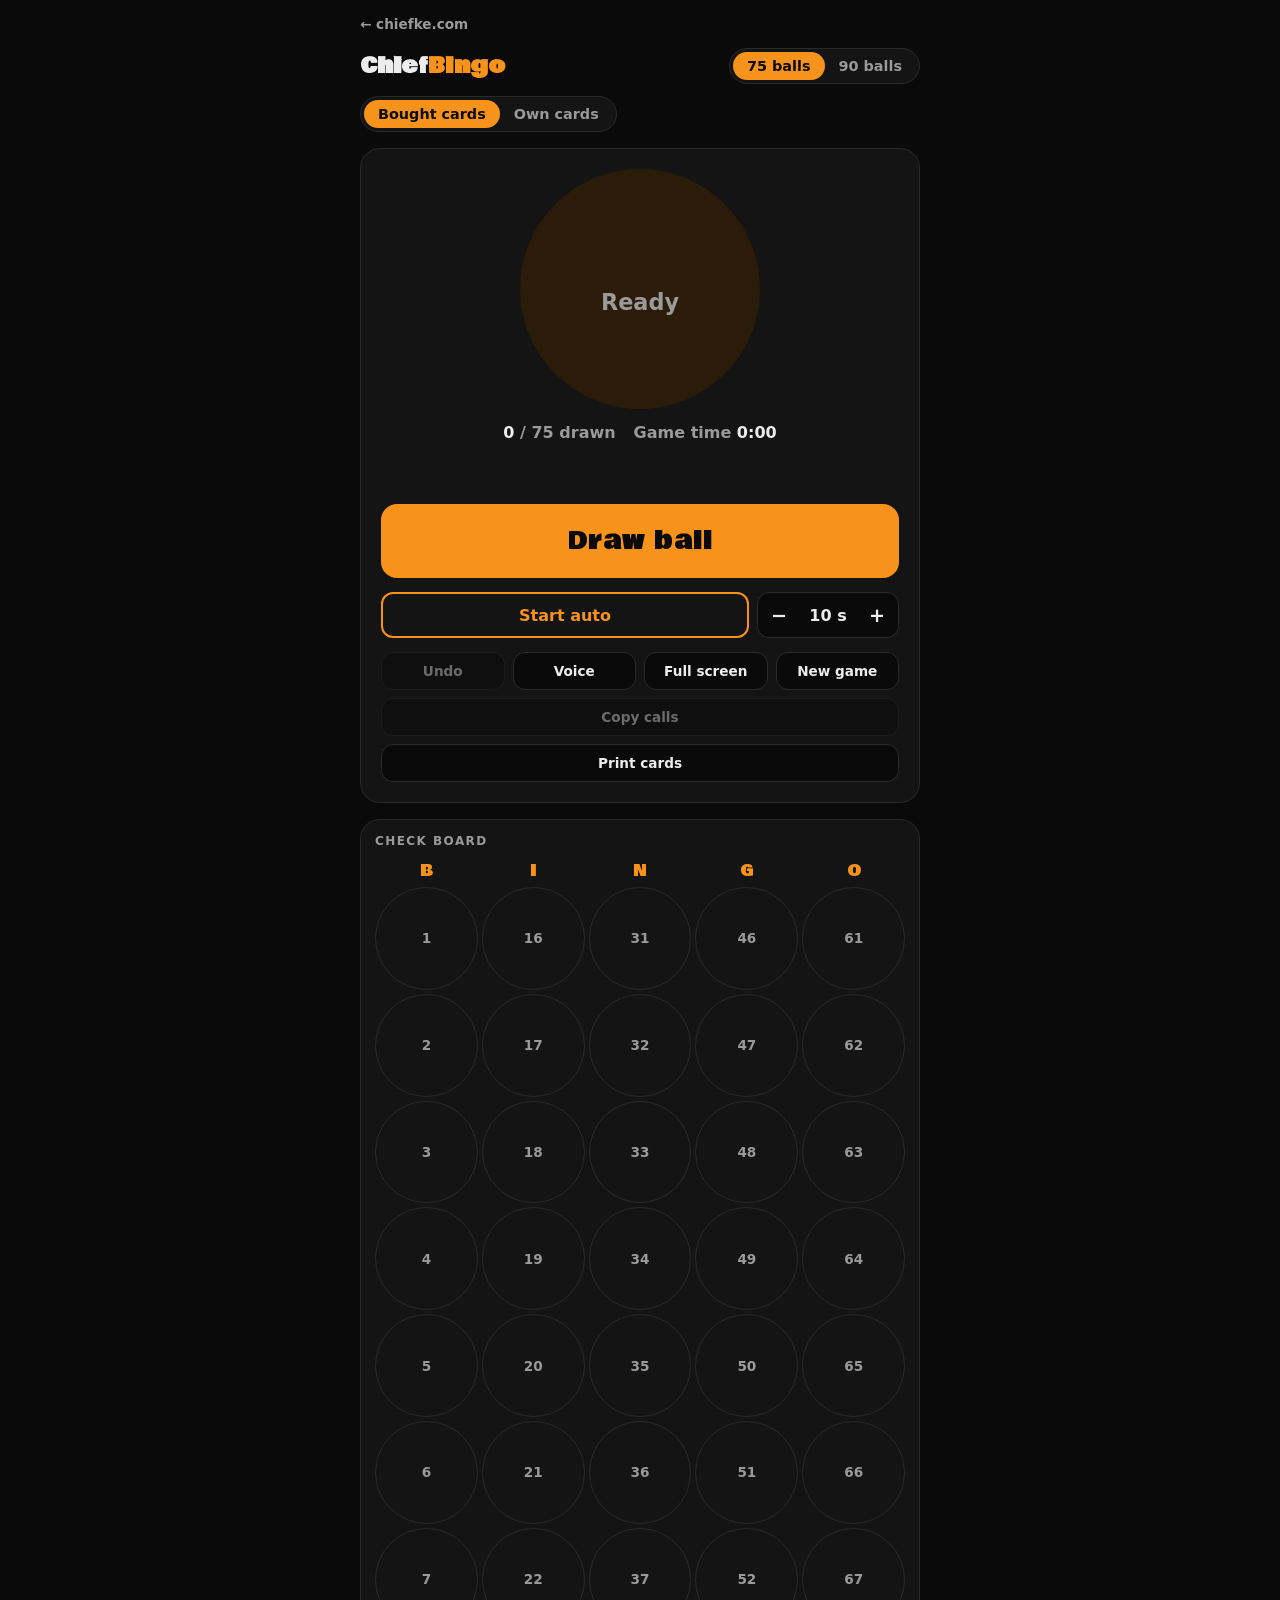
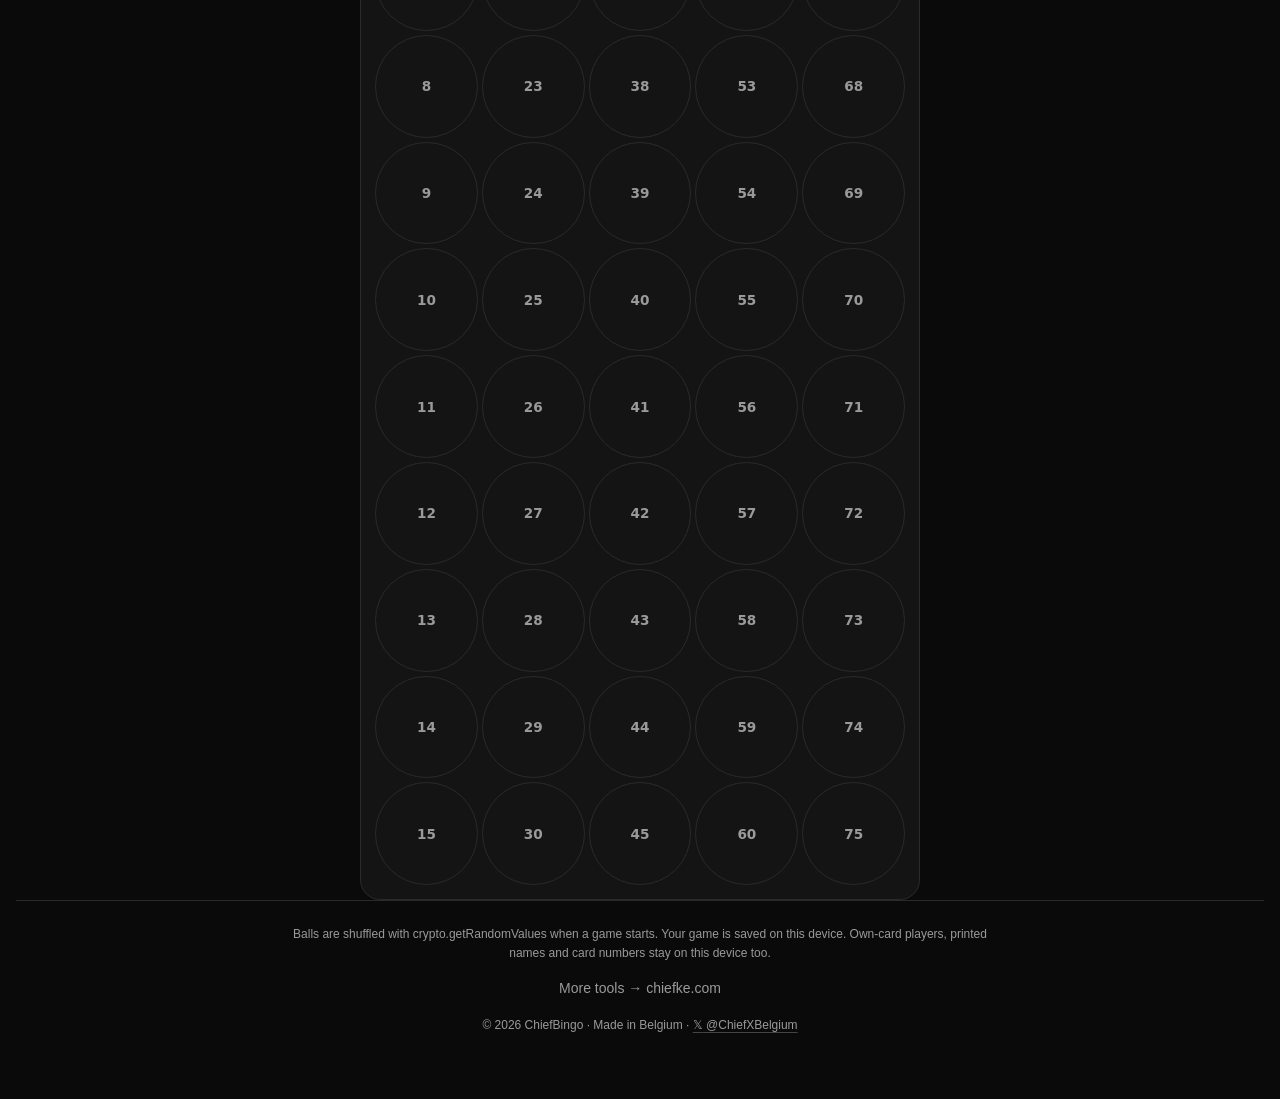
==== bingo/index.html @ a7f24704 "Chief-footer via chief-brand-sync, Ko-fi weg (hub, qotd, bingo, dice)" ====
<!doctype html>
<html lang="en">
<head>
<meta charset="utf-8">
<meta name="viewport" content="width=device-width,initial-scale=1,viewport-fit=cover">
<meta name="theme-color" content="#0a0a0a">
<link rel="icon" href="../assets/icons/bingo/favicon.ico" sizes="16x16 32x32 48x48">
<link rel="icon" type="image/png" sizes="32x32" href="../assets/icons/bingo/favicon-32.png">
<link rel="icon" type="image/png" sizes="192x192" href="../assets/icons/bingo/icon-192.png">
<link rel="apple-touch-icon" href="../assets/icons/bingo/apple-touch-icon.png">
<title>ChiefBingo</title>
<meta name="description" content="ChiefBingo: a bingo ball caller for 75 or 90 balls with auto-draw, game timer, a full-screen caller view, live scoring for Chief Bingo cards, a winner overlay that pauses auto-draw and printable A4 cards.">
<meta property="og:type" content="website">
<meta property="og:url" content="https://chiefke.com/bingo/">
<meta property="og:title" content="ChiefBingo">
<meta property="og:description" content="ChiefBingo: a bingo ball caller for 75 or 90 balls with auto-draw, game timer, a full-screen caller view, live scoring for Chief Bingo cards, a winner overlay that pauses auto-draw and printable A4 cards.">
<meta property="og:site_name" content="chiefke">
<meta property="og:image" content="https://chiefke.com/assets/og/bingo.png">
<meta property="og:image:width" content="1200">
<meta property="og:image:height" content="630">
<meta name="twitter:card" content="summary_large_image">
<meta name="twitter:image" content="https://chiefke.com/assets/og/bingo.png">
<meta name="twitter:site" content="@ChiefXBelgium">
<link rel="stylesheet" href="../assets/brand/chief-tokens.css">
<link rel="stylesheet" href="../assets/brand/chief-footer.css">
<link rel="stylesheet" href="../assets/fonts/fonts.css">
<style>
/* Layout: one column, big ball on top as thumb zone, board below — Chief huisstijl (../assets/brand/chief-tokens.css), dark only.
   Site variables = aliases of --chief-*; --hit-soft has no token (accent tint on black, ≠ --chief-accent-dim). Fonts = site choice. */
:root{
  --bg:var(--chief-bg); --paper:var(--chief-surface); --ink:var(--chief-text); --muted:var(--chief-muted);
  --dauber:var(--chief-accent); --dauber-ink:var(--chief-accent-ink); --line:var(--chief-border); --hit:var(--chief-accent); --hit-soft:#2a1c08;
  --display:"Bowlby One","Arial Black",Impact,sans-serif;
  --body:"Figtree",system-ui,-apple-system,"Segoe UI",sans-serif;
  color-scheme:dark;
}
*{box-sizing:border-box}
html{color-scheme:dark}
body{margin:0}
[hidden]{display:none!important}
body{background:var(--bg);color:var(--ink);font-family:var(--body);font-size:16px;
  padding-left:max(16px,env(safe-area-inset-left,0px));padding-right:max(16px,env(safe-area-inset-right,0px));
  padding-block:calc(16px + env(safe-area-inset-top,0px)) calc(32px + env(safe-area-inset-bottom,0px))}
.wrap{max-width:560px;margin:0 auto;display:flex;flex-direction:column;gap:16px}
.home{align-self:flex-start;color:var(--muted);font-size:.85rem;font-weight:600;text-decoration:none}
.home:hover,.home:focus-visible{color:var(--ink)}
header{display:flex;justify-content:space-between;align-items:center;gap:12px;flex-wrap:wrap}
h1{font-family:var(--display);font-size:1.35rem;margin:0;letter-spacing:.01em}
h1 span{color:var(--hit)}
.seg{display:inline-flex;background:var(--paper);border:1px solid var(--line);border-radius:999px;padding:3px}
.seg button{border:0;background:none;color:var(--muted);font:600 .9rem var(--body);padding:6px 14px;border-radius:999px;cursor:pointer}
.seg button[aria-pressed="true"]{background:var(--hit);color:var(--dauber-ink)}
.stage{background:var(--paper);border:1px solid var(--line);border-radius:20px;padding:20px;display:flex;flex-direction:column;align-items:center;gap:14px}
.ball{width:min(62vw,240px);aspect-ratio:1;max-width:100%;border-radius:50%;background:var(--dauber);color:var(--dauber-ink);
  display:flex;flex-direction:column;align-items:center;justify-content:center;
  box-shadow:inset -14px -18px 0 rgba(0,0,0,.12)}
.ball .letter{font-family:var(--display);font-size:1.6rem;line-height:1;opacity:.85;min-height:1.6rem}
.ball .num{font-family:var(--display);font-size:clamp(4rem,20vw,6.5rem);line-height:1;font-variant-numeric:tabular-nums}
.ball.idle{background:var(--hit-soft);color:var(--muted);box-shadow:none}
.ball.idle .num{font-size:1.4rem;font-family:var(--body);font-weight:800}
.pop{animation:pop .35s ease-out}
@keyframes pop{0%{transform:scale(.7)}70%{transform:scale(1.06)}100%{transform:scale(1)}}
@media (prefers-reduced-motion:reduce){.pop{animation:none}}
.meta{display:flex;gap:18px;color:var(--muted);font-weight:600;font-variant-numeric:tabular-nums;flex-wrap:wrap;justify-content:center}
.meta b{color:var(--ink)}
.bar{width:100%;height:6px;border-radius:999px;background:var(--hit-soft);overflow:hidden}
.bar i{display:block;height:100%;width:0;background:var(--hit);border-radius:inherit}
.barnote{width:100%;text-align:center;font-weight:800;font-size:.8rem;letter-spacing:.08em;color:var(--muted);margin-top:-8px}
.recent{display:flex;gap:6px;min-height:34px;flex-wrap:wrap;justify-content:center}
.recent span{min-width:34px;height:34px;padding:0 6px;border-radius:999px;border:2px solid var(--hit);color:var(--hit);
  display:inline-flex;align-items:center;justify-content:center;font-weight:800;font-variant-numeric:tabular-nums;font-size:.9rem}
.draw{width:100%;border:0;border-radius:16px;background:var(--hit);color:var(--dauber-ink);font:400 1.5rem var(--display);padding:18px;cursor:pointer;letter-spacing:.02em}
.draw:active{transform:translateY(1px)}
.draw:disabled{opacity:.4;cursor:default}
.auto{width:100%;display:flex;gap:8px;align-items:stretch}
.auto .go{flex:1;border:2px solid var(--hit);background:none;color:var(--hit);border-radius:12px;font:800 1rem var(--body);padding:10px;cursor:pointer}
.auto .go[aria-pressed="true"]{background:var(--hit);color:var(--dauber-ink)}
.auto .go:disabled{opacity:.4;cursor:default}
.step{display:flex;align-items:center;border:1px solid var(--line);border-radius:12px;overflow:hidden;background:var(--bg)}
.step button{border:0;background:none;color:var(--ink);font:800 1.2rem var(--body);width:42px;height:100%;min-height:44px;cursor:pointer}
.step output{min-width:56px;text-align:center;font-weight:800;font-variant-numeric:tabular-nums}
.tools{display:grid;grid-template-columns:repeat(4,1fr);gap:8px;width:100%}
.tools button{border:1px solid var(--line);background:var(--bg);color:var(--ink);border-radius:12px;padding:10px 4px;font:600 .85rem var(--body);cursor:pointer}
.tools button[aria-pressed="true"]{border-color:var(--hit);color:var(--hit)}
.tools button:disabled{opacity:.4;cursor:default}
.tools button.copy{grid-column:1/-1}
.tools button.copy.ok{border-color:var(--hit);color:var(--hit)}
button:focus-visible{outline:3px solid var(--hit);outline-offset:2px}
.confirm{width:100%;display:flex;gap:8px;align-items:center;justify-content:space-between;flex-wrap:wrap;background:var(--hit-soft);border-radius:12px;padding:10px 12px}
.confirm p{margin:0;font-weight:600}
.confirm div{display:flex;gap:8px}
.confirm button{border:0;border-radius:10px;padding:8px 14px;font:700 .9rem var(--body);cursor:pointer}
.confirm .yes{background:var(--hit);color:var(--dauber-ink)}
.confirm .no{background:var(--paper);color:var(--ink)}
.board{background:var(--paper);border:1px solid var(--line);border-radius:20px;padding:14px}
.board h2{font-size:.75rem;text-transform:uppercase;letter-spacing:.12em;color:var(--muted);margin:0 0 10px}
.grid{display:grid;gap:4px}
.cell{aspect-ratio:1;border-radius:50%;display:flex;align-items:center;justify-content:center;font-weight:600;
  font-size:clamp(.65rem,2.6vw,.85rem);color:var(--muted);font-variant-numeric:tabular-nums;border:1px solid var(--line)}
.cell.on{background:var(--hit);border-color:var(--hit);color:var(--dauber-ink);font-weight:800}
.cell.last{outline:3px solid var(--ink);outline-offset:1px}
.colhead{font-family:var(--display);text-align:center;color:var(--hit);font-size:1rem}
/* Chief-footer (chief-brand-sync) verborgen zolang de caller-view open is */
body:has(#focus:not([hidden])) .chief-footer{display:none}

/* Caller view: number only */
.focus{position:fixed;inset:0;z-index:50;background:var(--bg);color:var(--hit);
  display:flex;flex-direction:column;align-items:center;justify-content:center;gap:2vh;cursor:pointer;user-select:none;-webkit-user-select:none;
  padding:calc(64px + env(safe-area-inset-top,0px)) max(16px,env(safe-area-inset-right,0px)) calc(48px + env(safe-area-inset-bottom,0px)) max(16px,env(safe-area-inset-left,0px))}
.focus .now{display:flex;flex-direction:column;align-items:center;min-height:0}
.focus .fl{font-family:var(--display);font-size:min(12vmin,8rem);line-height:1;opacity:.75;min-height:1em}
.focus .fn{font-family:var(--display);font-size:min(60vw,46vh);line-height:.9;font-variant-numeric:tabular-nums}
.focus.nohist .fn{font-size:min(66vw,62vh)}
.focus .fn.small{font-family:var(--body);font-weight:800;font-size:min(8vmin,3rem);color:var(--ink)}
.focus .hist{display:grid;grid-template-columns:repeat(5,minmax(0,1fr));gap:min(2vw,12px);width:min(100%,720px)}
.focus .hist span{aspect-ratio:1;border-radius:50%;border:3px solid var(--line);color:var(--ink);background:var(--paper);
  display:flex;align-items:center;justify-content:center;flex-direction:column;line-height:1;
  font:400 min(7vw,5vh,3rem) var(--display);font-variant-numeric:tabular-nums}
.focus .hist span small{font-size:.45em;color:var(--hit);margin-bottom:.15em}
.focus .hist span:first-child{border-color:var(--hit)}
.focus .hlabel{color:var(--muted);font:800 .8rem var(--body);letter-spacing:.14em;text-transform:uppercase}
.focus .hside{display:flex;flex-direction:column;align-items:center;gap:8px;width:100%}
@media (orientation:landscape){
  .focus{flex-direction:row;gap:4vw}
  .focus .fn{font-size:min(40vw,62vh)}
  .focus .hside{width:min(42vw,560px)}
  .focus .hist span{font-size:min(4vw,9vh,3rem)}
}
.focus .fx,.focus .fh{position:absolute;top:calc(12px + env(safe-area-inset-top,0px));height:44px;border-radius:999px;border:1px solid var(--line);
  background:var(--paper);color:var(--ink);font:800 .95rem var(--body);cursor:pointer}
.focus .fx{right:calc(12px + env(safe-area-inset-right,0px));width:44px;font-size:1.2rem}
.focus .fh{left:calc(12px + env(safe-area-inset-left,0px));padding:0 16px}
.focus .fs{position:absolute;bottom:calc(18px + env(safe-area-inset-bottom,0px));left:0;right:0;text-align:center;font-weight:800;letter-spacing:.14em;text-transform:uppercase;font-size:.85rem;color:var(--muted)}
.focus .fb{position:absolute;left:0;right:0;bottom:0;height:5px;background:var(--line)}
.focus .fb i{display:block;height:100%;width:0;background:var(--hit)}
/* Own cards: players panel, live scoring, toasts */
.players{background:var(--paper);border:1px solid var(--line);border-radius:20px;padding:14px;display:flex;flex-direction:column;gap:12px}
.players h2,.players h3{font-size:.75rem;text-transform:uppercase;letter-spacing:.12em;color:var(--muted);margin:0}
.players h3{margin-top:4px}
.pnote{margin:0;color:var(--muted);font-size:.9rem}
.pnote:empty,.perr:empty{display:none}
.pform{display:grid;grid-template-columns:minmax(0,1fr) 8.5em;gap:8px}
.pform label{display:flex;flex-direction:column;gap:4px;font:600 .72rem var(--body);color:var(--muted);text-transform:uppercase;letter-spacing:.08em}
.pform .wide{grid-column:1/-1}
.pform input{background:var(--bg);color:var(--ink);border:1px solid var(--line);border-radius:10px;padding:10px;font:600 1rem var(--body);min-width:0;width:100%;text-transform:none;letter-spacing:0}
.pform input:focus-visible{outline:3px solid var(--hit);outline-offset:1px}
.pform button{grid-column:1/-1;border:0;border-radius:12px;background:var(--hit);color:var(--dauber-ink);font:800 1rem var(--body);padding:12px;cursor:pointer}
.perr{margin:0;color:#ff8a65;font-weight:600;font-size:.9rem}
.tw{overflow-x:auto}
table.t{width:100%;border-collapse:collapse;font-variant-numeric:tabular-nums;font-size:.88rem}
table.t th{text-align:left;color:var(--muted);font-weight:600;font-size:.7rem;text-transform:uppercase;letter-spacing:.06em;padding:6px 4px;border-bottom:1px solid var(--line)}
table.t td{padding:7px 4px;border-bottom:1px solid var(--line);vertical-align:top}
table.t .n{text-align:right;white-space:nowrap}
table.t tr.lead td{color:var(--hit);font-weight:800}
table.t .dim{color:var(--muted)}
table.t small{color:var(--muted);font-weight:600}
.bonus{color:var(--hit);font-weight:800}
details.pl{border:1px solid var(--line);border-radius:14px;background:var(--bg)}
details.pl+details.pl{margin-top:8px}
details.pl summary{list-style:none;display:flex;align-items:center;gap:10px;padding:10px 12px;cursor:pointer}
details.pl summary::-webkit-details-marker{display:none}
details.pl summary::before{content:"▸";color:var(--muted)}
details.pl[open] summary::before{content:"▾"}
details.pl summary .nm{font-weight:800;flex:1;min-width:0;overflow:hidden;text-overflow:ellipsis;white-space:nowrap}
details.pl summary .pts{color:var(--hit);font-weight:800;font-variant-numeric:tabular-nums;white-space:nowrap}
details.pl summary .rm{border:1px solid var(--line);background:none;color:var(--muted);border-radius:999px;padding:4px 10px;font:600 .8rem var(--body);cursor:pointer;white-space:nowrap}
details.pl summary .rm.armed{border-color:#ff8a65;color:#ff8a65}
.minis{display:grid;grid-template-columns:repeat(auto-fill,minmax(128px,1fr));gap:10px;padding:0 12px 12px}
.mini{display:flex;flex-direction:column;gap:4px}
.mini .mg{display:grid;grid-template-columns:repeat(5,1fr);gap:2px}
.mini .mg span{aspect-ratio:1;display:flex;align-items:center;justify-content:center;border-radius:4px;font:700 .72rem var(--body);background:var(--paper);color:var(--muted);font-variant-numeric:tabular-nums}
.mini .mg .h{aspect-ratio:auto;background:none;color:var(--hit);font:400 .8rem var(--display)}
.mini .mg .on{background:var(--hit);color:var(--dauber-ink)}
/* Bonus marker (CB.bonus): small "×N" top-right (≈22 % of the cell) + double inner border, no fill.
   Same design on print sheets, mini cards and the winner overlay; the drawn/winning styles stay visible underneath. */
.bx{position:relative}
.bx::before{content:"";position:absolute;inset:var(--bxi,3px);border:var(--bxw,4px) double var(--bxc,var(--chief-accent));border-radius:inherit;pointer-events:none}
.bx::after{content:"×" attr(data-x);position:absolute;top:var(--bxt,4px);right:var(--bxr,5px);font:400 var(--bxf,.6rem)/1 var(--display);
  color:var(--bxc,var(--chief-accent));letter-spacing:0;pointer-events:none}
.mini .mg .bx{--bxi:1px;--bxw:3px;--bxt:4px;--bxr:4px;--bxf:6px;padding-top:7px;font-size:.62rem}
.mini .mg .bx.on{--bxc:var(--chief-accent-ink)}
.wg .bx{--bxi:calc(var(--gw) * .008);--bxw:max(3px,calc(var(--gw) * .011));--bxt:calc(var(--gw) * .026);--bxr:calc(var(--gw) * .03);
  --bxf:calc(var(--gw) * .04);padding-top:calc(var(--gw) * .05)}
.wg .bx.wc{--bxc:var(--chief-accent-ink)}
.pc .pg span.bx{--bxi:.8mm;--bxw:.95mm;--bxt:2.3mm;--bxr:2.4mm;--bxf:3.8mm;--bxc:var(--bxk);padding-top:3mm}
.th-ink{--bxk:#1a1a1a}
.th-chief{--bxk:var(--chief-accent)}
.mini .cap{display:flex;justify-content:space-between;gap:6px;font-size:.75rem;color:var(--muted);font-variant-numeric:tabular-nums}
.mini .cap b{color:var(--hit)}
.pw{width:100%;display:flex;align-items:center;justify-content:space-between;gap:12px;border:1px solid var(--line);background:var(--bg);color:var(--ink);
  border-radius:12px;padding:10px 14px;font:600 .9rem var(--body);cursor:pointer;text-align:left}
.pw b{border-radius:999px;padding:3px 12px;font-weight:800;background:var(--line);color:var(--muted)}
.pw[aria-pressed="true"] b{background:var(--hit);color:var(--dauber-ink)}
/* Winner overlay: above the caller view (iPad full screen is the main target), one panel per (player, card, pattern) */
html.wopen,html.wopen body{overflow:hidden}
.win{position:fixed;inset:0;z-index:70;background:var(--chief-bg);color:var(--ink);overflow-x:hidden;overflow-y:auto;overscroll-behavior:contain;-webkit-overflow-scrolling:touch;
  cursor:pointer;user-select:none;-webkit-user-select:none;display:flex;flex-direction:column;align-items:center;gap:2.2vh;
  padding:calc(18px + env(safe-area-inset-top,0px)) max(16px,env(safe-area-inset-right,0px)) calc(20px + env(safe-area-inset-bottom,0px)) max(16px,env(safe-area-inset-left,0px));
  --gw:min(86vw,44vh)}
.win .wt{font-family:var(--display);color:var(--hit);font-size:min(9vmin,4.5rem);line-height:1;letter-spacing:.04em}
.win .wps{display:flex;flex-direction:column;align-items:center;gap:4vh;width:100%;margin:auto 0}
.win .wcnt{margin-top:-1vh;color:var(--ink);font:800 min(3.4vmin,1.4rem) var(--body);letter-spacing:.06em}
.win .wcnt:empty{display:none}
.win .whint{margin:0;color:var(--muted);font:800 .85rem var(--body);letter-spacing:.14em;text-transform:uppercase}
.wp{width:var(--gw);max-width:100%;display:flex;flex-direction:column;align-items:center;gap:1.1vh;text-align:center;min-width:0}
.wp .wn{font-family:var(--display);line-height:1.02;color:var(--ink);overflow-wrap:anywhere;max-width:100%;
  font-size:clamp(calc(var(--gw) * .14),calc(var(--gw) * 1.1 / var(--nc,6)),11vmin)}
.wp .wpat{font:800 calc(var(--gw) * .095) var(--body);color:var(--hit);line-height:1.1}
.wp .wmeta{display:flex;flex-wrap:wrap;justify-content:center;align-items:center;gap:.35em .7em;font:800 calc(var(--gw) * .066) var(--body);font-variant-numeric:tabular-nums}
.wp .wbon{background:var(--hit);color:var(--dauber-ink);border-radius:999px;padding:.12em .6em}
.wp .wball{color:var(--muted)}
.wg{display:grid;grid-template-columns:repeat(5,minmax(0,1fr));gap:calc(var(--gw) * .014);width:100%}
.wg span{aspect-ratio:1;border-radius:calc(var(--gw) * .02);display:flex;align-items:center;justify-content:center;border:2px solid var(--line);
  background:var(--paper);color:var(--muted);font:400 calc(var(--gw) * .085) var(--display);font-variant-numeric:tabular-nums}
.wg .h{aspect-ratio:auto;border:0;background:none;color:var(--hit);padding-bottom:.1em}
.wg .on{background:var(--hit-soft);border-color:var(--hit);color:var(--hit)}
.wg .wc{background:var(--chief-accent);border-color:var(--chief-accent);color:var(--chief-accent-ink)}
.wg .free{font:800 calc(var(--gw) * .045) var(--body);letter-spacing:.04em}
.wp .wid{font:700 calc(var(--gw) * .05) var(--body);color:var(--muted);font-variant-numeric:tabular-nums;letter-spacing:.04em}
@media (orientation:landscape){
  .win{--gw:min(86vw,44vh)}
  .win .wps{flex-direction:row;flex-wrap:wrap;justify-content:center;align-items:flex-start;gap:3vh 4vw}
  .win.multi{--gw:min(42vw,40vh)}
}
.toasts{position:fixed;left:0;right:0;bottom:calc(16px + env(safe-area-inset-bottom,0px));z-index:60;display:flex;flex-direction:column;align-items:center;gap:8px;pointer-events:none;padding:0 16px}
.toast{background:var(--hit);color:var(--dauber-ink);font-weight:800;border-radius:999px;padding:10px 18px;box-shadow:0 6px 24px rgba(0,0,0,.5);max-width:100%;text-align:center;animation:pop .35s ease-out}
@media (prefers-reduced-motion:reduce){.toast{animation:none}}
/* Print cards: setup + A4 print view — 2×2 cards + points legend per sheet, sizes in mm, mirrors the toolbox PDF (chief-bingo generate) */
.tools button.wide{grid-column:1/-1}
html.prv,html.prv body{overflow:hidden}
.prset{position:fixed;inset:0;z-index:80;background:rgba(0,0,0,.75);overflow-y:auto;overflow-x:hidden;overscroll-behavior:contain;-webkit-overflow-scrolling:touch;
  padding:calc(16px + env(safe-area-inset-top,0px)) max(16px,env(safe-area-inset-right,0px)) calc(16px + env(safe-area-inset-bottom,0px)) max(16px,env(safe-area-inset-left,0px))}
.prbox{max-width:480px;margin:0 auto;background:var(--paper);border:1px solid var(--line);border-radius:20px;padding:16px;display:flex;flex-direction:column;gap:12px}
.prbox h2{margin:0;font:400 1.25rem var(--display)}
.prbox label{display:flex;flex-direction:column;gap:4px;font:600 .72rem var(--body);color:var(--muted);text-transform:uppercase;letter-spacing:.08em}
.prbox label small{text-transform:none;letter-spacing:0;font-weight:400;font-size:.8rem}
.prbox input,.prbox textarea{background:var(--bg);color:var(--ink);border:1px solid var(--line);border-radius:10px;padding:10px;font:600 1rem var(--body);width:100%;min-width:0;resize:vertical}
.prbox input:focus-visible,.prbox textarea:focus-visible{outline:3px solid var(--hit);outline-offset:1px}
.prrow{display:grid;grid-template-columns:9em minmax(0,1fr);gap:8px}
.prbox .seg{align-self:flex-start}
.prbtn{display:flex;gap:8px;justify-content:flex-end;flex-wrap:wrap}
.prbtn button,.prbar button{border:1px solid var(--line);border-radius:12px;padding:11px 16px;font:800 .95rem var(--body);cursor:pointer;background:var(--bg);color:var(--ink)}
.prbtn .yes,.prbar .yes{background:var(--hit);color:var(--dauber-ink);border-color:var(--hit)}
.prbtn button:disabled{opacity:.5;cursor:default}
.prview{position:fixed;inset:0;z-index:80;background:#262626;overflow-y:auto;overflow-x:hidden;overscroll-behavior:contain;-webkit-overflow-scrolling:touch}
.prbar{position:sticky;top:0;z-index:1;background:var(--bg);border-bottom:1px solid var(--line);display:flex;flex-wrap:wrap;gap:8px;align-items:center;
  padding:calc(10px + env(safe-area-inset-top,0px)) max(16px,env(safe-area-inset-right,0px)) 10px max(16px,env(safe-area-inset-left,0px))}
.prbar .prinfo{flex:1 1 100%;margin:0;color:var(--muted);font-weight:600;font-size:.9rem}
.prbar .prinfo b{color:var(--ink)}
.prbar .confirm,.prbar .pnote{flex:1 1 100%}
.sheets{display:flex;flex-direction:column;align-items:center;gap:16px;padding:16px 16px calc(28px + env(safe-area-inset-bottom,0px))}
.sheet{zoom:var(--z,1);flex:none;width:210mm;height:293mm;padding:8mm;box-sizing:border-box;background:#fff;color:var(--text);
  display:grid;grid-template-columns:minmax(0,1fr) minmax(0,1fr);grid-template-rows:115.5mm 115.5mm 38mm;gap:4mm;overflow:hidden;
  font-family:"Archivo Black","Arial Black",Impact,sans-serif;font-weight:400;box-shadow:0 2px 14px rgba(0,0,0,.55);
  -webkit-print-color-adjust:exact;print-color-adjust:exact}
.th-ink{--tbg:#fff;--tfg:#1a1a1a;--hbg:#fff;--hfg:#1a1a1a;--cell:#fff;--cfg:#1a1a1a;--grid:#8c8c8c;--b:#1a1a1a;--fbg:#fff;--ffg:var(--chief-accent);
  --acc:var(--chief-accent);--mut:#d9d9d9;--text:#1a1a1a;--sub:#6b6b6b;--hl:.35mm solid #1a1a1a}
.th-chief{--tbg:#1a1a1a;--tfg:var(--chief-accent);--hbg:#1a1a1a;--hfg:#fff;--cell:#fff;--cfg:#1a1a1a;--grid:#a6a6a6;--b:#1a1a1a;--fbg:var(--chief-accent);--ffg:#1a1a1a;
  --acc:var(--chief-accent);--mut:#d9d9d9;--text:#1a1a1a;--sub:#6b6b6b;--hl:0 solid transparent}
.th-chief .ph span:nth-child(2),.th-chief .ph span:nth-child(4){background:#4d4d4d}
.th-chief .ph span:nth-child(3){background:var(--chief-accent);color:#1a1a1a}
.pc{border:.6mm solid var(--b);border-radius:2.5mm;overflow:hidden;display:flex;flex-direction:column;background:var(--cell);min-width:0;min-height:0}
.pc .pt{flex:none;height:9mm;background:var(--tbg);color:var(--tfg);border-bottom:var(--hl);display:flex;align-items:center;justify-content:center;
  font-size:5mm;line-height:1;white-space:nowrap;overflow:hidden;padding:0 2.5mm;letter-spacing:.02em}
.pc .ph{flex:none;height:10mm;display:grid;grid-template-columns:repeat(5,minmax(0,1fr));border-bottom:var(--hl)}
.pc .ph span{display:flex;align-items:center;justify-content:center;font-size:6.7mm;line-height:1;background:var(--hbg);color:var(--hfg)}
.pc .pg{flex:1;min-height:0;display:grid;grid-template-columns:repeat(5,minmax(0,1fr));grid-template-rows:repeat(5,minmax(0,1fr))}
.pc .pg span{display:flex;align-items:center;justify-content:center;font-size:8.5mm;line-height:1;color:var(--cfg);font-variant-numeric:tabular-nums;
  border-bottom:.3mm solid var(--grid);border-left:.3mm solid var(--grid)}
.pc .pg span:nth-child(5n+1){border-left:0}
.pc .pg span.fr{background:var(--fbg);color:var(--ffg)}
.pc .pg span.fr svg{width:10mm;height:10mm;fill:currentColor}
.pc .pf{flex:none;height:6.5mm;display:flex;align-items:center;justify-content:space-between;gap:2mm;padding:0 2.5mm;min-width:0}
.pc .pid{font:500 2.3mm "JetBrains Mono",ui-monospace,Menlo,monospace;color:var(--sub);white-space:nowrap;flex:none}
.pc .pnm{font-size:3.5mm;line-height:1.1;color:var(--text);white-space:nowrap;overflow:hidden;min-width:0}
.pc .pnl{display:flex;align-items:flex-end;gap:1.5mm;font:700 2.6mm var(--body);color:var(--text)}
.pc .pnl i{display:block;width:24mm;height:2.4mm;border-bottom:.25mm solid var(--grid)}
.leg{grid-column:1/-1;border-top:.4mm solid var(--b);display:flex;flex-direction:column;padding-top:2mm;min-height:0;overflow:hidden}
.leg h4{margin:0;font-size:3.5mm;line-height:1;font-weight:400;color:var(--text);letter-spacing:.06em}
.lg{display:grid;grid-template-columns:repeat(var(--np,8),minmax(0,1fr));gap:1mm;margin-top:1.6mm}
.lg>div{display:flex;flex-direction:column;align-items:center;gap:1mm;min-width:0}
.lg .ic{display:grid;grid-template-columns:repeat(5,2.1mm);grid-auto-rows:2.1mm;gap:.4mm}
.lg .ic i{background:var(--mut)}
.lg .ic i.a{background:var(--acc)}
.lg .ll{font:700 2.8mm/1.15 var(--body);text-align:center;color:var(--text)}
.lg .lp{font-size:4.6mm;line-height:1;color:var(--acc)}
.lb{margin-top:auto;display:flex;flex-direction:column;align-items:stretch;gap:.8mm}
.lb b{font-weight:400;font-size:3.6mm;line-height:1;color:var(--text);text-align:center;white-space:nowrap;overflow:hidden}
.lb small{align-self:flex-end;font:500 2.1mm "JetBrains Mono",ui-monospace,Menlo,monospace;color:var(--sub);white-space:nowrap}
@page{size:A4 portrait;margin:8mm}
@media print{
  html.prv,html.prv body{overflow:visible!important;height:auto!important;background:#fff!important;color:#000!important;color-scheme:light}
  html.prv body{padding:0!important;margin:0!important}
  html.prv body>*:not(#prView){display:none!important}
  html.prv #prView{position:static!important;inset:auto;overflow:visible!important;background:#fff!important}
  html.prv .prbar{display:none!important}
  html.prv .sheets{display:block!important;padding:0!important}
  html.prv .sheet{zoom:1!important;width:194mm;height:277mm;padding:0;box-shadow:none!important;margin:0!important;break-after:page;page-break-after:always;break-inside:avoid}
  html.prv .sheet:last-child{break-after:auto;page-break-after:auto}
}
</style>
</head>
<body>
<div class="wrap">
  <a class="home" href="/">← chiefke.com</a>
  <header>
    <h1>Chief<span>Bingo</span></h1>
    <div class="seg" role="group" aria-label="Game type">
      <button id="m75" type="button">75 balls</button>
      <button id="m90" type="button">90 balls</button>
    </div>
    <div class="seg" role="group" aria-label="Cards">
      <button id="cBought" type="button">Bought cards</button>
      <button id="cOwn" type="button">Own cards</button>
    </div>
  </header>

  <section class="stage">
    <div id="ball" class="ball idle" aria-live="assertive"><span class="letter" id="letter"></span><span class="num" id="num">Ready</span></div>
    <div class="meta"><span id="count"><b>0</b> / 75 drawn</span><span>Game time <b id="clock">0:00</b></span></div>
    <div class="bar" id="bar" hidden><i id="barFill"></i></div>
    <div class="barnote" id="barNote" hidden>waiting for announcement</div>
    <div class="recent" id="recent" aria-label="Previous balls"></div>
    <button class="draw" id="draw" type="button">Draw ball</button>
    <div class="auto">
      <button class="go" id="auto" type="button" aria-pressed="false">Start auto</button>
      <div class="step" role="group" aria-label="Seconds between balls">
        <button id="iMinus" type="button" aria-label="Shorter">−</button>
        <output id="iVal">10 s</output>
        <button id="iPlus" type="button" aria-label="Longer">+</button>
      </div>
    </div>
    <button class="pw" id="pauseWin" type="button" aria-pressed="true" hidden><span>Pause on win</span><b id="pwState">On</b></button>
    <div class="tools">
      <button id="undo" type="button">Undo</button>
      <button id="voice" type="button" aria-pressed="false">Voice</button>
      <button id="full" type="button">Full screen</button>
      <button id="reset" type="button">New game</button>
      <button class="copy" id="copy" type="button" title="Copy drawn balls in draw order">Copy calls</button>
      <button class="wide" id="print" type="button" title="Make new Chief Bingo cards: A4, 4 per page">Print cards</button>
    </div>
    <div class="confirm" id="confirm" hidden>
      <p id="confirmText">Start a new game?</p>
      <div><button class="no" id="cNo" type="button">Cancel</button><button class="yes" id="cYes" type="button">Yes, restart</button></div>
    </div>
  </section>

  <section class="board">
    <h2>Check board</h2>
    <div class="grid" id="grid"></div>
  </section>

  <section class="players" id="players" hidden>
    <h2>Players</h2>
    <p class="pnote" id="pNote"></p>
    <form class="pform" id="pForm" autocomplete="off" novalidate>
      <label>Name<input id="pName" maxlength="30" autocomplete="off"></label>
      <label>Set<input id="pSet" maxlength="8" autocapitalize="characters" spellcheck="false" placeholder="YYYYMMDD / W…"></label>
      <label class="wide">Cards<input id="pCards" autocapitalize="characters" placeholder="9-12 · 9,10,11,12 · CB-20261107-0009..0012"></label>
      <button type="submit" id="pAdd">Add player</button>
    </form>
    <p class="pnote" id="pSetNote"></p>
    <p class="perr" id="pErr" role="alert"></p>
    <div id="pBody" hidden>
      <h3>Scoreboard</h3>
      <div class="tw" id="pScore"></div>
      <h3>Patterns</h3>
      <div class="tw" id="pPat"></div>
      <h3>Cards</h3>
      <div id="pList"></div>
    </div>
  </section>
</div>
<!-- CHIEF-FOOTER:START -->
<!-- GENERATED by chief_brand_sync_engine.py — bron chief-assets brand/footer/chief-footer.html sha256:43a71205cc93 cfg:3298cecd — NIET MET DE HAND BEWERKEN -->
<footer class="chief-footer">
  <div class="cf-inner">
    <p class="cf-line">Balls are shuffled with crypto.getRandomValues when a game starts. Your game is saved on this device. Own-card players, printed names and card numbers stay on this device too.</p>
    <nav class="cf-links" aria-label="Footer"><a href="https://chiefke.com" rel="noopener">More tools → chiefke.com</a></nav>
    <p class="cf-meta"><span class="cf-grp">© 2026 ChiefBingo</span><span class="cf-sep" aria-hidden="true"> · </span><span class="cf-grp">Made in Belgium · <a href="https://x.com/ChiefXBelgium" target="_blank" rel="noopener" aria-label="@ChiefXBelgium on X"><span aria-hidden="true">𝕏</span> @ChiefXBelgium</a></span></p>
  </div>
</footer>
<!-- CHIEF-FOOTER:END -->
<div class="toasts" id="toasts" aria-live="polite"></div>
<div class="win" id="win" hidden role="dialog" aria-modal="true" aria-label="Winner">
  <span class="wt">BINGO!</span>
  <span class="wcnt" id="wCount"></span>
  <div class="wps" id="wPanels"></div>
  <p class="whint">Tap anywhere to close</p>
</div>

<div class="focus" id="focus" hidden role="dialog" aria-label="Caller view">
  <button class="fx" id="fClose" type="button" aria-label="Close full screen">✕</button>
  <button class="fh" id="fHist" type="button">Last 10</button>
  <div class="now"><span class="fl" id="fLetter"></span><span class="fn" id="fNum"></span></div>
  <div class="hside" id="fSide"><span class="hlabel" id="fLabel">Previous</span><div class="hist" id="fList"></div></div>
  <span class="fs" id="fStatus"></span>
  <div class="fb" id="fBar" hidden><i id="fBarFill"></i></div>
</div>

<div class="prset" id="prSetup" hidden role="dialog" aria-modal="true" aria-labelledby="prH">
  <form class="prbox" id="prForm" autocomplete="off" novalidate>
    <h2 id="prH">Print cards</h2>
    <p class="pnote">A4, 4 cards per page. Every print makes a new card set, so the cards can be scored in Own cards.</p>
    <label>Names <small>one page per name · optional · one per line</small><textarea id="prNames" rows="4" maxlength="2000" spellcheck="false"></textarea></label>
    <div class="prrow">
      <label>Unnamed pages<input id="prAnon" type="number" inputmode="numeric" min="0" max="30" step="1" value="1"></label>
      <label>Title<input id="prTitle" maxlength="40" value="CHIEF'S BINGO"></label>
    </div>
    <div class="seg" role="group" aria-label="Theme">
      <button id="prInk" type="button" aria-pressed="true">Ink saver</button>
      <button id="prChief" type="button" aria-pressed="false">Chief</button>
    </div>
    <p class="perr" id="prErr" role="alert"></p>
    <div class="prbtn"><button type="button" id="prCancel">Cancel</button><button type="submit" class="yes" id="prMake">Create cards</button></div>
  </form>
</div>
<div class="prview" id="prView" hidden role="dialog" aria-modal="true" aria-label="Print view">
  <div class="prbar">
    <p class="prinfo" id="prInfo"></p>
    <button class="yes" id="prPrint" type="button">Print / Save PDF</button>
    <button id="prAdd" type="button">Add to Own cards</button>
    <button id="prClose" type="button">Close</button>
    <div class="confirm" id="prAsk" hidden>
      <p id="prAskText"></p>
      <div><button class="no" id="prAskNo" type="button">Cancel</button><button class="yes" id="prAskYes" type="button">Skip them, add the rest</button></div>
    </div>
    <p class="pnote" id="prMsg" role="status"></p>
  </div>
  <div class="sheets" id="prSheets"></div>
</div>

<script>
(()=>{
const KEY="chief-bingo-v1";
const STEPS=[3,5,8,10,15,20,30,45,60];
let S={mode:75,order:[],idx:0,voice:false,interval:10,startedAt:null,endedAt:null,hist:10,pauseWin:true,winOpen:null};
const HIST=[10,5,0];
let pendingMode=null, auto=false, wasAuto=false, due=0, timer=null, raf=0, annWait=false, annT=null, winPause=false;

function rnd(n){const a=new Uint32Array(1);const lim=Math.floor(0x100000000/n)*n;let x;do{crypto.getRandomValues(a);x=a[0]}while(x>=lim);return x%n}
function shuffle(n){const arr=Array.from({length:n},(_,i)=>i+1);for(let i=n-1;i>0;i--){const j=rnd(i+1);[arr[i],arr[j]]=[arr[j],arr[i]]}return arr}
function letter(n){return S.mode===75?"BINGO"[Math.floor((n-1)/15)]:""}
function save(){try{localStorage.setItem(KEY,JSON.stringify(S))}catch(e){}}
function load(){try{const s=JSON.parse(localStorage.getItem(KEY));if(s&&Array.isArray(s.order)&&s.order.length===s.mode)S=Object.assign(S,s)}catch(e){}
  if(!STEPS.includes(S.interval))S.interval=10;if(!HIST.includes(S.hist))S.hist=10;
  if(typeof S.pauseWin!=="boolean")S.pauseWin=true;if(!Number.isInteger(S.winOpen)||S.winOpen<1||S.winOpen>S.idx)S.winOpen=null}
const $=id=>document.getElementById(id);
const drawn=()=>S.order.slice(0,S.idx);
const done=()=>S.idx>=S.mode;

function newGame(mode){stopAuto();sqClear();S.mode=mode;S.order=shuffle(mode);S.idx=0;S.winOpen=null;S.startedAt=null;S.endedAt=null;save();buildGrid();render(false)}

function buildGrid(){
  const g=$("grid");g.innerHTML="";
  const add=n=>{const d=document.createElement("div");d.className="cell";d.id="c"+n;d.textContent=n;g.appendChild(d)};
  if(S.mode===75){
    g.style.gridTemplateColumns="repeat(5,1fr)";
    for(const L of "BINGO"){const h=document.createElement("div");h.className="colhead";h.textContent=L;g.appendChild(h)}
    for(let r=0;r<15;r++)for(let c=0;c<5;c++)add(c*15+r+1);
  }else{g.style.gridTemplateColumns="repeat(10,1fr)";for(let n=1;n<=90;n++)add(n)}
}

function fmt(ms){const t=Math.max(0,Math.floor(ms/1000)),h=Math.floor(t/3600),m=Math.floor(t%3600/60),s=t%60;
  return h?`${h}:${String(m).padStart(2,"0")}:${String(s).padStart(2,"0")}`:`${m}:${String(s).padStart(2,"0")}`}
function tickClock(){$("clock").textContent=S.startedAt?fmt((S.endedAt||Date.now())-S.startedAt):"0:00"}

function bump(el){el.classList.remove("pop");void el.offsetWidth;el.classList.add("pop")}

function render(anim){
  $("m75").setAttribute("aria-pressed",S.mode===75);$("m90").setAttribute("aria-pressed",S.mode===90);
  $("voice").setAttribute("aria-pressed",!!S.voice);
  $("iVal").textContent=S.interval+" s";
  $("iMinus").disabled=S.interval===STEPS[0];$("iPlus").disabled=S.interval===STEPS[STEPS.length-1];
  const d=drawn(),set=new Set(d);
  document.querySelectorAll(".cell").forEach(c=>{const n=+c.textContent;c.classList.toggle("on",set.has(n));c.classList.remove("last")});
  const last=d[d.length-1],b=$("ball");
  if(last){b.classList.remove("idle");$("num").textContent=last;$("letter").textContent=letter(last);$("c"+last).classList.add("last")}
  else{b.classList.add("idle");$("num").textContent="Ready";$("letter").textContent=""}
  $("fNum").textContent=last||"Tap to draw";$("fNum").classList.toggle("small",!last);$("fLetter").textContent=last?letter(last):"";
  if(anim){bump(b);if(!$("focus").hidden)bump($("fNum"))}
  $("count").innerHTML=`<b>${d.length}</b> / ${S.mode} drawn`;
  const prev=d.slice(0,-1).reverse().slice(0,S.hist);
  $("fList").innerHTML=prev.map(n=>`<span>${letter(n)?`<small>${letter(n)}</small>`:""}${n}</span>`).join("");
  $("fSide").hidden=!S.hist||!prev.length;
  $("focus").classList.toggle("nohist",$("fSide").hidden);
  $("fHist").textContent=S.hist?`Last ${S.hist}`:"History off";
  $("recent").innerHTML=d.slice(0,-1).slice(-5).reverse().map(n=>`<span>${letter(n)}${n}</span>`).join("");
  $("draw").disabled=done();$("draw").textContent=done()?"All balls drawn":"Draw ball";
  $("undo").disabled=S.idx===0;
  $("copy").disabled=S.idx===0;if(S.idx===0)copyDone();
  $("auto").disabled=done();
  $("auto").setAttribute("aria-pressed",auto);
  $("auto").textContent=auto?"Pause auto":(S.idx&&!done()?"Resume auto":"Start auto");
  $("bar").hidden=!auto;$("fBar").hidden=!auto;
  $("fStatus").textContent=done()?"All balls drawn":(!auto&&wasAuto&&S.idx?"Paused · tap to resume":"");
  showWait();
  renderPlayers();
  tickClock();
}

/* Speech queue: one utterance at a time, strictly in order (ball call, then that ball's win announcements).
   speechSynthesis.cancel() only via sqClear(): New game, Undo, voice off, pagehide — never between draws.
   Every utterance stays referenced in SQ.live until onend/onerror (iOS Safari drops onend of GC'd utterances).
   Watchdog: no onend after max(4 s, 120 ms/char) → next item; paused → resume(). */
const SQ={q:[],cur:null,live:new Set(),wd:0,rs:0};
const hasTTS=()=>"speechSynthesis" in window;
function enqueue(text,win,lang){
  if(!S.voice||!hasTTS())return;
  SQ.q.push({text,win,lang});
  if(!SQ.cur)sqNext();
}
function sqNext(){
  clearTimeout(SQ.wd);clearInterval(SQ.rs);SQ.cur=null;
  const it=SQ.q.shift();
  if(!it){sqIdle();return}
  SQ.cur=it;
  const next=()=>{if(SQ.cur===it)sqNext()};
  SQ.wd=setTimeout(next,Math.max(4000,120*it.text.length));
  try{
    const u=new SpeechSynthesisUtterance(it.text);
    u.lang=it.lang;u.rate=.95;
    const base=it.lang.slice(0,2).toLowerCase(),vs=speechSynthesis.getVoices();
    const v=vs.find(v=>v.lang===it.lang)||vs.find(v=>v.lang.slice(0,2).toLowerCase()===base);
    if(v)u.voice=v;
    const fin=()=>{SQ.live.delete(u);next()};
    u.onend=fin;u.onerror=fin;
    SQ.live.add(u);
    speechSynthesis.speak(u);
    SQ.rs=setInterval(()=>{try{if(speechSynthesis.paused)speechSynthesis.resume()}catch(e){}},500);
  }catch(e){clearTimeout(SQ.wd);setTimeout(next,0)}
}
function sqClear(){
  SQ.q=[];SQ.cur=null;clearTimeout(SQ.wd);clearInterval(SQ.rs);
  if(hasTTS())try{speechSynthesis.cancel()}catch(e){}
  SQ.live.clear();sqIdle();
}
const sqWinPending=()=>!!(SQ.cur&&SQ.cur.win)||SQ.q.some(x=>x.win);
/* queue empty: an auto-draw that waited for a win announcement goes 1 s later */
function sqIdle(){
  if(!annWait||annT)return;
  annT=setTimeout(()=>{annT=null;annWait=false;showWait();if(auto)drawOne()},1000);
}
function speak(n){enqueue((letter(n)?letter(n)+" ":"")+n,false,navigator.language||"en")}

function drawOne(){
  if(done())return;
  if(!S.startedAt)S.startedAt=Date.now();
  S.idx++;
  if(done()){S.endedAt=Date.now();stopAuto()}
  annWait=false;clearTimeout(annT);annT=null;winPause=false;
  save();speak(S.order[S.idx-1]);render(true);keepAwake();
  if(navigator.vibrate)try{navigator.vibrate(30)}catch(e){}
  if(auto){if(winPause)stopAuto();else schedule()}
  winPause=false;
}

function schedule(){clearTimeout(timer);due=Date.now()+S.interval*1000;timer=setTimeout(autoTick,S.interval*1000);loop()}
/* auto-draw never talks over a winner: wait until the speech queue is empty, then +1 s (sqIdle) */
function autoTick(){if(!auto)return;if(sqWinPending()){annWait=true;showWait();return}drawOne()}
function showWait(){const w=auto&&annWait;$("barNote").hidden=!w;
  if(w)$("fStatus").textContent="Waiting for announcement";else if($("fStatus").textContent==="Waiting for announcement")$("fStatus").textContent=""}
function loop(){cancelAnimationFrame(raf);const step=()=>{if(!auto)return;
  const p=Math.min(1,1-(due-Date.now())/(S.interval*1000));const w=(p*100).toFixed(1)+"%";
  $("barFill").style.width=w;$("fBarFill").style.width=w;raf=requestAnimationFrame(step)};step()}
function startAuto(){if(done())return;auto=true;wasAuto=true;render(false);if(!S.idx)drawOne();else schedule();keepAwake()}
function stopAuto(){auto=false;annWait=false;clearTimeout(annT);annT=null;clearTimeout(timer);cancelAnimationFrame(raf);$("barFill").style.width="0";$("fBarFill").style.width="0";render(false)}

let wake=null;
async function keepAwake(){try{if(!wake&&navigator.wakeLock){wake=await navigator.wakeLock.request("screen");wake.addEventListener("release",()=>wake=null)}}catch(e){}}
document.addEventListener("visibilitychange",()=>{if(document.visibilityState==="visible")keepAwake()});

/* Caller view */
function openFocus(){
  $("focus").hidden=false;try{document.activeElement&&document.activeElement.blur()}catch(e){}render(false);keepAwake();
  const el=document.documentElement;
  try{const r=el.requestFullscreen?el.requestFullscreen():el.webkitRequestFullscreen&&el.webkitRequestFullscreen();if(r&&r.catch)r.catch(()=>{})}catch(e){}
}
function closeFocus(){
  $("focus").hidden=true;
  try{if(document.fullscreenElement)document.exitFullscreen().catch(()=>{});else if(document.webkitFullscreenElement)document.webkitExitFullscreen()}catch(e){}
}
document.addEventListener("fullscreenchange",()=>{if(!document.fullscreenElement&&!$("focus").hidden)$("focus").hidden=true});
$("focus").addEventListener("click",e=>{
  if(e.target.closest("#fClose,#fHist"))return;
  if(done())return;
  if(auto)stopAuto();else if(wasAuto&&S.idx)startAuto();else drawOne();
});
$("fClose").onclick=e=>{e.stopPropagation();closeFocus()};
$("fHist").onclick=e=>{e.stopPropagation();S.hist=HIST[(HIST.indexOf(S.hist)+1)%HIST.length];save();render(false)};
document.addEventListener("keydown",e=>{
  if(!$("prSetup").hidden||!$("prView").hidden){if(e.key==="Escape"){e.preventDefault();prCloseAll()}return}
  if(!$("win").hidden){if(e.key==="Escape"||e.key===" "||e.key==="Enter"){e.preventDefault();closeWin()}return}
  if(e.key==="Escape"&&!$("focus").hidden){closeFocus();return}
  if((e.key===" "||e.key==="Enter")&&!$("focus").hidden&&!e.target.closest("#focus button")){e.preventDefault();$("focus").click()}
});

/* Controls */
$("draw").onclick=()=>{if(!auto)wasAuto=false;drawOne()};
$("auto").onclick=()=>auto?stopAuto():startAuto();
$("iMinus").onclick=()=>{const i=STEPS.indexOf(S.interval);if(i>0){S.interval=STEPS[i-1];save();render(false);if(auto)schedule()}};
$("iPlus").onclick=()=>{const i=STEPS.indexOf(S.interval);if(i<STEPS.length-1){S.interval=STEPS[i+1];save();render(false);if(auto)schedule()}};
$("undo").onclick=()=>{if(S.idx>0){stopAuto();sqClear();S.idx--;S.endedAt=null;if(!S.idx)S.startedAt=null;if(S.winOpen&&S.winOpen>S.idx)S.winOpen=null;save();render(false)}};
$("pauseWin").onclick=()=>{S.pauseWin=!S.pauseWin;save();render(false)};
$("voice").onclick=()=>{S.voice=!S.voice;save();if(!S.voice)sqClear();render(false);if(S.voice&&S.idx)speak(S.order[S.idx-1])};
window.addEventListener("pagehide",sqClear);
$("full").onclick=openFocus;
/* Copy calls: draw order, "B-12,I-23" (75) or "12,23" (90) */
let copyT=null;
function copyDone(){clearTimeout(copyT);copyT=null;const b=$("copy");b.textContent="Copy calls";b.classList.remove("ok")}
function callsText(){return drawn().map(n=>S.mode===75?letter(n)+"-"+n:String(n)).join(",")}
function copyFallback(t){
  const ta=document.createElement("textarea");ta.value=t;ta.setAttribute("readonly","");
  ta.style.cssText="position:fixed;top:0;left:0;opacity:0;pointer-events:none";
  document.body.appendChild(ta);ta.focus();ta.select();try{ta.setSelectionRange(0,t.length)}catch(e){}
  let ok=false;try{ok=document.execCommand("copy")}catch(e){}
  document.body.removeChild(ta);return ok;
}
$("copy").onclick=async e=>{
  e.stopPropagation();
  const n=S.idx;if(!n)return;const t=callsText();let ok=false;
  try{if(navigator.clipboard&&window.isSecureContext){await navigator.clipboard.writeText(t);ok=true}}catch(err){}
  if(!ok)ok=copyFallback(t);
  const b=$("copy");clearTimeout(copyT);
  b.textContent=ok?`Copied ✓ (${n})`:"Copy failed";b.classList.toggle("ok",ok);
  copyT=setTimeout(copyDone,2000);
};
function ask(mode,text){
  if(S.idx===0){newGame(mode);return}
  pendingMode=mode;$("confirmText").textContent=text;$("confirm").hidden=false;
}
$("reset").onclick=()=>ask(S.mode,"Start a new game? The current draw will be lost.");
$("m75").onclick=()=>{if(S.mode!==75)ask(75,"Switch to 75 balls? The current game ends.")};
$("m90").onclick=()=>{if(S.mode!==90)ask(90,"Switch to 90 balls? The current game ends.")};
$("cNo").onclick=()=>{$("confirm").hidden=true;pendingMode=null};
$("cYes").onclick=()=>{$("confirm").hidden=true;wasAuto=false;newGame(pendingMode);pendingMode=null};

/* Own cards: Chief Bingo cards (CB-YYYYMMDD-NNNN) rebuilt in the browser + live scoring.
   Card algorithm + salt + scoring = chief-bingo (toolbox engine); cross-language contract = the VECTORS below.
   Scoring is always recomputed from S.order/S.idx, so undo, reload and new game stay correct. */
const PKEY="chief-bingo-players-v1";
/* Rules (salt, points, pattern order, labels, bonus balls): generated from the toolbox 15_BINGO/config.json by
   `chief-bingo.command sync-web` — never edit the block below by hand. Every consumer reads CB. */
/* BINGO_CONFIG_BEGIN */
/* generated by chief-bingo.command sync-web from 15_BINGO/config.json — never edit by hand */
const CB=Object.freeze({salt:"chiefbingo-7f94793c3690cd51",mult:2,tie:"both",bonus:Object.freeze([7, 28, 31, 58, 67]),patterns:Object.freeze([
  Object.freeze({key:"row",label:"Horizontal line",points:25}),
  Object.freeze({key:"col",label:"Vertical line",points:25}),
  Object.freeze({key:"outer",label:"Outer lines B+O",points:50}),
  Object.freeze({key:"topbottom",label:"Top & Bottom",points:50}),
  Object.freeze({key:"corners",label:"4 corners",points:50}),
  Object.freeze({key:"cross",label:"Cross (X)",points:75}),
  Object.freeze({key:"plus",label:"Plus (+)",points:75}),
  Object.freeze({key:"full",label:"Full card",points:125})
])});
/* BINGO_CONFIG_END */
const isBonus=b=>CB.bonus.includes(b);
/* bonus rule for the print legend, built from CB.bonus + CB.mult (= toolbox bonus_line) */
function bonusLine(){return `×${fmtPts(CB.mult)} marked numbers: pattern scores double if one of them is the winning ball (${CB.bonus.map(ballLabel).join(", ")})`}
/* class + data for the ×N marker on a card cell holding a bonus number */
const bxProps=v=>v&&isBonus(v)?{"data-x":fmtPts(CB.mult),"data-bonus":"1"}:{};
const VECTORS=[
["CB-20261107-0001", "8,23,39,48,75,15,30,33,60,64,4,25,0,56,71,3,28,42,50,70,10,22,31,53,65"],
["CB-20261107-0002", "9,22,38,53,74,1,20,34,51,68,10,19,0,60,71,3,24,43,48,72,14,18,31,58,63"],
["CB-20261107-0003", "13,27,39,47,72,14,24,42,54,66,15,29,0,53,70,12,20,35,49,74,6,16,41,48,62"],
["CB-20261107-0004", "6,23,41,57,62,10,16,31,54,74,14,30,0,46,68,2,22,39,52,70,3,25,35,60,67"],
["CB-20261107-0005", "12,22,34,48,64,5,21,37,60,75,10,18,0,59,73,4,20,32,49,65,8,23,33,50,74"],
["CB-20261107-0006", "11,17,41,52,68,7,28,35,60,70,10,26,0,46,65,12,24,37,55,71,3,19,31,59,64"],
["CB-20261107-0007", "9,21,35,59,65,13,30,31,57,75,3,17,0,54,61,12,23,36,60,73,10,26,44,51,71"],
["CB-20261107-0008", "15,29,33,55,73,10,20,41,59,74,6,16,0,47,67,1,17,43,48,72,3,28,42,60,66"],
["CB-20261107-0009", "15,21,43,50,71,7,20,41,47,72,13,16,0,56,65,14,28,45,52,70,8,22,38,48,69"],
["CB-20261107-0010", "8,23,38,57,74,15,27,42,56,63,10,28,0,48,68,7,19,44,55,65,2,30,34,52,71"],
["CB-20261107-0011", "2,21,42,50,67,8,29,40,49,73,12,25,0,54,66,15,26,39,55,62,10,23,31,57,75"],
["CB-20261107-0012", "11,16,38,53,67,15,17,31,49,68,12,20,0,47,66,1,24,35,48,65,2,19,44,58,72"],
["CB-20261107-0099", "14,28,43,56,64,2,29,40,53,61,5,23,0,48,67,11,17,31,59,71,3,20,37,52,70"],
["CB-20261107-9999", "7,30,34,60,66,2,28,43,51,75,9,16,0,47,63,3,25,41,59,62,1,29,32,49,68"],
["CB-20261101-0001", "6,22,32,49,74,12,28,35,59,62,10,26,0,46,63,14,20,45,53,61,3,29,31,56,65"],
["CB-20261224-0001", "14,23,40,47,71,3,20,38,49,75,13,29,0,60,68,2,16,43,53,64,9,26,44,50,63"],
["CB-20261224-0002", "10,25,41,52,69,13,17,36,58,65,14,30,0,55,61,11,27,32,48,68,2,23,44,60,75"],
["CB-20261224-0003", "15,29,34,51,64,3,24,45,58,62,13,30,0,52,72,1,20,35,47,71,4,22,43,50,73"],
["CB-20261224-0004", "10,17,37,57,64,7,20,43,58,71,1,18,0,59,63,12,30,35,54,66,3,23,45,55,61"],
["CB-20270101-0042", "13,16,31,52,75,8,24,39,47,73,5,22,0,54,67,10,25,42,59,69,2,27,37,51,61"],
["CB-W7K2Q9-0001", "14,16,37,55,69,7,18,41,56,66,5,23,0,50,63,8,21,38,57,65,15,22,32,49,72"],
["CB-W7K2Q9-0004", "8,27,45,54,61,2,18,35,46,70,10,22,0,56,63,15,28,44,58,64,5,16,34,50,66"],
["CB-WZ0X9M-0100", "2,16,41,57,65,6,23,40,55,72,5,22,0,58,73,11,24,36,59,68,15,18,33,46,75"]];
let P={own:false,set:"",players:[]};
/* Set codes: YYYYMMDD = toolbox (chief-bingo generate), W + 5 Crockford base32 chars (no I/L/O/U) = printed on this page.
   Same portable card algorithm for both, so the toolbox check/show rebuilds W cards too. */
const WSET=/^W[0-9A-HJKMNP-TV-Z]{5}$/,CARD_RE=/^CB-(\d{8}|W[0-9A-HJKMNP-TV-Z]{5})-(\d{4})$/;
const isWSet=s=>WSET.test(s||"");
const grids=new Map();
let selftest=null,building=false,scoredIdx=-1;

function today(){const d=new Date();return d.getFullYear()+String(d.getMonth()+1).padStart(2,"0")+String(d.getDate()).padStart(2,"0")}
function uid(){const b=new Uint8Array(4);crypto.getRandomValues(b);return Date.now().toString(36)+Array.from(b,x=>x.toString(36).padStart(2,"0")).join("")}
function psave(){try{localStorage.setItem(PKEY,JSON.stringify(P))}catch(e){}}
/* Printed with the card algorithm from before 2026-11-07: their grids differ from what this page builds,
   so they are never scored here. Mirror of the toolbox legacy list (15_BINGO/output/*_LEGACY_ALGO_ids.txt) — keep in sync. */
const LEGACY=[{set:"20261107",from:1,to:16}];
function isLegacy(id){const m=/^CB-(\d{8})-(\d{4})$/.exec(id);return !!m&&LEGACY.some(r=>r.set===m[1]&&+m[2]>=r.from&&+m[2]<=r.to)}
function legacyMsg(ids){
  return ids.length===1?`${ids[0]} is a printed legacy card — play it in Bought cards mode`
    :`${ids.slice(0,3).join(", ")}${ids.length>3?` (+${ids.length-3} more)`:""} are printed legacy cards — play them in Bought cards mode`;
}
let loadMsg="";
function pload(){
  try{const p=JSON.parse(localStorage.getItem(PKEY));
    if(p&&Array.isArray(p.players)){P.own=!!p.own;P.set=validSet(p.set)?p.set:"";
      P.players=p.players.filter(x=>x&&typeof x.name==="string"&&Array.isArray(x.cards))
        .map(x=>({id:String(x.id||uid()),name:x.name.slice(0,30),cards:x.cards.filter(c=>CARD_RE.test(c)),open:x.open!==false}));
      /* drop legacy cards from older saves; a player left without cards is removed (message once, then saved clean) */
      const dropped=[],gone=[];
      P.players=P.players.filter(x=>{
        const keep=x.cards.filter(c=>!isLegacy(c));
        if(keep.length===x.cards.length)return true;
        dropped.push(...x.cards.filter(isLegacy));x.cards=keep;
        if(!keep.length){gone.push(x.name);return false}
        return true;
      });
      if(dropped.length){loadMsg=legacyMsg(dropped)+(gone.length?` · removed: ${gone.join(", ")}`:"");psave()}
    }
  }catch(e){}
  if(!P.set)P.set=PR.lastW||today();
}
function validSet(s){
  if(isWSet(s))return true;
  if(!/^\d{8}$/.test(s||""))return false;
  const y=+s.slice(0,4),m=+s.slice(4,6),d=+s.slice(6),t=new Date(Date.UTC(y,m-1,d));
  return t.getUTCFullYear()===y&&t.getUTCMonth()===m-1&&t.getUTCDate()===d;
}
/* "9-12" · "9,10,11,12" · "CB-20261107-0009" · "CB-20261107-0009..0012" · "CB-W7K2Q9-0001..0004" (short forms use the Set field) */
function parseCards(text,set){
  const out=[];
  for(const tok of String(text).toUpperCase().split(/[\s,;]+/).filter(Boolean)){
    let s,a,b,m=tok.match(/^CB-(\d{8}|W[0-9A-HJKMNP-TV-Z]{5})-(\d{4})(?:(?:\.\.|-)(?:CB-(\d{8}|W[0-9A-HJKMNP-TV-Z]{5})-)?(\d{4}))?$/);
    if(m){s=m[1];a=+m[2];b=m[4]?+m[4]:a;if(m[3]&&m[3]!==s)throw`${tok}: start and end are in different sets`}
    else{
      m=tok.match(/^(\d{1,4})(?:(?:\.\.|-)(\d{1,4}))?$/);
      if(!m)throw`Not a card number: ${tok}`;
      if(!validSet(set))throw"Set must be a date YYYYMMDD or a printed W set";
      s=set;a=+m[1];b=m[2]?+m[2]:a;
    }
    if(!validSet(s))throw`Invalid set in ${tok}`;
    if(a<1||b<a)throw`Invalid range: ${tok}`;
    if(out.length+b-a+1>100)throw"Max 100 cards per player";
    for(let k=a;k<=b;k++)out.push(`CB-${s}-${String(k).padStart(4,"0")}`);
  }
  if(!out.length)throw"Enter at least one card";
  const dup=out.find((c,i)=>out.indexOf(c)!==i);if(dup)throw`${dup} is listed twice`;
  return out;
}
const te=new TextEncoder();
async function hidx(id,c,i){
  const h=new Uint8Array(await crypto.subtle.digest("SHA-256",te.encode(`${CB.salt}|${id}|${c}|${i}`)));
  return (h[0]*16777216+h[1]*65536+h[2]*256+h[3])%(i+1);
}
async function buildCard(id){
  const g=[0,1,2,3,4].map(()=>[0,0,0,0,0]);
  for(let c=0;c<5;c++){
    const nums=Array.from({length:15},(_,k)=>15*c+k+1),is=[];
    for(let i=14;i>0;i--)is.push(i);
    const js=await Promise.all(is.map(i=>hidx(id,c,i)));
    is.forEach((i,k)=>{const j=js[k];[nums[i],nums[j]]=[nums[j],nums[i]]});
    (c===2?[0,1,3,4]:[0,1,2,3,4]).forEach((r,k)=>{g[r][c]=nums[k]});
  }
  return g;
}
async function runSelftest(){
  if(selftest!==null)return selftest;
  try{selftest=!!(window.crypto&&crypto.subtle)&&(await Promise.all(VECTORS.map(async([id,flat])=>(await buildCard(id)).flat().join(",")===flat))).every(Boolean)}
  catch(e){selftest=false}
  return selftest;
}
async function ensureGrids(){
  if(building)return;building=true;
  try{
    await runSelftest();
    if(selftest){
      const need=[...new Set(P.players.flatMap(p=>p.cards))].filter(id=>!grids.has(id));
      const built=await Promise.all(need.map(buildCard));
      need.forEach((id,k)=>grids.set(id,built[k]));
    }
  }catch(e){selftest=false}
  building=false;renderPlayers();
}
const PAT={
  row:m=>m.some(r=>r.every(Boolean)),
  col:m=>[0,1,2,3,4].some(c=>m.every(r=>r[c])),
  outer:m=>m.every(r=>r[0]&&r[4]),
  topbottom:m=>m[0].every(Boolean)&&m[4].every(Boolean),
  corners:m=>m[0][0]&&m[0][4]&&m[4][0]&&m[4][4],
  cross:m=>[0,1,2,3,4].every(i=>m[i][i]&&m[i][4-i]),
  plus:m=>m[2].every(Boolean)&&m.every(r=>r[2]),
  full:m=>m.every(r=>r.every(Boolean))
};
const marksOf=(g,set)=>g.map(r=>r.map(v=>v===0||set.has(v)));
/* Each pattern once per game, to the first card(s) completing it; ties = everyone full points (CB.tie);
   completing ball in CB.bonus = ×CB.mult (one completing ball, no stacking) */
function score(calls){
  const cards=[];P.players.forEach(p=>p.cards.forEach(id=>cards.push({id,pid:p.id,g:grids.get(id)})));
  const awards={},set=new Set();let open=CB.patterns.slice();
  calls.forEach((ball,ix)=>{
    set.add(ball);if(!open.length)return;
    const mk=cards.map(c=>marksOf(c.g,set));
    open=open.filter(p=>{
      const w=cards.filter((c,k)=>PAT[p.key](mk[k]));if(!w.length)return true;
      const bonus=isBonus(ball),pts=p.points*(bonus?CB.mult:1);
      awards[p.key]={winners:w.map(c=>({id:c.id,pid:c.pid})),call:ix+1,ball,bonus,points:pts,each:CB.tie==="split"?pts/w.length:pts};
      return false;
    });
  });
  const perCard={},perPlayer={};
  cards.forEach(c=>{perCard[c.id]=0});P.players.forEach(p=>{perPlayer[p.id]=0});
  Object.values(awards).forEach(a=>a.winners.forEach(w=>{perCard[w.id]+=a.each;perPlayer[w.pid]+=a.each}));
  return{awards,perCard,perPlayer};
}
const fmtPts=v=>Number.isInteger(v)?String(v):v.toFixed(2).replace(/\.?0+$/,"");
const ballLabel=n=>`${"BINGO"[Math.floor((n-1)/15)]}-${n}`;
function el(tag,props,kids){
  const e=document.createElement(tag);
  if(props)for(const k in props){if(k==="text")e.textContent=props[k];else if(k==="cls")e.className=props[k];else if(k.startsWith("data-"))e.setAttribute(k,props[k]);else e[k]=props[k]}
  (kids||[]).forEach(c=>c!=null&&e.appendChild(typeof c==="string"?document.createTextNode(c):c));
  return e;
}
function toast(text){
  const box=$("toasts"),t=el("div",{cls:"toast",text});
  box.appendChild(t);while(box.children.length>4)box.removeChild(box.firstChild);
  setTimeout(()=>{if(t.parentNode)t.parentNode.removeChild(t)},4500);
}
function say(text){enqueue(text,true,"en")}
function announce(p,a){
  const byPid=new Map();a.winners.forEach(w=>byPid.set(w.pid,(byPid.get(w.pid)||0)+1));
  byPid.forEach((n,pid)=>{
    const pl=P.players.find(x=>x.id===pid);if(!pl)return;
    toast(`${pl.name} — ${p.label} +${fmtPts(a.each*n)}`+(a.bonus?` · ×${fmtPts(CB.mult)} BONUS ${ballLabel(a.ball)}`:""));
    say(`${pl.name}, ${p.label}`+(a.bonus?", double points":""));
  });
}
/* Winner overlay: one panel per (player, card, pattern) completed by ball #S.winOpen.
   Open until dismissed (survives reload); undo of that ball, New game or Bought cards close it.
   A tap on it only closes it — it never draws or resumes (it sits above the caller view, so #focus never sees the click). */
const PATCELLS={
  row:m=>m.map(r=>{const f=r.every(Boolean);return r.map(()=>f)}),
  col:m=>{const cs=[0,1,2,3,4].map(c=>m.every(r=>r[c]));return m.map(r=>r.map((_,c)=>cs[c]))},
  outer:m=>m.map(r=>r.map((_,c)=>c===0||c===4)),
  topbottom:m=>m.map((r,i)=>r.map(()=>i===0||i===4)),
  corners:m=>m.map((r,i)=>r.map((_,c)=>(i===0||i===4)&&(c===0||c===4))),
  cross:m=>m.map((r,i)=>r.map((_,c)=>c===i||c===4-i)),
  plus:m=>m.map((r,i)=>r.map((_,c)=>i===2||c===2)),
  full:m=>m.map(r=>r.map(()=>true))
};
function hideWin(){const o=$("win");o.hidden=true;o.dataset.key="";document.documentElement.classList.remove("wopen")}
function closeWin(){S.winOpen=null;save();hideWin()}
function renderWin(sc){
  const at=S.winOpen,o=$("win");
  const pats=at?CB.patterns.filter(p=>{const a=sc.awards[p.key];return a&&a.call===at}):[];
  if(!pats.length){if(at){S.winOpen=null;save()}hideWin();return}
  const key=at+"|"+pats.map(p=>p.key+":"+sc.awards[p.key].winners.map(w=>w.id).join(",")).join(";");
  if(!o.hidden&&o.dataset.key===key)return;
  const set=new Set(S.order.slice(0,at)),panels=[];
  pats.forEach(p=>{const a=sc.awards[p.key];a.winners.forEach(w=>{
    const pl=P.players.find(x=>x.id===w.pid),g=grids.get(w.id);if(!pl||!g)return;
    const mk=marksOf(g,set),hl=PATCELLS[p.key](mk),cells=[..."BINGO"].map(L=>el("span",{cls:"h",text:L}));
    g.forEach((r,i)=>r.forEach((v,c)=>cells.push(el("span",{...bxProps(v),cls:(v===0?"free ":"")+(hl[i][c]?"wc":mk[i][c]?"on":"")+(v&&isBonus(v)?" bx":""),
      text:v===0?"FREE":String(v),"data-r":String(i),"data-c":String(c)}))));
    const meta=[el("span",{cls:"wpts",text:`+${fmtPts(a.each)} pt`}),a.bonus?el("span",{cls:"wbon",text:`×${fmtPts(CB.mult)} BONUS ${ballLabel(a.ball)}`}):null,
      el("span",{cls:"wball",text:`Ball ${ballLabel(a.ball)} · #${a.call}`})];
    const d=el("div",{cls:"wp","data-player":pl.name,"data-card":w.id,"data-pattern":p.key,"data-points":fmtPts(a.each),
      "data-bonus":a.bonus?"1":"0","data-ball":String(a.ball)},[
      el("div",{cls:"wn",text:pl.name}),el("div",{cls:"wpat",text:p.label}),el("div",{cls:"wmeta"},meta),
      el("div",{cls:"wg"},cells),el("div",{cls:"wid",text:w.id})]);
    panels.push(d);
  })});
  if(!panels.length){hideWin();return}
  $("wPanels").replaceChildren(...panels);
  o.classList.toggle("multi",panels.length>1);
  /* one name size for all panels (longest name), so the grids line up side by side */
  o.style.setProperty("--nc",String(Math.max(4,...panels.map(d=>d.dataset.player.length))));
  o.dataset.key=key;o.hidden=false;o.scrollTop=0;document.documentElement.classList.add("wopen");
  $("wCount").textContent=panels.length>1?`${panels.length} wins`+(o.scrollHeight>o.clientHeight+4?" · scroll for more":""):"";
}
/* scrolling inside the overlay is not a tap: ignore a click when the pointer or the scroll position moved */
let wDown=null;
$("win").addEventListener("pointerdown",e=>{wDown={x:e.clientX,y:e.clientY,s:$("win").scrollTop}});
$("win").addEventListener("click",e=>{
  e.preventDefault();e.stopPropagation();
  const d=wDown;wDown=null;
  if(d&&(Math.abs(e.clientX-d.x)>10||Math.abs(e.clientY-d.y)>10||Math.abs($("win").scrollTop-d.s)>10))return;
  closeWin();
});
function renderPlayers(){
  const can=S.mode===75,show=P.own&&can,panel=$("players");
  $("cOwn").disabled=!can;$("cOwn").textContent=can?"Own cards":"Own cards (75 only)";
  $("cOwn").setAttribute("aria-pressed",show);$("cBought").setAttribute("aria-pressed",!show);
  panel.hidden=!show;
  $("pauseWin").hidden=!show;$("pauseWin").setAttribute("aria-pressed",S.pauseWin);$("pwState").textContent=S.pauseWin?"On":"Off";
  if(!show){scoredIdx=S.idx;hideWin();return}
  if(selftest===false){hideWin();
    panel.dataset.selftest="fail";$("pForm").hidden=true;$("pBody").hidden=true;
    $("pNote").textContent="This browser could not rebuild Chief Bingo cards (self-test failed). Use Bought cards.";return;
  }
  const missing=P.players.some(p=>p.cards.some(id=>!grids.has(id)));
  if(selftest===null||missing){panel.dataset.ready="0";$("pNote").textContent="Preparing cards…";ensureGrids();return}
  panel.dataset.selftest="ok";panel.dataset.ready="1";
  $("pNote").textContent=P.players.length?"":"Add each player with the card numbers printed at the bottom of their Chief Bingo cards.";
  $("pBody").hidden=!P.players.length;
  const calls=drawn(),called=new Set(calls),sc=score(calls);
  if(scoredIdx>=0&&S.idx===scoredIdx+1){
    const won=CB.patterns.filter(p=>{const a=sc.awards[p.key];return a&&a.call===S.idx});
    won.forEach(p=>announce(p,sc.awards[p.key]));
    if(won.length){S.winOpen=S.idx;save();winPause=S.pauseWin}
  }
  scoredIdx=S.idx;
  renderWin(sc);
  const nameOf=pid=>(P.players.find(x=>x.id===pid)||{}).name||"?";
  /* scoreboard */
  const ranked=P.players.map((p,i)=>({p,i,pts:sc.perPlayer[p.id]})).sort((x,y)=>y.pts-x.pts||x.i-y.i);
  const top=ranked.length?ranked[0].pts:0;
  $("pScore").replaceChildren(el("table",{cls:"t"},[
    el("thead",null,[el("tr",null,[el("th",{text:"#"}),el("th",{text:"Player"}),el("th",{cls:"n",text:"Cards"}),el("th",{cls:"n",text:"Points"})])]),
    el("tbody",null,ranked.map((r,k)=>el("tr",{cls:top>0&&r.pts===top?"lead":"","data-player":r.p.name,"data-points":fmtPts(r.pts)},[
      el("td",{text:String(k+1)}),el("td",{text:r.p.name}),el("td",{cls:"n",text:String(r.p.cards.length)}),el("td",{cls:"n",text:fmtPts(r.pts)})])))
  ]));
  /* pattern table */
  $("pPat").replaceChildren(el("table",{cls:"t"},[
    el("thead",null,[el("tr",null,[el("th",{text:"Pattern"}),el("th",{text:"Winner(s)"}),el("th",{cls:"n",text:"Ball #"}),el("th",{text:"Ball"}),el("th",{cls:"n",text:"Points"})])]),
    el("tbody",null,CB.patterns.map(p=>{
      const a=sc.awards[p.key];
      if(!a)return el("tr",{"data-key":p.key,"data-points":"0"},[el("td",{text:p.label}),el("td",{cls:"dim",text:"—"}),el("td",{cls:"n dim",text:"—"}),el("td",{cls:"dim",text:"—"}),el("td",{cls:"n dim",text:String(p.points)})]);
      const who=a.winners.map(w=>el("div",null,[nameOf(w.pid)+" ",el("small",{text:w.id.slice(-4)})]));
      return el("tr",{"data-key":p.key,"data-call":String(a.call),"data-ball":String(a.ball),"data-points":fmtPts(a.each),"data-winners":a.winners.map(w=>w.id).join(",")},[
        el("td",{text:p.label}),el("td",null,who),el("td",{cls:"n",text:String(a.call)}),el("td",{text:ballLabel(a.ball)}),
        el("td",{cls:"n"},[fmtPts(a.points),a.bonus?el("span",{cls:"bonus",text:` ×${fmtPts(CB.mult)}`}):null])]);
    }))
  ]));
  /* players + mini-cards */
  $("pList").replaceChildren(...P.players.map(p=>{
    const rm=el("button",{cls:"rm",type:"button",text:"Remove"});
    rm.onclick=e=>{e.preventDefault();e.stopPropagation();
      if(rm.classList.contains("armed")){P.players=P.players.filter(x=>x.id!==p.id);psave();renderPlayers();return}
      rm.classList.add("armed");rm.textContent="Tap again";setTimeout(()=>{rm.classList.remove("armed");rm.textContent="Remove"},3000)};
    const d=el("details",{cls:"pl","data-pid":p.id},[
      el("summary",null,[el("span",{cls:"nm",text:p.name}),el("span",{cls:"pts",text:fmtPts(sc.perPlayer[p.id])+" pt"}),rm]),
      el("div",{cls:"minis"},p.cards.map(id=>{
        const g=grids.get(id),cells=[..."BINGO"].map(L=>el("span",{cls:"h",text:L}));
        g.forEach(r=>r.forEach(v=>cells.push(el("span",{...bxProps(v),cls:(v===0||called.has(v)?"on":"")+(v&&isBonus(v)?" bx":""),text:v===0?"★":String(v)}))));
        return el("div",{cls:"mini","data-card":id},[el("div",{cls:"mg"},cells),
          el("div",{cls:"cap"},[el("span",{text:id}),el("b",{text:fmtPts(sc.perCard[id])})])]);
      }))
    ]);
    d.open=p.open;
    d.addEventListener("toggle",()=>{p.open=d.open;psave()});
    return d;
  }));
}
$("pForm").addEventListener("submit",e=>{
  e.preventDefault();e.stopPropagation();
  const name=$("pName").value.trim();
  try{
    if(!name)throw"Enter a name";
    if(P.players.some(p=>p.name.toLowerCase()===name.toLowerCase()))throw`${name} is already a player`;
    if(P.players.length>=30)throw"Max 30 players";
    const parsed=parseCards($("pCards").value,$("pSet").value.trim().toUpperCase());
    const legacy=parsed.filter(isLegacy),cards=parsed.filter(c=>!isLegacy(c));
    if(!cards.length)throw legacyMsg(legacy);
    const owner=new Map();P.players.forEach(p=>p.cards.forEach(c=>owner.set(c,p.name)));
    const clash=cards.find(c=>owner.has(c));if(clash)throw`${clash} already belongs to ${owner.get(clash)}`;
    P.players.push({id:uid(),name,cards,open:true});
    P.set=cards[cards.length-1].split("-")[1];psave();
    $("pName").value="";$("pCards").value="";$("pSet").value=P.set;setNote();$("pErr").textContent=legacy.length?legacyMsg(legacy):"";
    renderPlayers();$("pName").focus();
  }catch(err){$("pErr").textContent=String(err)}
});

/* Print cards: a new W set per print batch (crypto.getRandomValues, never Math.random), cards 0001… of that set,
   grids from the same portable algorithm as the toolbox (buildCard). Layout mirrors the toolbox PDF.
   Names and settings stay in localStorage (PRKEY); the last printed W set resolves short serials in Own cards. */
const PRKEY="chief-bingo-print-v1",CROCK="0123456789ABCDEFGHJKMNPQRSTVWXYZ",PR_MAX=30;
let PR={names:"",title:"CHIEF'S BINGO",theme:"ink",lastW:"",sets:[]},batch=null,anonTouched=false,prDocTitle="";
function prload(){
  try{const p=JSON.parse(localStorage.getItem(PRKEY));if(p&&typeof p==="object"){
    if(typeof p.names==="string")PR.names=p.names.slice(0,2000);
    if(typeof p.title==="string"&&p.title.trim())PR.title=p.title.trim().slice(0,40);
    if(p.theme==="ink"||p.theme==="chief")PR.theme=p.theme;
    if(isWSet(p.lastW))PR.lastW=p.lastW;
    if(Array.isArray(p.sets))PR.sets=p.sets.filter(isWSet).slice(-500);
  }}catch(e){}
}
function prsave(){try{localStorage.setItem(PRKEY,JSON.stringify(PR))}catch(e){}}
/* 32 symbols = 2^5, so (byte & 31) is uniform */
function wCode(){const b=new Uint8Array(5);crypto.getRandomValues(b);return "W"+Array.from(b,x=>CROCK[x&31]).join("")}
/* never reuse a set this device already printed or has players for (cross-device: 32^5 ≈ 33.5 M codes) */
function newWSet(used){for(let k=0;k<64;k++){const c=wCode();if(!used.has(c))return c}throw"Could not make a new card set"}
window.ChiefBingoPrint=Object.freeze({wCode,newWSet});
function setNote(){
  const v=$("pSet").value.trim().toUpperCase(),w=PR.lastW;let t="";
  if(validSet(v))t=`Short numbers (like 1-4) use set ${v}`+(v===w?" — the last set printed on this device":"");
  if(w&&v!==w)t+=(t?" · ":"")+`Last set printed on this device: ${w}`;
  $("pSetNote").textContent=t;
}
$("pSet").addEventListener("input",setNote);
const STAR=Array.from({length:10},(_,i)=>{const r=i%2?.4:1,a=Math.PI/180*(90+36*i);return (r*Math.cos(a)).toFixed(3)+","+(-r*Math.sin(a)).toFixed(3)}).join(" ");
function starEl(){
  const ns="http://www.w3.org/2000/svg",s=document.createElementNS(ns,"svg"),p=document.createElementNS(ns,"polygon");
  s.setAttribute("viewBox","-1.05 -1.05 2.1 2.1");s.setAttribute("aria-label","Free");p.setAttribute("points",STAR);s.appendChild(p);return s;
}
/* legend icons = toolbox pattern_icon() */
const ICON={row:(r,c)=>r===1,col:(r,c)=>c===1,outer:(r,c)=>c===0||c===4,topbottom:r=>r===0||r===4,corners:(r,c)=>(r===0||r===4)&&(c===0||c===4),
  cross:(r,c)=>r===c||r+c===4,plus:(r,c)=>r===2||c===2,full:()=>true};
function sheetEl(b,pg,no){
  const cards=pg.cards.map(c=>{
    const cells=[];c.g.forEach(row=>row.forEach(v=>cells.push(v===0?el("span",{cls:"fr"},[starEl()]):el("span",{...bxProps(v),cls:isBonus(v)?"bx":"",text:String(v)}))));
    return el("div",{cls:"pc","data-card":c.id},[el("div",{cls:"pt",text:b.title}),el("div",{cls:"ph"},[..."BINGO"].map(L=>el("span",{text:L}))),
      el("div",{cls:"pg"},cells),
      el("div",{cls:"pf"},[el("span",{cls:"pid",text:c.id}),pg.name?el("span",{cls:"pnm",text:pg.name}):el("span",{cls:"pnl"},["Name:",el("i")])])]);
  });
  const leg=el("div",{cls:"leg"},[el("h4",{text:"POINTS"}),
    el("div",{cls:"lg",style:`--np:${CB.patterns.length}`},CB.patterns.map(p=>el("div",{"data-key":p.key},[
      el("span",{cls:"ic"},Array.from({length:25},(_,i)=>el("i",{cls:ICON[p.key](Math.floor(i/5),i%5)?"a":""}))),
      el("span",{cls:"ll",text:p.label}),el("span",{cls:"lp",text:fmtPts(p.points)+" pt"})]))),
    el("div",{cls:"lb"},[el("b",{text:bonusLine()}),el("small",{text:`set ${b.set} · page ${no}/${b.pages.length}`})])]);
  return el("section",{cls:"sheet th-"+b.theme,"data-page":String(no),"data-name":pg.name},[...cards,leg]);
}
/* shrink the title / name until it fits its box (same idea as _fit_size in the toolbox) */
function fitText(root){
  root.querySelectorAll(".pt,.pnm,.lb b").forEach(e=>{
    let mm=e.classList.contains("pt")?5:e.tagName==="B"?3.6:3.5,n=0;e.style.fontSize=mm+"mm";
    while(e.scrollWidth>e.clientWidth+.5&&mm>1.8&&n++<60){mm-=.2;e.style.fontSize=mm.toFixed(2)+"mm"}
  });
}
function prZoom(){const w=$("prSheets").clientWidth-32;$("prSheets").style.setProperty("--z",String(Math.min(1,Math.max(.2,w/(210*96/25.4)))))}
window.addEventListener("resize",()=>{if(!$("prView").hidden)prZoom()});
function prNames(){return $("prNames").value.split(/[\n,;]+/).map(x=>x.trim().replace(/\s+/g," ")).filter(Boolean)}
function prAnonAuto(){if(!anonTouched)$("prAnon").value=prNames().length?"0":"1"}
function prTheme(t){PR.theme=t;$("prInk").setAttribute("aria-pressed",t==="ink");$("prChief").setAttribute("aria-pressed",t==="chief")}
function prOpen(){
  stopAuto();
  $("prNames").value=PR.names;$("prTitle").value=PR.title;prTheme(PR.theme);anonTouched=false;prAnonAuto();
  $("prErr").textContent="";$("prMake").disabled=false;$("prSetup").hidden=false;document.documentElement.classList.add("prv");
}
function prCloseAll(){
  $("prSetup").hidden=true;$("prView").hidden=true;$("prAsk").hidden=true;document.documentElement.classList.remove("prv");
  if(prDocTitle){document.title=prDocTitle;prDocTitle=""}
}
async function makeBatch(names,anon,title,theme){
  const used=new Set(PR.sets);P.players.forEach(p=>p.cards.forEach(c=>used.add(c.split("-")[1])));
  const set=newWSet(used),pages=[...names.map(n=>({name:n})),...Array.from({length:anon},()=>({name:""}))],seen=new Set();
  let serial=1;
  for(const pg of pages){
    pg.cards=[];
    while(pg.cards.length<4){
      const id=`CB-${set}-${String(serial++).padStart(4,"0")}`,g=await buildCard(id),k=g.flat().join(",");
      if(seen.has(k))continue;   /* identical grid (as in the toolbox): skip the serial, the ID stays rebuildable */
      seen.add(k);pg.cards.push({id,g});
    }
  }
  return {set,title,theme,pages};
}
$("print").onclick=prOpen;
$("prNames").addEventListener("input",prAnonAuto);
$("prAnon").addEventListener("input",()=>{anonTouched=true});
$("prInk").onclick=()=>prTheme("ink");
$("prChief").onclick=()=>prTheme("chief");
$("prCancel").onclick=prCloseAll;
$("prClose").onclick=prCloseAll;
$("prForm").addEventListener("submit",async e=>{
  e.preventDefault();e.stopPropagation();
  if($("prMake").disabled)return;
  try{
    const names=prNames(),raw=$("prAnon").value.trim(),anon=raw===""?0:Number(raw);
    const title=$("prTitle").value.trim().replace(/\s+/g," ").slice(0,40)||"CHIEF'S BINGO";
    const long=names.find(n=>n.length>30);if(long)throw`Max 30 characters per name: ${long.slice(0,30)}…`;
    const low=names.map(n=>n.toLowerCase()),dup=names.find((n,i)=>low.indexOf(n.toLowerCase())!==i);if(dup)throw`${dup} is listed twice`;
    if(!Number.isInteger(anon)||anon<0)throw"Unnamed pages: a whole number, 0 or more";
    if(names.length+anon<1)throw"Add a name or at least one unnamed page";
    if(names.length+anon>PR_MAX)throw`Max ${PR_MAX} pages per print`;
    $("prMake").disabled=true;$("prErr").textContent="";
    if(!(await runSelftest()))throw"This browser could not build Chief Bingo cards (self-test failed)";
    PR.names=$("prNames").value.slice(0,2000);PR.title=title;
    batch=await makeBatch(names,anon,title,PR.theme);
    PR.lastW=batch.set;PR.sets=[...PR.sets.filter(x=>x!==batch.set),batch.set].slice(-500);prsave();
    P.set=batch.set;psave();$("pSet").value=P.set;setNote();
    const n=batch.pages.length;
    $("prInfo").replaceChildren("Set ",el("b",{text:batch.set})," · ",`${n} page${n>1?"s":""} · ${n*4} cards · A4`);
    $("prMsg").textContent="";$("prAsk").hidden=true;$("prAdd").disabled=false;
    $("prSheets").replaceChildren(...batch.pages.map((pg,i)=>sheetEl(batch,pg,i+1)));
    $("prSetup").hidden=true;$("prView").hidden=false;$("prView").scrollTop=0;$("prView").dataset.ready="0";prZoom();
    if(!prDocTitle)prDocTitle=document.title;document.title=`ChiefBingo cards ${batch.set}`;   /* = PDF file name */
    try{if(document.fonts&&document.fonts.ready)await document.fonts.ready}catch(err){}
    fitText($("prSheets"));$("prView").dataset.ready="1";
  }catch(err){$("prErr").textContent=String(err)}
  finally{$("prMake").disabled=false}
});
$("prPrint").onclick=()=>{fitText($("prSheets"));window.print()};
/* Add to Own cards: one player per page (named pages by name, unnamed pages as "Page N"); names already present are skipped after asking */
function prAddRun(skipOk){
  if(!batch)return;
  const items=batch.pages.map((pg,i)=>({name:pg.name||`Page ${i+1}`,cards:pg.cards.map(c=>c.id)}));
  const have=new Set(P.players.map(p=>p.name.toLowerCase())),owned=new Set(P.players.flatMap(p=>p.cards));
  const skip=items.filter(x=>have.has(x.name.toLowerCase())||x.cards.some(c=>owned.has(c)));
  if(skip.length&&!skipOk){
    const nm=skip.map(x=>x.name);
    $("prAskText").textContent=`${nm.slice(0,4).join(", ")}${nm.length>4?` (+${nm.length-4} more)`:""} ${nm.length>1?"are":"is"} already in Own cards.`;
    $("prAsk").hidden=false;$("prMsg").textContent="";return;
  }
  $("prAsk").hidden=true;
  const add=items.filter(x=>!skip.includes(x));
  if(P.players.length+add.length>30){$("prMsg").textContent=`Max 30 players — ${30-P.players.length} left`;return}
  add.forEach(x=>P.players.push({id:uid(),name:x.name,cards:x.cards,open:true}));
  batch.pages.forEach(pg=>pg.cards.forEach(c=>grids.set(c.id,c.g)));
  if(add.length&&S.mode===75)P.own=true;
  P.set=batch.set;psave();$("pSet").value=P.set;setNote();
  const k=add.reduce((t,x)=>t+x.cards.length,0);
  $("prMsg").textContent=(add.length?`Added ${add.length} player${add.length>1?"s":""} (${k} cards) to Own cards`:"Nothing added")
    +(skip.length?` · skipped: ${skip.map(x=>x.name).join(", ")}`:"")+(add.length&&S.mode!==75?" · switch to 75 balls to score them":"");
  render(false);
}
$("prAdd").onclick=()=>prAddRun(false);
$("prAskYes").onclick=()=>prAddRun(true);
$("prAskNo").onclick=()=>{$("prAsk").hidden=true};
$("cOwn").onclick=()=>{if(S.mode!==75)return;P.own=true;psave();render(false)};
$("cBought").onclick=()=>{P.own=false;psave();if(S.winOpen){S.winOpen=null;save()}render(false)};
prload();pload();$("pSet").value=P.set;setNote();if(loadMsg)$("pErr").textContent=loadMsg;

if("speechSynthesis" in window)try{speechSynthesis.getVoices();speechSynthesis.onvoiceschanged=()=>{}}catch(e){}
load();
if(!S.order.length)S.order=shuffle(S.mode);
buildGrid();render(false);
setInterval(tickClock,500);
})();
</script>
</body>
</html>
---- assets/brand/chief-tokens.css ----
/* GENERATED by chief_brand_sync_engine.py — bron chief-assets brand/chief-tokens.css sha256:130058f34ac1 — NIET MET DE HAND BEWERKEN */
/* chief-tokens.css — Chief huisstijl, bron van waarheid (chief-assets brand/).
   Eén donker thema voor alle sites, geen light-variant. Sites krijgen een kopie via de sync-engine,
   nooit met de hand bewerken in een site-repo. Merk-specifieke tokens (bv. QOTD --q-*) horen hier niet. */
:root {
  /* kern */
  --chief-bg:           #0a0a0a;
  --chief-surface:      #141414;
  --chief-text:         #ededed;
  --chief-muted:        #9a9a9a;
  --chief-accent:       #f7931a;
  --chief-border:       #2a2a2a;
  --chief-ok:           #2ecc71;
  --chief-err:          #e94e4e;
  --chief-radius:       14px;
  --chief-font-body:    -apple-system, BlinkMacSystemFont, "Segoe UI", Roboto, "Helvetica Neue", Arial, sans-serif;
  --chief-font-mono:    "JetBrains Mono", ui-monospace, SFMono-Regular, Menlo, monospace;
  --chief-font-display: "Bowlby One", "Arial Black", Impact, sans-serif;

  /* aanvullend */
  --chief-surface-2:     #1c1c1c;               /* hover/elevated */
  --chief-border-strong: #444444;               /* hover-border */
  --chief-accent-dim:    rgba(247,147,26,.12);  /* tag/badge-achtergrond */
  --chief-accent-ink:    #0a0a0a;               /* tekst óp accent-fill */
  --chief-ok-dim:        rgba(46,204,113,.12);  /* ok-tint: succes-box-achtergrond */
  --chief-err-dim:       rgba(233,78,78,.12);   /* err-tint: fout-box-achtergrond */
  --chief-backdrop:      rgba(0,0,0,.7);        /* modal-/lightbox-backdrop */
  --chief-radius-sm:     8px;                   /* inputs/selects */
  --chief-radius-pill:   999px;                 /* knoppen (standaard), tags */
  --chief-space-1: 4px;  --chief-space-2: 8px;  --chief-space-3: 12px; --chief-space-4: 16px;
  --chief-space-5: 20px; --chief-space-6: 24px; --chief-space-7: 32px; --chief-space-8: 48px;

  /* grafieken: reeks 1 = --chief-accent (vlak: --chief-accent-dim) */
  --chief-chart-2:       #4a90d9;               /* reeks 2: 5.92 op bg, 3.34 op wit; blauw ≠ oranje/rood, ook bij protan/deutan */
  --chief-chart-2-dim:   rgba(74,144,217,.08);  /* vlak onder reeks 2 */

  /* print/PDF-export: wit papier (geen UI-thema; schermen blijven donker) */
  --chief-print-paper:   #ffffff;
  --chief-print-ink:     #0a0a0a;               /* 19.80 op paper */
  --chief-print-muted:   #5c5c5c;               /* 6.69 op paper */
  --chief-print-rule:    #dcdcdc;               /* lijnen, gridlines (decoratief) */
  --chief-print-ok:      #1a7f45;               /* 5.04 op paper */
  --chief-print-err:     #c0392b;               /* 5.44 op paper */
}
---- assets/brand/chief-footer.css ----
/* GENERATED by chief_brand_sync_engine.py — bron chief-assets brand/footer/chief-footer.css sha256:cd4853b00954 — NIET MET DE HAND BEWERKEN */
/* chief-footer.css — gedeelde Chief-footer, bron van waarheid (chief-assets brand/footer/).
   Enkel var(--chief-*) uit chief-tokens.css (vóór dit bestand geladen); geen hex, geen externe requests.
   Sites krijgen een kopie via de sync-engine, nooit met de hand bewerken in een site-repo.
   Contrast: --chief-muted op --chief-bg 7.0 : 1, op --chief-surface 6.5 : 1; hover/focus --chief-text 17 : 1.
   Verborgen in full-screen (:fullscreen) en in print. */
.chief-footer {
  position: relative; z-index: 0;   /* boven fixed decor met z-index 0 (bv. een achtergrondgrid) */
  box-sizing: border-box; width: 100%; flex-shrink: 0;
  margin: 0;
  padding: var(--chief-space-6) var(--chief-space-4) calc(var(--chief-space-7) + env(safe-area-inset-bottom, 0px));
  border-top: 1px solid var(--chief-border);
  background: transparent;
  color: var(--chief-muted);
  font: 400 .8125rem/1.55 var(--chief-font-body);
  letter-spacing: normal; text-transform: none;
  text-align: center;
}
.chief-footer *, .chief-footer *::before, .chief-footer *::after { box-sizing: border-box; }
.chief-footer .cf-inner { max-width: 960px; margin: 0 auto; display: flex; flex-direction: column; align-items: center; gap: var(--chief-space-3); }
.chief-footer p { margin: 0; padding: 0; }
.chief-footer .cf-line { max-width: 44rem; font-size: .75rem; }
.chief-footer .cf-mono { font-family: var(--chief-font-mono); font-size: .95em; }
.chief-footer .cf-links { display: flex; flex-wrap: wrap; justify-content: center; gap: 0 var(--chief-space-4); }
.chief-footer .cf-links a { display: inline-block; padding: var(--chief-space-1); font-size: .875rem; text-decoration: none; }
.chief-footer .cf-meta { font-size: .75rem; }
.chief-footer .cf-grp { white-space: nowrap; }
.chief-footer a { color: var(--chief-muted); border-radius: var(--chief-radius-sm); transition: color .15s ease; }
.chief-footer .cf-line a, .chief-footer .cf-meta a { text-decoration: underline; text-decoration-color: var(--chief-border-strong); text-underline-offset: 3px; }
.chief-footer a:hover { color: var(--chief-text); text-decoration-color: currentColor; }
.chief-footer a:focus-visible { color: var(--chief-text); outline: 2px solid var(--chief-accent); outline-offset: 2px; }
.chief-footer a[aria-current="page"] { color: var(--chief-text); }
@media (max-width: 520px) {
  .chief-footer .cf-grp { display: block; }
  .chief-footer .cf-sep { display: none; }
}
:fullscreen .chief-footer { display: none; }
:-webkit-full-screen .chief-footer { display: none; }
@media print { .chief-footer { display: none; } }
@media (prefers-reduced-motion: reduce) { .chief-footer a { transition: none; } }
---- assets/fonts/fonts.css ----
/* GENERATED by chief_brand_sync_engine.py — bron chief-assets brand/fonts/fonts.css sha256:861d57d68494 — NIET MET DE HAND BEWERKEN */
/* Fonts: SIL Open Font License 1.1 (OFL-*.txt in deze map). Latin subset, woff2. Browsers laden een face enkel als de pagina hem gebruikt. */

@font-face {
  font-family: "Archivo Black";
  font-style: normal;
  font-weight: 400;
  font-display: swap;
  src: url("archivo-black-latin-400.woff2") format("woff2");
}
@font-face {
  font-family: "Bowlby One";
  font-style: normal;
  font-weight: 400;
  font-display: swap;
  src: url("bowlby-one-latin-400.woff2") format("woff2");
}
/* Figtree: one variable file (Google serves the same file for 400/600/700/800) */
@font-face {
  font-family: "Figtree";
  font-style: normal;
  font-weight: 400 800;
  font-display: swap;
  src: url("figtree-latin-var.woff2") format("woff2");
}
@font-face {
  font-family: "JetBrains Mono";
  font-style: normal;
  font-weight: 500;
  font-display: swap;
  src: url("jetbrains-mono-latin-500.woff2") format("woff2");
}
/* qotd/: open-licensed stand-in for Didot (Apple system font, may not be embedded on the web) */
@font-face {
  font-family: "QOTD Bodoni";
  font-style: normal;
  font-weight: 400;
  font-display: swap;
  src: url("bodoni-moda-latin-400-normal.woff2") format("woff2");
}
@font-face {
  font-family: "QOTD Bodoni";
  font-style: normal;
  font-weight: 700;
  font-display: swap;
  src: url("bodoni-moda-latin-700-normal.woff2") format("woff2");
}
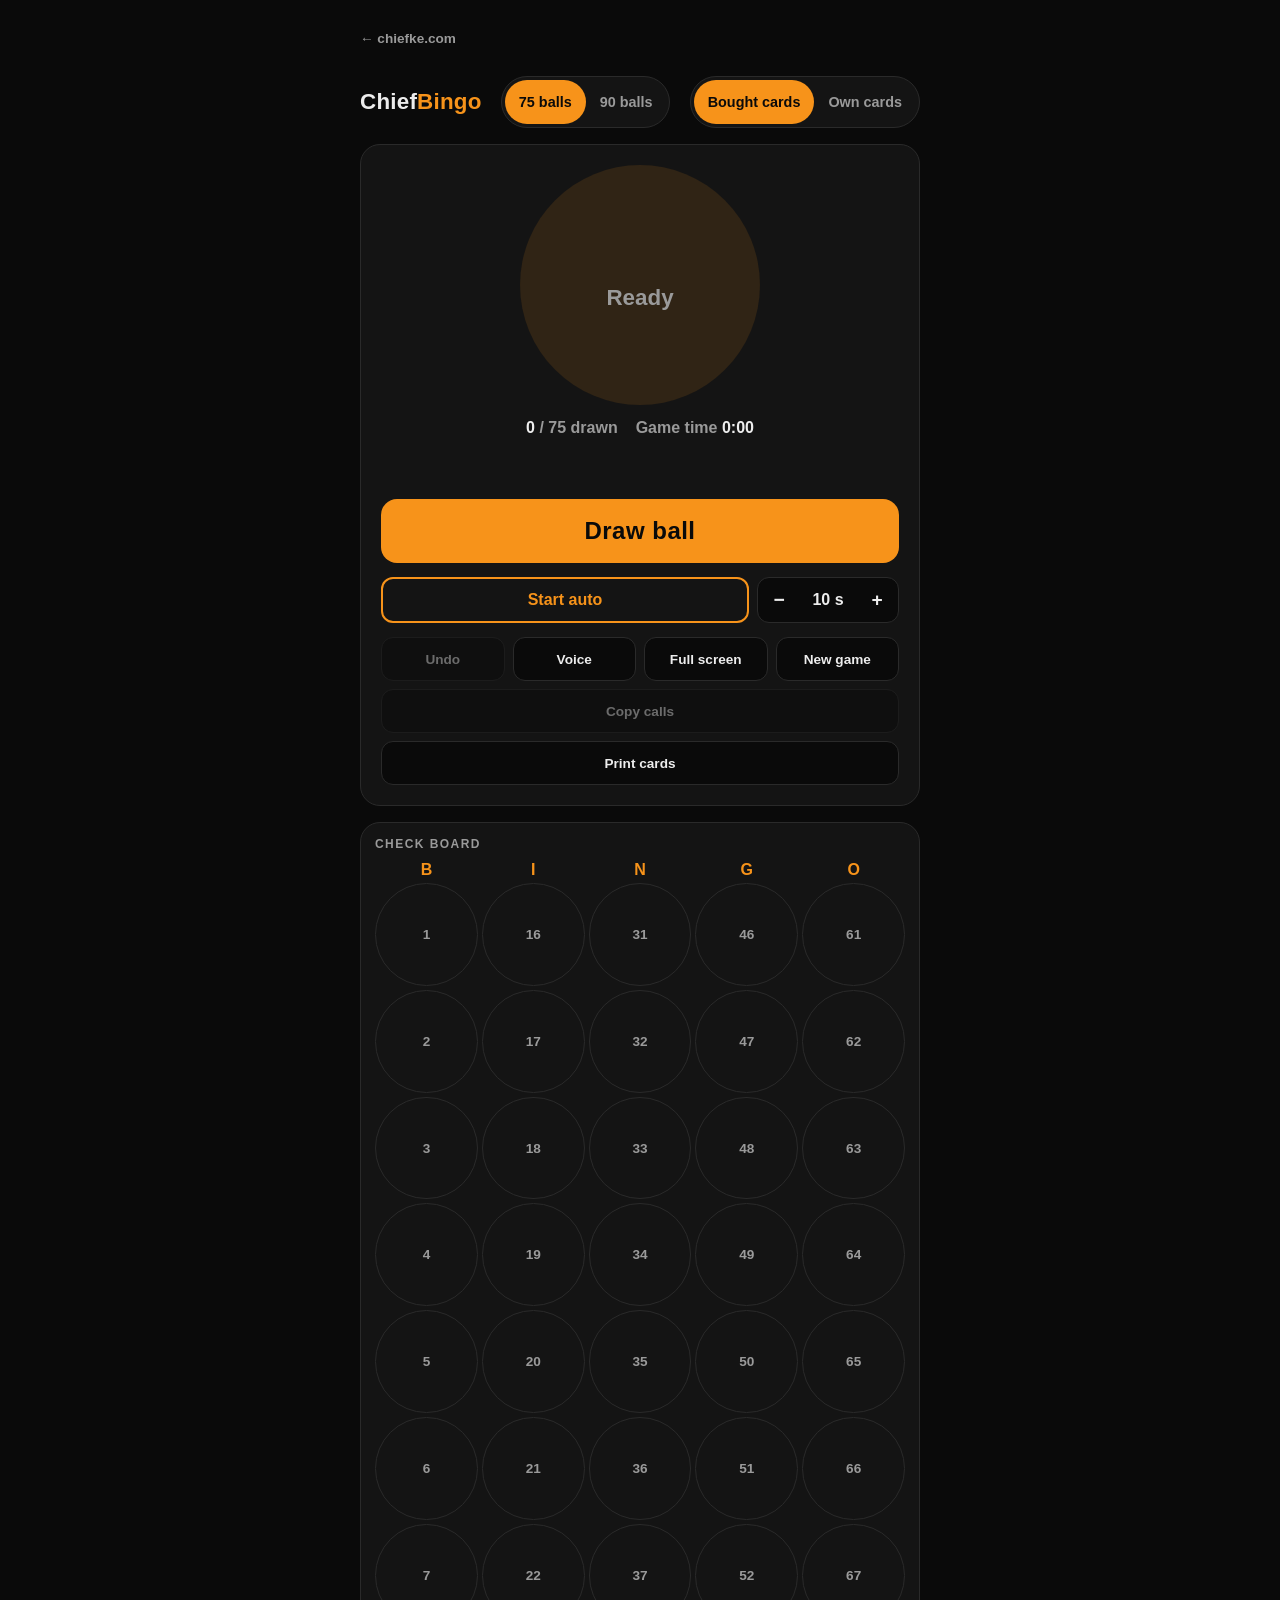
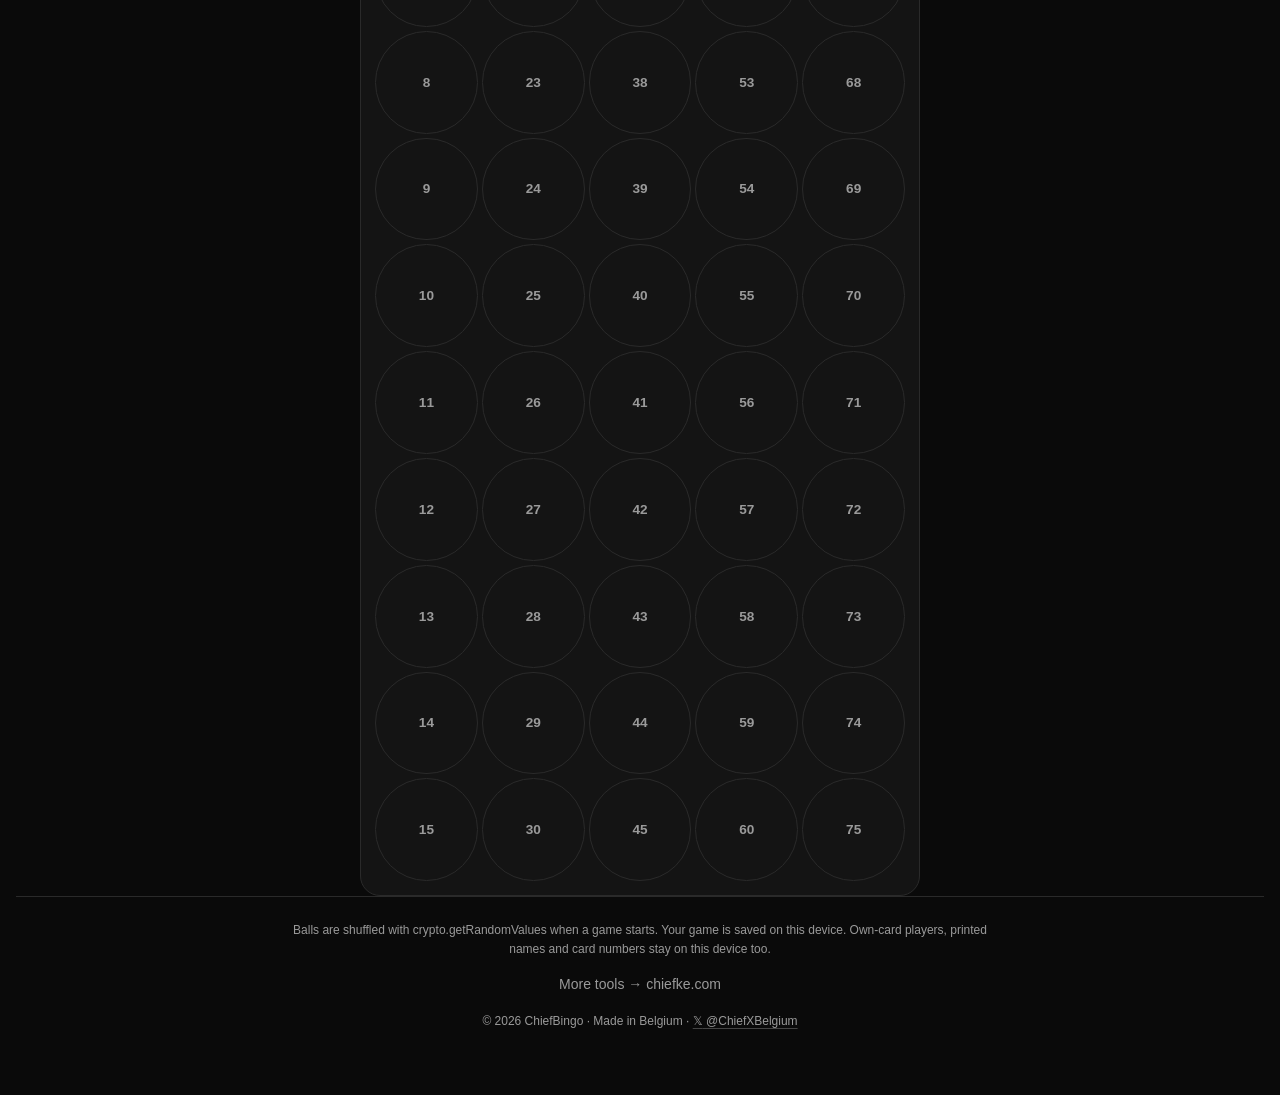
==== commit 44938835: "UI ronde 2: typo- en tap-tokens, chief-gamebar.css via brand-sync, systeemfont overal (Bowlby One/Fi" ====
--- a/bingo/index.html
+++ b/bingo/index.html
@@ -10,6 +10,7 @@
 <link rel="apple-touch-icon" href="../assets/icons/bingo/apple-touch-icon.png">
 <title>ChiefBingo</title>
 <meta name="description" content="ChiefBingo: a bingo ball caller for 75 or 90 balls with auto-draw, game timer, a full-screen caller view, live scoring for Chief Bingo cards, a winner overlay that pauses auto-draw and printable A4 cards.">
+<link rel="canonical" href="https://chiefke.com/bingo/">
 <meta property="og:type" content="website">
 <meta property="og:url" content="https://chiefke.com/bingo/">
 <meta property="og:title" content="ChiefBingo">
@@ -26,12 +27,15 @@
 <link rel="stylesheet" href="../assets/fonts/fonts.css">
 <style>
 /* Layout: one column, big ball on top as thumb zone, board below — Chief huisstijl (../assets/brand/chief-tokens.css), dark only.
-   Site variables = aliases of --chief-*; --hit-soft has no token (accent tint on black, ≠ --chief-accent-dim). Fonts = site choice. */
+   Site variables = aliases of --chief-*; --hit-soft = --chief-accent-dim (2026-11-24). Screen colours only via --chief-* (shadows via
+   color-mix with --chief-bg); the A4 print sheets (.sheet, .th-*, @media print) keep their literal print colours (print exception, CLAUDE.md).
+   Fonts = system font via the tokens, former display text heavy via --chief-fw-heavy; Archivo Black + JetBrains Mono only on the print sheets.
+   Controls tap ≥ --chief-tap (44 px); balls and board cells are game pieces (exempt). */
 :root{
   --bg:var(--chief-bg); --paper:var(--chief-surface); --ink:var(--chief-text); --muted:var(--chief-muted);
-  --dauber:var(--chief-accent); --dauber-ink:var(--chief-accent-ink); --line:var(--chief-border); --hit:var(--chief-accent); --hit-soft:#2a1c08;
-  --display:"Bowlby One","Arial Black",Impact,sans-serif;
-  --body:"Figtree",system-ui,-apple-system,"Segoe UI",sans-serif;
+  --dauber:var(--chief-accent); --dauber-ink:var(--chief-accent-ink); --line:var(--chief-border); --hit:var(--chief-accent); --hit-soft:var(--chief-accent-dim);
+  --display:var(--chief-font-display);
+  --body:var(--chief-font-body);
   color-scheme:dark;
 }
 *{box-sizing:border-box}
@@ -42,20 +46,20 @@
   padding-left:max(16px,env(safe-area-inset-left,0px));padding-right:max(16px,env(safe-area-inset-right,0px));
   padding-block:calc(16px + env(safe-area-inset-top,0px)) calc(32px + env(safe-area-inset-bottom,0px))}
 .wrap{max-width:560px;margin:0 auto;display:flex;flex-direction:column;gap:16px}
-.home{align-self:flex-start;color:var(--muted);font-size:.85rem;font-weight:600;text-decoration:none}
+.home{align-self:flex-start;display:inline-flex;align-items:center;min-height:var(--chief-tap);color:var(--muted);font-size:.85rem;font-weight:600;text-decoration:none}
 .home:hover,.home:focus-visible{color:var(--ink)}
 header{display:flex;justify-content:space-between;align-items:center;gap:12px;flex-wrap:wrap}
-h1{font-family:var(--display);font-size:1.35rem;margin:0;letter-spacing:.01em}
+h1{font-family:var(--display);font-weight:var(--chief-fw-heavy);font-size:var(--chief-fs-wordmark);margin:0;letter-spacing:.01em}
 h1 span{color:var(--hit)}
 .seg{display:inline-flex;background:var(--paper);border:1px solid var(--line);border-radius:999px;padding:3px}
-.seg button{border:0;background:none;color:var(--muted);font:600 .9rem var(--body);padding:6px 14px;border-radius:999px;cursor:pointer}
+.seg button{min-height:var(--chief-tap);border:0;background:none;color:var(--muted);font:600 .9rem var(--body);padding:6px 14px;border-radius:999px;cursor:pointer}
 .seg button[aria-pressed="true"]{background:var(--hit);color:var(--dauber-ink)}
 .stage{background:var(--paper);border:1px solid var(--line);border-radius:20px;padding:20px;display:flex;flex-direction:column;align-items:center;gap:14px}
 .ball{width:min(62vw,240px);aspect-ratio:1;max-width:100%;border-radius:50%;background:var(--dauber);color:var(--dauber-ink);
   display:flex;flex-direction:column;align-items:center;justify-content:center;
-  box-shadow:inset -14px -18px 0 rgba(0,0,0,.12)}
-.ball .letter{font-family:var(--display);font-size:1.6rem;line-height:1;opacity:.85;min-height:1.6rem}
-.ball .num{font-family:var(--display);font-size:clamp(4rem,20vw,6.5rem);line-height:1;font-variant-numeric:tabular-nums}
+  box-shadow:inset -14px -18px 0 color-mix(in srgb,var(--chief-bg) 12%,transparent)}
+.ball .letter{font-family:var(--display);font-weight:var(--chief-fw-heavy);font-size:1.6rem;line-height:1;opacity:.85;min-height:1.6rem}
+.ball .num{font-family:var(--display);font-weight:var(--chief-fw-heavy);font-size:clamp(4rem,20vw,6.5rem);line-height:1;font-variant-numeric:tabular-nums}
 .ball.idle{background:var(--hit-soft);color:var(--muted);box-shadow:none}
 .ball.idle .num{font-size:1.4rem;font-family:var(--body);font-weight:800}
 .pop{animation:pop .35s ease-out}
@@ -69,18 +73,18 @@
 .recent{display:flex;gap:6px;min-height:34px;flex-wrap:wrap;justify-content:center}
 .recent span{min-width:34px;height:34px;padding:0 6px;border-radius:999px;border:2px solid var(--hit);color:var(--hit);
   display:inline-flex;align-items:center;justify-content:center;font-weight:800;font-variant-numeric:tabular-nums;font-size:.9rem}
-.draw{width:100%;border:0;border-radius:16px;background:var(--hit);color:var(--dauber-ink);font:400 1.5rem var(--display);padding:18px;cursor:pointer;letter-spacing:.02em}
+.draw{width:100%;border:0;border-radius:16px;background:var(--hit);color:var(--dauber-ink);font:var(--chief-fw-heavy) 1.5rem var(--display);padding:18px;cursor:pointer;letter-spacing:.02em}
 .draw:active{transform:translateY(1px)}
 .draw:disabled{opacity:.4;cursor:default}
 .auto{width:100%;display:flex;gap:8px;align-items:stretch}
-.auto .go{flex:1;border:2px solid var(--hit);background:none;color:var(--hit);border-radius:12px;font:800 1rem var(--body);padding:10px;cursor:pointer}
+.auto .go{flex:1;min-height:var(--chief-tap);border:2px solid var(--hit);background:none;color:var(--hit);border-radius:12px;font:800 1rem var(--body);padding:10px;cursor:pointer}
 .auto .go[aria-pressed="true"]{background:var(--hit);color:var(--dauber-ink)}
 .auto .go:disabled{opacity:.4;cursor:default}
 .step{display:flex;align-items:center;border:1px solid var(--line);border-radius:12px;overflow:hidden;background:var(--bg)}
 .step button{border:0;background:none;color:var(--ink);font:800 1.2rem var(--body);width:42px;height:100%;min-height:44px;cursor:pointer}
 .step output{min-width:56px;text-align:center;font-weight:800;font-variant-numeric:tabular-nums}
 .tools{display:grid;grid-template-columns:repeat(4,1fr);gap:8px;width:100%}
-.tools button{border:1px solid var(--line);background:var(--bg);color:var(--ink);border-radius:12px;padding:10px 4px;font:600 .85rem var(--body);cursor:pointer}
+.tools button{min-height:var(--chief-tap);border:1px solid var(--line);background:var(--bg);color:var(--ink);border-radius:12px;padding:10px 4px;font:600 .85rem var(--body);cursor:pointer}
 .tools button[aria-pressed="true"]{border-color:var(--hit);color:var(--hit)}
 .tools button:disabled{opacity:.4;cursor:default}
 .tools button.copy{grid-column:1/-1}
@@ -89,7 +93,7 @@
 .confirm{width:100%;display:flex;gap:8px;align-items:center;justify-content:space-between;flex-wrap:wrap;background:var(--hit-soft);border-radius:12px;padding:10px 12px}
 .confirm p{margin:0;font-weight:600}
 .confirm div{display:flex;gap:8px}
-.confirm button{border:0;border-radius:10px;padding:8px 14px;font:700 .9rem var(--body);cursor:pointer}
+.confirm button{min-height:var(--chief-tap);border:0;border-radius:10px;padding:8px 14px;font:700 .9rem var(--body);cursor:pointer}
 .confirm .yes{background:var(--hit);color:var(--dauber-ink)}
 .confirm .no{background:var(--paper);color:var(--ink)}
 .board{background:var(--paper);border:1px solid var(--line);border-radius:20px;padding:14px}
@@ -99,7 +103,7 @@
   font-size:clamp(.65rem,2.6vw,.85rem);color:var(--muted);font-variant-numeric:tabular-nums;border:1px solid var(--line)}
 .cell.on{background:var(--hit);border-color:var(--hit);color:var(--dauber-ink);font-weight:800}
 .cell.last{outline:3px solid var(--ink);outline-offset:1px}
-.colhead{font-family:var(--display);text-align:center;color:var(--hit);font-size:1rem}
+.colhead{font-family:var(--display);font-weight:var(--chief-fw-heavy);text-align:center;color:var(--hit);font-size:1rem}
 /* Chief-footer (chief-brand-sync) verborgen zolang de caller-view open is */
 body:has(#focus:not([hidden])) .chief-footer{display:none}
 
@@ -108,14 +112,14 @@
   display:flex;flex-direction:column;align-items:center;justify-content:center;gap:2vh;cursor:pointer;user-select:none;-webkit-user-select:none;
   padding:calc(64px + env(safe-area-inset-top,0px)) max(16px,env(safe-area-inset-right,0px)) calc(48px + env(safe-area-inset-bottom,0px)) max(16px,env(safe-area-inset-left,0px))}
 .focus .now{display:flex;flex-direction:column;align-items:center;min-height:0}
-.focus .fl{font-family:var(--display);font-size:min(12vmin,8rem);line-height:1;opacity:.75;min-height:1em}
-.focus .fn{font-family:var(--display);font-size:min(60vw,46vh);line-height:.9;font-variant-numeric:tabular-nums}
+.focus .fl{font-family:var(--display);font-weight:var(--chief-fw-heavy);font-size:min(12vmin,8rem);line-height:1;opacity:.75;min-height:1em}
+.focus .fn{font-family:var(--display);font-weight:var(--chief-fw-heavy);font-size:min(60vw,46vh);line-height:.9;font-variant-numeric:tabular-nums}
 .focus.nohist .fn{font-size:min(66vw,62vh)}
 .focus .fn.small{font-family:var(--body);font-weight:800;font-size:min(8vmin,3rem);color:var(--ink)}
 .focus .hist{display:grid;grid-template-columns:repeat(5,minmax(0,1fr));gap:min(2vw,12px);width:min(100%,720px)}
 .focus .hist span{aspect-ratio:1;border-radius:50%;border:3px solid var(--line);color:var(--ink);background:var(--paper);
   display:flex;align-items:center;justify-content:center;flex-direction:column;line-height:1;
-  font:400 min(7vw,5vh,3rem) var(--display);font-variant-numeric:tabular-nums}
+  font:var(--chief-fw-heavy) min(7vw,5vh,3rem) var(--display);font-variant-numeric:tabular-nums}
 .focus .hist span small{font-size:.45em;color:var(--hit);margin-bottom:.15em}
 .focus .hist span:first-child{border-color:var(--hit)}
 .focus .hlabel{color:var(--muted);font:800 .8rem var(--body);letter-spacing:.14em;text-transform:uppercase}
@@ -144,8 +148,8 @@
 .pform .wide{grid-column:1/-1}
 .pform input{background:var(--bg);color:var(--ink);border:1px solid var(--line);border-radius:10px;padding:10px;font:600 1rem var(--body);min-width:0;width:100%;text-transform:none;letter-spacing:0}
 .pform input:focus-visible{outline:3px solid var(--hit);outline-offset:1px}
-.pform button{grid-column:1/-1;border:0;border-radius:12px;background:var(--hit);color:var(--dauber-ink);font:800 1rem var(--body);padding:12px;cursor:pointer}
-.perr{margin:0;color:#ff8a65;font-weight:600;font-size:.9rem}
+.pform button{grid-column:1/-1;min-height:var(--chief-tap);border:0;border-radius:12px;background:var(--hit);color:var(--dauber-ink);font:800 1rem var(--body);padding:12px;cursor:pointer}
+.perr{margin:0;color:var(--chief-err);font-weight:600;font-size:.9rem}
 .tw{overflow-x:auto}
 table.t{width:100%;border-collapse:collapse;font-variant-numeric:tabular-nums;font-size:.88rem}
 table.t th{text-align:left;color:var(--muted);font-weight:600;font-size:.7rem;text-transform:uppercase;letter-spacing:.06em;padding:6px 4px;border-bottom:1px solid var(--line)}
@@ -163,19 +167,22 @@
 details.pl[open] summary::before{content:"▾"}
 details.pl summary .nm{font-weight:800;flex:1;min-width:0;overflow:hidden;text-overflow:ellipsis;white-space:nowrap}
 details.pl summary .pts{color:var(--hit);font-weight:800;font-variant-numeric:tabular-nums;white-space:nowrap}
-details.pl summary .rm{border:1px solid var(--line);background:none;color:var(--muted);border-radius:999px;padding:4px 10px;font:600 .8rem var(--body);cursor:pointer;white-space:nowrap}
-details.pl summary .rm.armed{border-color:#ff8a65;color:#ff8a65}
+/* Remove: small destructive button — looks 24 px (pill on ::before), taps ≥ --chief-tap; the negative margin keeps the row height */
+details.pl summary .rm{position:relative;min-height:var(--chief-tap);margin:-10px 0;border:0;background:none;color:var(--muted);border-radius:999px;padding:0 10px;font:600 .8rem var(--body);cursor:pointer;white-space:nowrap}
+details.pl summary .rm::before{content:"";position:absolute;left:0;right:0;top:50%;height:24px;transform:translateY(-50%);border:1px solid var(--line);border-radius:999px;pointer-events:none;box-sizing:border-box}
+details.pl summary .rm.armed{color:var(--chief-err)}
+details.pl summary .rm.armed::before{border-color:var(--chief-err)}
 .minis{display:grid;grid-template-columns:repeat(auto-fill,minmax(128px,1fr));gap:10px;padding:0 12px 12px}
 .mini{display:flex;flex-direction:column;gap:4px}
 .mini .mg{display:grid;grid-template-columns:repeat(5,1fr);gap:2px}
 .mini .mg span{aspect-ratio:1;display:flex;align-items:center;justify-content:center;border-radius:4px;font:700 .72rem var(--body);background:var(--paper);color:var(--muted);font-variant-numeric:tabular-nums}
-.mini .mg .h{aspect-ratio:auto;background:none;color:var(--hit);font:400 .8rem var(--display)}
+.mini .mg .h{aspect-ratio:auto;background:none;color:var(--hit);font:var(--chief-fw-heavy) .8rem var(--display)}
 .mini .mg .on{background:var(--hit);color:var(--dauber-ink)}
 /* Bonus marker (CB.bonus): small "×N" top-right (≈22 % of the cell) + double inner border, no fill.
    Same design on print sheets, mini cards and the winner overlay; the drawn/winning styles stay visible underneath. */
 .bx{position:relative}
 .bx::before{content:"";position:absolute;inset:var(--bxi,3px);border:var(--bxw,4px) double var(--bxc,var(--chief-accent));border-radius:inherit;pointer-events:none}
-.bx::after{content:"×" attr(data-x);position:absolute;top:var(--bxt,4px);right:var(--bxr,5px);font:400 var(--bxf,.6rem)/1 var(--display);
+.bx::after{content:"×" attr(data-x);position:absolute;top:var(--bxt,4px);right:var(--bxr,5px);font:var(--chief-fw-heavy) var(--bxf,.6rem)/1 var(--display);
   color:var(--bxc,var(--chief-accent));letter-spacing:0;pointer-events:none}
 .mini .mg .bx{--bxi:1px;--bxw:3px;--bxt:4px;--bxr:4px;--bxf:6px;padding-top:7px;font-size:.62rem}
 .mini .mg .bx.on{--bxc:var(--chief-accent-ink)}
@@ -187,7 +194,7 @@
 .th-chief{--bxk:var(--chief-accent)}
 .mini .cap{display:flex;justify-content:space-between;gap:6px;font-size:.75rem;color:var(--muted);font-variant-numeric:tabular-nums}
 .mini .cap b{color:var(--hit)}
-.pw{width:100%;display:flex;align-items:center;justify-content:space-between;gap:12px;border:1px solid var(--line);background:var(--bg);color:var(--ink);
+.pw{width:100%;min-height:var(--chief-tap);display:flex;align-items:center;justify-content:space-between;gap:12px;border:1px solid var(--line);background:var(--bg);color:var(--ink);
   border-radius:12px;padding:10px 14px;font:600 .9rem var(--body);cursor:pointer;text-align:left}
 .pw b{border-radius:999px;padding:3px 12px;font-weight:800;background:var(--line);color:var(--muted)}
 .pw[aria-pressed="true"] b{background:var(--hit);color:var(--dauber-ink)}
@@ -197,13 +204,13 @@
   cursor:pointer;user-select:none;-webkit-user-select:none;display:flex;flex-direction:column;align-items:center;gap:2.2vh;
   padding:calc(18px + env(safe-area-inset-top,0px)) max(16px,env(safe-area-inset-right,0px)) calc(20px + env(safe-area-inset-bottom,0px)) max(16px,env(safe-area-inset-left,0px));
   --gw:min(86vw,44vh)}
-.win .wt{font-family:var(--display);color:var(--hit);font-size:min(9vmin,4.5rem);line-height:1;letter-spacing:.04em}
+.win .wt{font-family:var(--display);font-weight:var(--chief-fw-heavy);color:var(--hit);font-size:min(9vmin,4.5rem);line-height:1;letter-spacing:.04em}
 .win .wps{display:flex;flex-direction:column;align-items:center;gap:4vh;width:100%;margin:auto 0}
 .win .wcnt{margin-top:-1vh;color:var(--ink);font:800 min(3.4vmin,1.4rem) var(--body);letter-spacing:.06em}
 .win .wcnt:empty{display:none}
 .win .whint{margin:0;color:var(--muted);font:800 .85rem var(--body);letter-spacing:.14em;text-transform:uppercase}
 .wp{width:var(--gw);max-width:100%;display:flex;flex-direction:column;align-items:center;gap:1.1vh;text-align:center;min-width:0}
-.wp .wn{font-family:var(--display);line-height:1.02;color:var(--ink);overflow-wrap:anywhere;max-width:100%;
+.wp .wn{font-family:var(--display);font-weight:var(--chief-fw-heavy);line-height:1.02;color:var(--ink);overflow-wrap:anywhere;max-width:100%;
   font-size:clamp(calc(var(--gw) * .14),calc(var(--gw) * 1.1 / var(--nc,6)),11vmin)}
 .wp .wpat{font:800 calc(var(--gw) * .095) var(--body);color:var(--hit);line-height:1.1}
 .wp .wmeta{display:flex;flex-wrap:wrap;justify-content:center;align-items:center;gap:.35em .7em;font:800 calc(var(--gw) * .066) var(--body);font-variant-numeric:tabular-nums}
@@ -211,7 +218,7 @@
 .wp .wball{color:var(--muted)}
 .wg{display:grid;grid-template-columns:repeat(5,minmax(0,1fr));gap:calc(var(--gw) * .014);width:100%}
 .wg span{aspect-ratio:1;border-radius:calc(var(--gw) * .02);display:flex;align-items:center;justify-content:center;border:2px solid var(--line);
-  background:var(--paper);color:var(--muted);font:400 calc(var(--gw) * .085) var(--display);font-variant-numeric:tabular-nums}
+  background:var(--paper);color:var(--muted);font:var(--chief-fw-heavy) calc(var(--gw) * .085) var(--display);font-variant-numeric:tabular-nums}
 .wg .h{aspect-ratio:auto;border:0;background:none;color:var(--hit);padding-bottom:.1em}
 .wg .on{background:var(--hit-soft);border-color:var(--hit);color:var(--hit)}
 .wg .wc{background:var(--chief-accent);border-color:var(--chief-accent);color:var(--chief-accent-ink)}
@@ -223,15 +230,15 @@
   .win.multi{--gw:min(42vw,40vh)}
 }
 .toasts{position:fixed;left:0;right:0;bottom:calc(16px + env(safe-area-inset-bottom,0px));z-index:60;display:flex;flex-direction:column;align-items:center;gap:8px;pointer-events:none;padding:0 16px}
-.toast{background:var(--hit);color:var(--dauber-ink);font-weight:800;border-radius:999px;padding:10px 18px;box-shadow:0 6px 24px rgba(0,0,0,.5);max-width:100%;text-align:center;animation:pop .35s ease-out}
+.toast{background:var(--hit);color:var(--dauber-ink);font-weight:800;border-radius:999px;padding:10px 18px;box-shadow:0 6px 24px color-mix(in srgb,var(--chief-bg) 50%,transparent);max-width:100%;text-align:center;animation:pop .35s ease-out}
 @media (prefers-reduced-motion:reduce){.toast{animation:none}}
 /* Print cards: setup + A4 print view — 2×2 cards + points legend per sheet, sizes in mm, mirrors the toolbox PDF (chief-bingo generate) */
 .tools button.wide{grid-column:1/-1}
 html.prv,html.prv body{overflow:hidden}
-.prset{position:fixed;inset:0;z-index:80;background:rgba(0,0,0,.75);overflow-y:auto;overflow-x:hidden;overscroll-behavior:contain;-webkit-overflow-scrolling:touch;
+.prset{position:fixed;inset:0;z-index:80;background:var(--chief-backdrop);overflow-y:auto;overflow-x:hidden;overscroll-behavior:contain;-webkit-overflow-scrolling:touch;
   padding:calc(16px + env(safe-area-inset-top,0px)) max(16px,env(safe-area-inset-right,0px)) calc(16px + env(safe-area-inset-bottom,0px)) max(16px,env(safe-area-inset-left,0px))}
 .prbox{max-width:480px;margin:0 auto;background:var(--paper);border:1px solid var(--line);border-radius:20px;padding:16px;display:flex;flex-direction:column;gap:12px}
-.prbox h2{margin:0;font:400 1.25rem var(--display)}
+.prbox h2{margin:0;font:var(--chief-fw-heavy) 1.25rem var(--display)}
 .prbox label{display:flex;flex-direction:column;gap:4px;font:600 .72rem var(--body);color:var(--muted);text-transform:uppercase;letter-spacing:.08em}
 .prbox label small{text-transform:none;letter-spacing:0;font-weight:400;font-size:.8rem}
 .prbox input,.prbox textarea{background:var(--bg);color:var(--ink);border:1px solid var(--line);border-radius:10px;padding:10px;font:600 1rem var(--body);width:100%;min-width:0;resize:vertical}
@@ -239,10 +246,10 @@
 .prrow{display:grid;grid-template-columns:9em minmax(0,1fr);gap:8px}
 .prbox .seg{align-self:flex-start}
 .prbtn{display:flex;gap:8px;justify-content:flex-end;flex-wrap:wrap}
-.prbtn button,.prbar button{border:1px solid var(--line);border-radius:12px;padding:11px 16px;font:800 .95rem var(--body);cursor:pointer;background:var(--bg);color:var(--ink)}
+.prbtn button,.prbar button{min-height:var(--chief-tap);border:1px solid var(--line);border-radius:12px;padding:11px 16px;font:800 .95rem var(--body);cursor:pointer;background:var(--bg);color:var(--ink)}
 .prbtn .yes,.prbar .yes{background:var(--hit);color:var(--dauber-ink);border-color:var(--hit)}
 .prbtn button:disabled{opacity:.5;cursor:default}
-.prview{position:fixed;inset:0;z-index:80;background:#262626;overflow-y:auto;overflow-x:hidden;overscroll-behavior:contain;-webkit-overflow-scrolling:touch}
+.prview{position:fixed;inset:0;z-index:80;background:var(--chief-border);overflow-y:auto;overflow-x:hidden;overscroll-behavior:contain;-webkit-overflow-scrolling:touch}
 .prbar{position:sticky;top:0;z-index:1;background:var(--bg);border-bottom:1px solid var(--line);display:flex;flex-wrap:wrap;gap:8px;align-items:center;
   padding:calc(10px + env(safe-area-inset-top,0px)) max(16px,env(safe-area-inset-right,0px)) 10px max(16px,env(safe-area-inset-left,0px))}
 .prbar .prinfo{flex:1 1 100%;margin:0;color:var(--muted);font-weight:600;font-size:.9rem}
@@ -251,7 +258,7 @@
 .sheets{display:flex;flex-direction:column;align-items:center;gap:16px;padding:16px 16px calc(28px + env(safe-area-inset-bottom,0px))}
 .sheet{zoom:var(--z,1);flex:none;width:210mm;height:293mm;padding:8mm;box-sizing:border-box;background:#fff;color:var(--text);
   display:grid;grid-template-columns:minmax(0,1fr) minmax(0,1fr);grid-template-rows:115.5mm 115.5mm 38mm;gap:4mm;overflow:hidden;
-  font-family:"Archivo Black","Arial Black",Impact,sans-serif;font-weight:400;box-shadow:0 2px 14px rgba(0,0,0,.55);
+  font-family:"Archivo Black","Arial Black",Impact,sans-serif;font-weight:400;box-shadow:0 2px 14px color-mix(in srgb,var(--chief-bg) 55%,transparent);
   -webkit-print-color-adjust:exact;print-color-adjust:exact}
 .th-ink{--tbg:#fff;--tfg:#1a1a1a;--hbg:#fff;--hfg:#1a1a1a;--cell:#fff;--cfg:#1a1a1a;--grid:#8c8c8c;--b:#1a1a1a;--fbg:#fff;--ffg:var(--chief-accent);
   --acc:var(--chief-accent);--mut:#d9d9d9;--text:#1a1a1a;--sub:#6b6b6b;--hl:.35mm solid #1a1a1a}
--- a/assets/brand/chief-tokens.css
+++ b/assets/brand/chief-tokens.css
@@ -1,4 +1,4 @@
-/* GENERATED by chief_brand_sync_engine.py — bron chief-assets brand/chief-tokens.css sha256:130058f34ac1 — NIET MET DE HAND BEWERKEN */
+/* GENERATED by chief_brand_sync_engine.py — bron chief-assets brand/chief-tokens.css sha256:4f9b4c3d5825 — NIET MET DE HAND BEWERKEN */
 /* chief-tokens.css — Chief huisstijl, bron van waarheid (chief-assets brand/).
    Eén donker thema voor alle sites, geen light-variant. Sites krijgen een kopie via de sync-engine,
    nooit met de hand bewerken in een site-repo. Merk-specifieke tokens (bv. QOTD --q-*) horen hier niet. */
@@ -15,7 +15,7 @@
   --chief-radius:       14px;
   --chief-font-body:    -apple-system, BlinkMacSystemFont, "Segoe UI", Roboto, "Helvetica Neue", Arial, sans-serif;
   --chief-font-mono:    "JetBrains Mono", ui-monospace, SFMono-Regular, Menlo, monospace;
-  --chief-font-display: "Bowlby One", "Arial Black", Impact, sans-serif;
+  --chief-font-display: var(--chief-font-body);   /* systeemfont sinds 2026-11-24 (geen webfonts); zwaar via --chief-fw-heavy */
 
   /* aanvullend */
   --chief-surface-2:     #1c1c1c;               /* hover/elevated */
@@ -25,10 +25,38 @@
   --chief-ok-dim:        rgba(46,204,113,.12);  /* ok-tint: succes-box-achtergrond */
   --chief-err-dim:       rgba(233,78,78,.12);   /* err-tint: fout-box-achtergrond */
   --chief-backdrop:      rgba(0,0,0,.7);        /* modal-/lightbox-backdrop */
+  --chief-die:           #f4f1ea;               /* crème dobbelsteenvlak; ogen --chief-bg (17.55 op die), 1-oog --chief-accent */
+  --chief-card-face:     #f4f1ea;               /* cards PoC: crème kaartvlak (= --chief-die); zwarte kleuren ♠♣ = --chief-bg (17.55) */
+  --chief-card-red:      #c8102e;               /* cards PoC: rode kleuren ♥♦, 5.22 op card-face */
+  --chief-card-green:    #3fb86b;               /* ChiefMahjong-stenen: groen, 6.72 op --chief-surface-2 (steenvlak) */
+  --chief-card-blue:     #5a9cf0;               /* ChiefMahjong-stenen: blauw, 6.04 op --chief-surface-2 (steenvlak) */
   --chief-radius-sm:     8px;                   /* inputs/selects */
   --chief-radius-pill:   999px;                 /* knoppen (standaard), tags */
   --chief-space-1: 4px;  --chief-space-2: 8px;  --chief-space-3: 12px; --chief-space-4: 16px;
   --chief-space-5: 20px; --chief-space-6: 24px; --chief-space-7: 32px; --chief-space-8: 48px;
+
+  /* typografie (games UI ronde 2, 2026-11-24): schaal xs…title, rollen verwijzen naar een stap. Geen vaste px/rem in sites */
+  --chief-fs-xs:       .75rem;                       /* 12 px: badges, kleine meta (ondergrens) */
+  --chief-fs-sm:       .85rem;                       /* 13,6 px: labels, meta, seg, kleine knop */
+  --chief-fs-md:       1rem;                         /* 16 px: body, knoppen */
+  --chief-fs-lg:       1.15rem;                      /* 18,4 px: h2, scores, wordmark op smalle schermen */
+  --chief-fs-xl:       1.4rem;                       /* 22,4 px: wordmark, eindtotalen */
+  --chief-fs-title:    clamp(1.5rem, 5.5vw, 2.2rem); /* schermtitel (h1) */
+  --chief-fs-wordmark: var(--chief-fs-xl);
+  --chief-fs-subtitle: var(--chief-fs-lg);
+  --chief-fs-body:     var(--chief-fs-md);
+  --chief-fs-btn:      var(--chief-fs-md);
+  --chief-fs-meta:     var(--chief-fs-sm);
+  --chief-fs-score:    var(--chief-fs-xl);
+  --chief-fw-bold:     700;                          /* knoppen, labels */
+  --chief-fw-heavy:    800;                          /* wordmark, titels, scores, vroegere display-tekst */
+  --chief-lh-tight:    1.15;
+  --chief-lh-body:     1.45;
+
+  /* tap-targets: bedieningsknoppen ≥ --chief-tap (spelstukken uitgezonderd) */
+  --chief-tap:         44px;                         /* min-height/-width van knop, seg, chip, icoonknop */
+  --chief-tap-big:     52px;                         /* .big-knoppen */
+  --chief-tap-visual-sm: 32px;                       /* zichtbare hoogte van de kleine destructieve knop (tikvlak blijft --chief-tap) */
 
   /* grafieken: reeks 1 = --chief-accent (vlak: --chief-accent-dim) */
   --chief-chart-2:       #4a90d9;               /* reeks 2: 5.92 op bg, 3.34 op wit; blauw ≠ oranje/rood, ook bij protan/deutan */
--- a/assets/fonts/fonts.css
+++ b/assets/fonts/fonts.css
@@ -1,4 +1,4 @@
-/* GENERATED by chief_brand_sync_engine.py — bron chief-assets brand/fonts/fonts.css sha256:861d57d68494 — NIET MET DE HAND BEWERKEN */
+/* GENERATED by chief_brand_sync_engine.py — bron chief-assets brand/fonts/fonts.css sha256:961bae5d41e1 — NIET MET DE HAND BEWERKEN */
 /* Fonts: SIL Open Font License 1.1 (OFL-*.txt in deze map). Latin subset, woff2. Browsers laden een face enkel als de pagina hem gebruikt. */
 
 @font-face {
@@ -7,21 +7,6 @@
   font-weight: 400;
   font-display: swap;
   src: url("archivo-black-latin-400.woff2") format("woff2");
-}
-@font-face {
-  font-family: "Bowlby One";
-  font-style: normal;
-  font-weight: 400;
-  font-display: swap;
-  src: url("bowlby-one-latin-400.woff2") format("woff2");
-}
-/* Figtree: one variable file (Google serves the same file for 400/600/700/800) */
-@font-face {
-  font-family: "Figtree";
-  font-style: normal;
-  font-weight: 400 800;
-  font-display: swap;
-  src: url("figtree-latin-var.woff2") format("woff2");
 }
 @font-face {
   font-family: "JetBrains Mono";
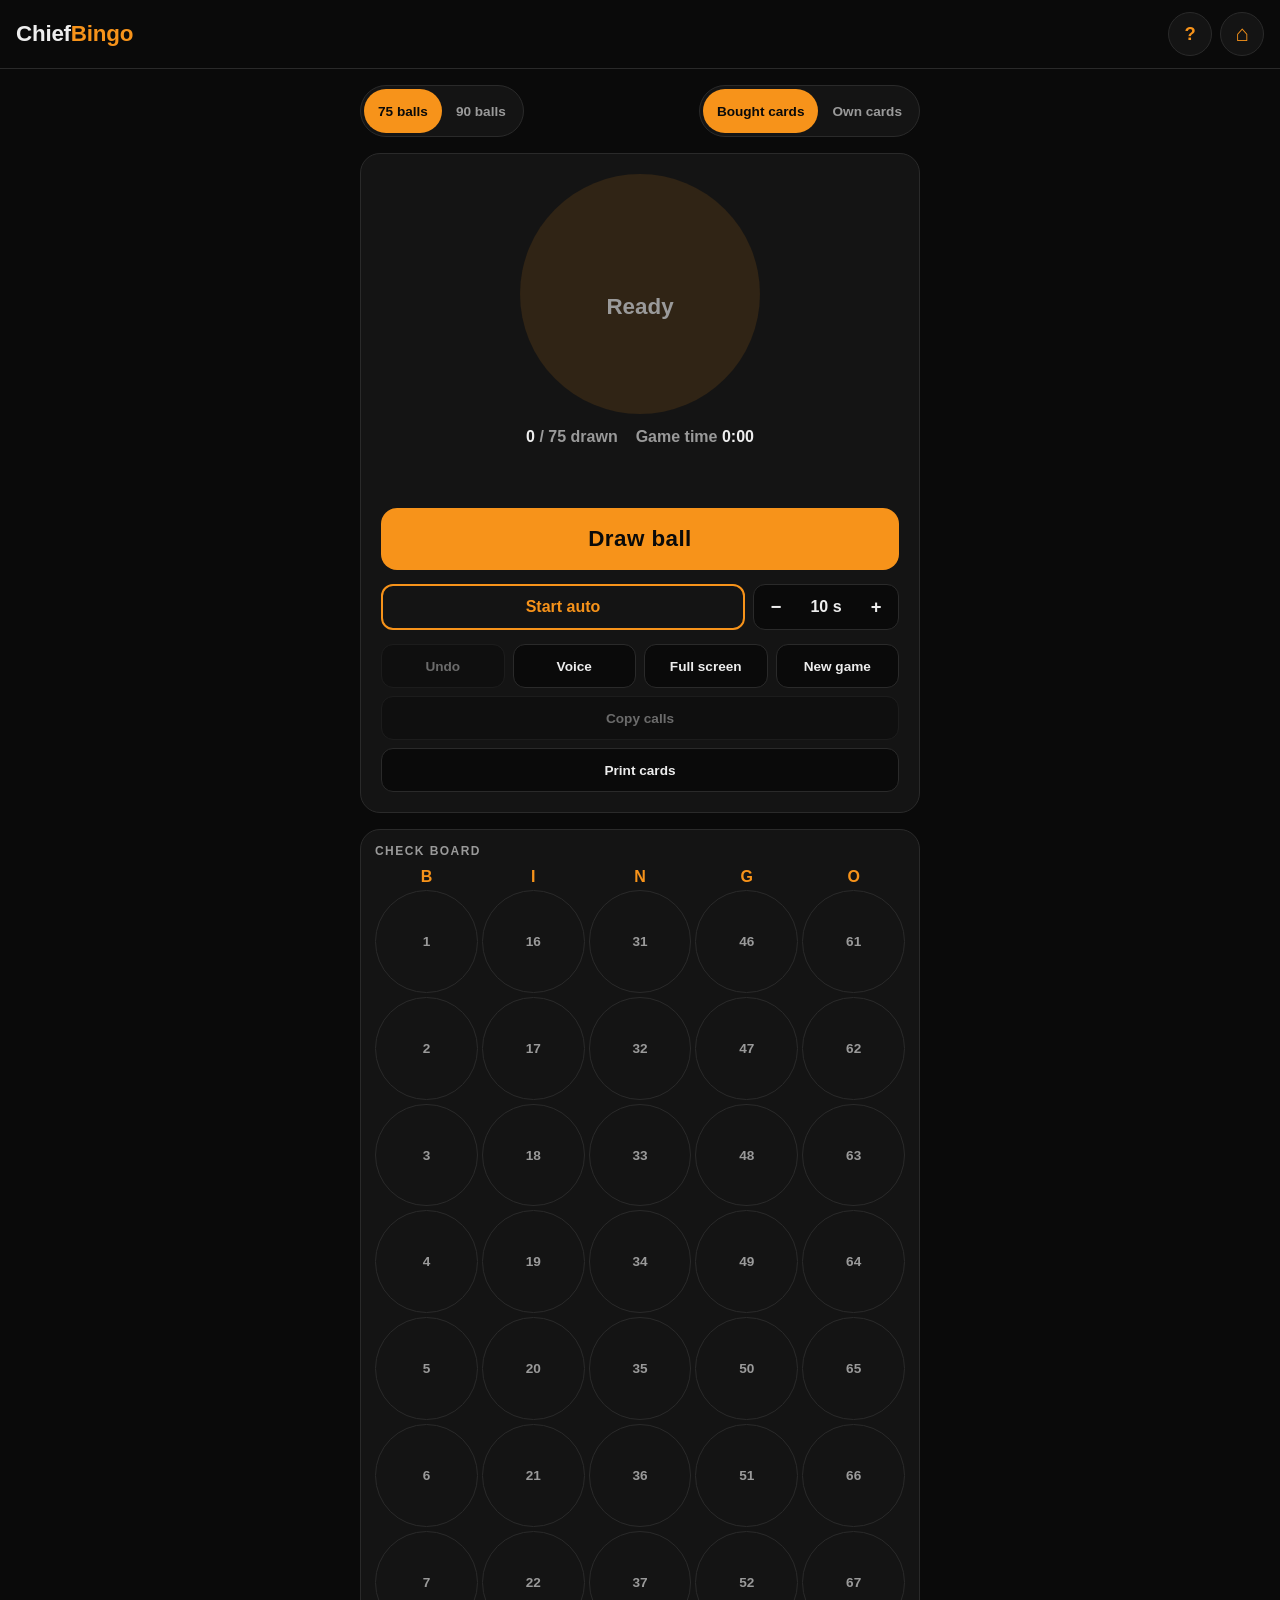
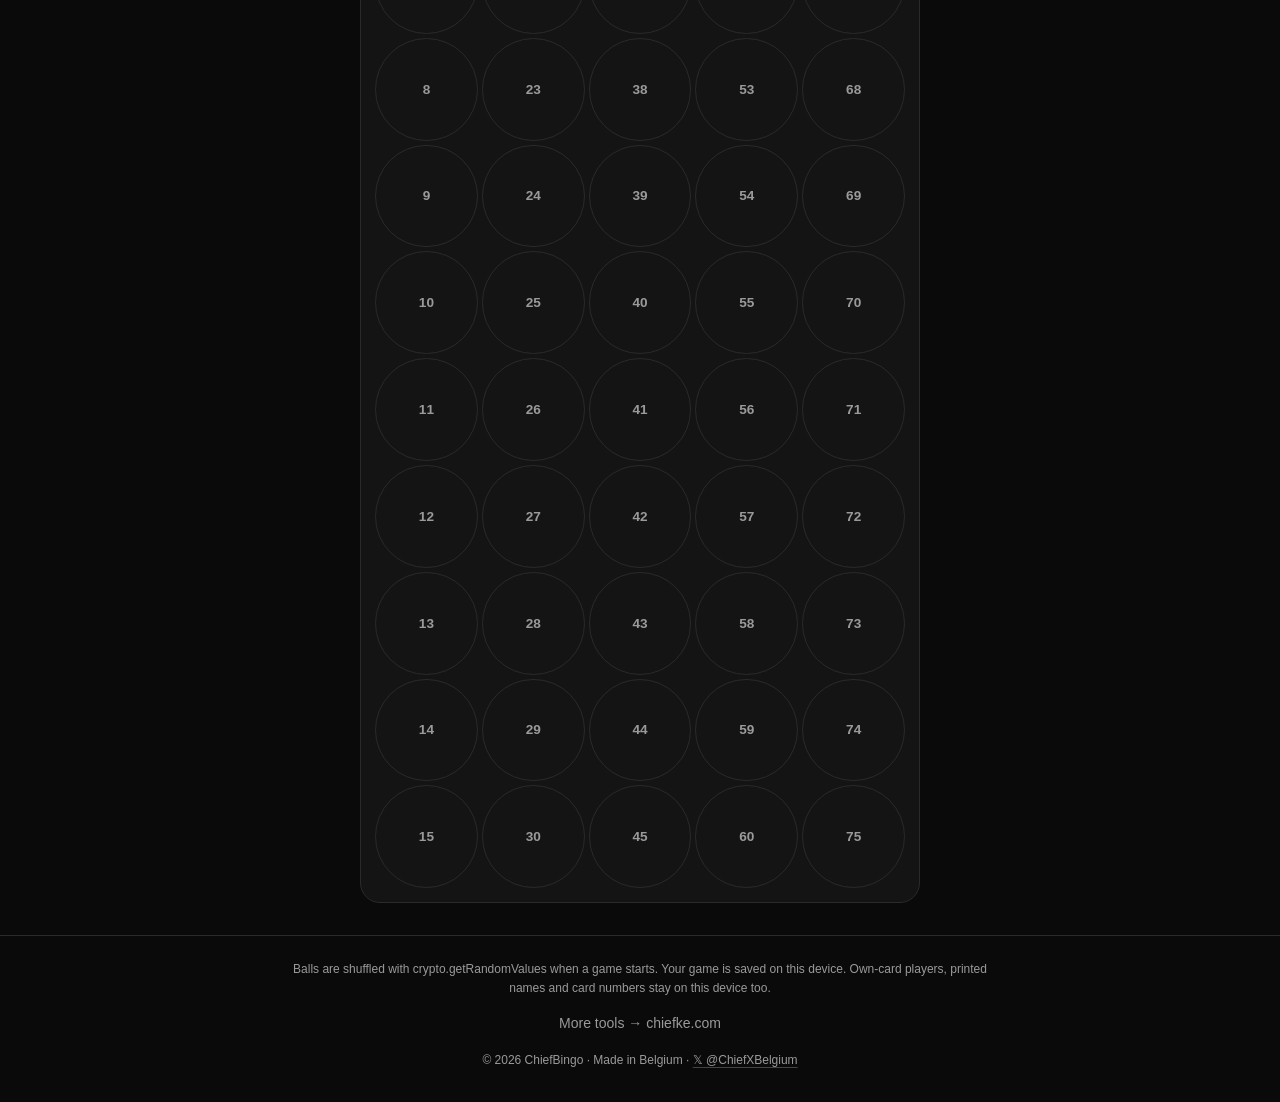
==== commit 94338319: "UI ronde 3: chief-gamebar overal, ? in-game, font-size via tokens, Leave bewaart hervatlink (Rami/Wo" ====
--- a/bingo/index.html
+++ b/bingo/index.html
@@ -23,6 +23,7 @@
 <meta name="twitter:image" content="https://chiefke.com/assets/og/bingo.png">
 <meta name="twitter:site" content="@ChiefXBelgium">
 <link rel="stylesheet" href="../assets/brand/chief-tokens.css">
+<link rel="stylesheet" href="../assets/brand/chief-gamebar.css">
 <link rel="stylesheet" href="../assets/brand/chief-footer.css">
 <link rel="stylesheet" href="../assets/fonts/fonts.css">
 <style>
@@ -30,7 +31,11 @@
    Site variables = aliases of --chief-*; --hit-soft = --chief-accent-dim (2026-11-24). Screen colours only via --chief-* (shadows via
    color-mix with --chief-bg); the A4 print sheets (.sheet, .th-*, @media print) keep their literal print colours (print exception, CLAUDE.md).
    Fonts = system font via the tokens, former display text heavy via --chief-fw-heavy; Archivo Black + JetBrains Mono only on the print sheets.
-   Controls tap ≥ --chief-tap (44 px); balls and board cells are game pieces (exempt). */
+   Controls tap ≥ --chief-tap (44 px); balls and board cells are game pieces (exempt).
+   Games UI ronde 3: header = .chief-gamebar (../assets/brand/chief-gamebar.css) with [?] [⌂], no language toggle (no i18n).
+   Font sizes only via var(--chief-fs-*); exceptions = print (A4 sheets, mm) and game pieces that scale with the piece:
+   the ball (cqi of .ball), the caller-view ball (vw/vh/vmin, the drawn ball shown full screen), the caller-view history balls
+   (cqi of .hist), the winning card in the winner overlay (calc(var(--gw) …)) and the ×N bonus marker on a card cell. */
 :root{
   --bg:var(--chief-bg); --paper:var(--chief-surface); --ink:var(--chief-text); --muted:var(--chief-muted);
   --dauber:var(--chief-accent); --dauber-ink:var(--chief-accent-ink); --line:var(--chief-border); --hit:var(--chief-accent); --hit-soft:var(--chief-accent-dim);
@@ -42,26 +47,31 @@
 html{color-scheme:dark}
 body{margin:0}
 [hidden]{display:none!important}
-body{background:var(--bg);color:var(--ink);font-family:var(--body);font-size:16px;
-  padding-left:max(16px,env(safe-area-inset-left,0px));padding-right:max(16px,env(safe-area-inset-right,0px));
-  padding-block:calc(16px + env(safe-area-inset-top,0px)) calc(32px + env(safe-area-inset-bottom,0px))}
-.wrap{max-width:560px;margin:0 auto;display:flex;flex-direction:column;gap:16px}
-.home{align-self:flex-start;display:inline-flex;align-items:center;min-height:var(--chief-tap);color:var(--muted);font-size:.85rem;font-weight:600;text-decoration:none}
-.home:hover,.home:focus-visible{color:var(--ink)}
-header{display:flex;justify-content:space-between;align-items:center;gap:12px;flex-wrap:wrap}
-h1{font-family:var(--display);font-weight:var(--chief-fw-heavy);font-size:var(--chief-fs-wordmark);margin:0;letter-spacing:.01em}
-h1 span{color:var(--hit)}
+body{background:var(--bg);color:var(--ink);font-family:var(--body);font-size:var(--chief-fs-body)}
+/* .wrap carries the page padding (was on body), so the gamebar runs full width; content stays 560 px wide */
+.wrap{box-sizing:content-box;max-width:560px;margin:0 auto;display:flex;flex-direction:column;gap:16px;
+  padding:16px max(16px,env(safe-area-inset-right,0px)) calc(32px + env(safe-area-inset-bottom,0px)) max(16px,env(safe-area-inset-left,0px))}
+/* game chrome (Games UI ronde 3): local additions on top of the shared chief-gamebar.css */
+.chief-wordmark{line-height:var(--chief-tap)}                     /* tap area ≥ 44 px */
+.chief-gamebar__actions>*{flex-shrink:0}
+.chief-sheet{top:var(--hdr,0px)}                                   /* below the header: ? and ⌂ stay tappable */
+.howto{margin:0;padding-left:1.2em}
+.howto li+li{margin-top:var(--chief-space-2)}
+.chief-sheet h3{margin:var(--chief-space-4) 0 var(--chief-space-2);font-size:var(--chief-fs-sm);text-transform:uppercase;letter-spacing:.12em;color:var(--muted)}
+.chief-sheet .howto-bonus{margin:var(--chief-space-3) 0 0;color:var(--muted)}
+/* settings row (was in the old header): game type + card mode */
+.opts{display:flex;justify-content:space-between;align-items:center;gap:12px;flex-wrap:wrap}
 .seg{display:inline-flex;background:var(--paper);border:1px solid var(--line);border-radius:999px;padding:3px}
-.seg button{min-height:var(--chief-tap);border:0;background:none;color:var(--muted);font:600 .9rem var(--body);padding:6px 14px;border-radius:999px;cursor:pointer}
+.seg button{min-height:var(--chief-tap);border:0;background:none;color:var(--muted);font:600 var(--chief-fs-sm) var(--body);padding:6px 14px;border-radius:999px;cursor:pointer}
 .seg button[aria-pressed="true"]{background:var(--hit);color:var(--dauber-ink)}
 .stage{background:var(--paper);border:1px solid var(--line);border-radius:20px;padding:20px;display:flex;flex-direction:column;align-items:center;gap:14px}
-.ball{width:min(62vw,240px);aspect-ratio:1;max-width:100%;border-radius:50%;background:var(--dauber);color:var(--dauber-ink);
+.ball{width:min(62vw,240px);aspect-ratio:1;max-width:100%;border-radius:50%;container-type:inline-size;background:var(--dauber);color:var(--dauber-ink);
   display:flex;flex-direction:column;align-items:center;justify-content:center;
   box-shadow:inset -14px -18px 0 color-mix(in srgb,var(--chief-bg) 12%,transparent)}
-.ball .letter{font-family:var(--display);font-weight:var(--chief-fw-heavy);font-size:1.6rem;line-height:1;opacity:.85;min-height:1.6rem}
-.ball .num{font-family:var(--display);font-weight:var(--chief-fw-heavy);font-size:clamp(4rem,20vw,6.5rem);line-height:1;font-variant-numeric:tabular-nums}
+.ball .letter{font-family:var(--display);font-weight:var(--chief-fw-heavy);font-size:var(--chief-fs-xl);font-size:11cqi;line-height:1;opacity:.85;min-height:1.6rem}
+.ball .num{font-family:var(--display);font-weight:var(--chief-fw-heavy);font-size:var(--chief-fs-title);font-size:40cqi;line-height:1;font-variant-numeric:tabular-nums}
 .ball.idle{background:var(--hit-soft);color:var(--muted);box-shadow:none}
-.ball.idle .num{font-size:1.4rem;font-family:var(--body);font-weight:800}
+.ball.idle .num{font-size:var(--chief-fs-xl);font-family:var(--body);font-weight:800}
 .pop{animation:pop .35s ease-out}
 @keyframes pop{0%{transform:scale(.7)}70%{transform:scale(1.06)}100%{transform:scale(1)}}
 @media (prefers-reduced-motion:reduce){.pop{animation:none}}
@@ -69,22 +79,22 @@
 .meta b{color:var(--ink)}
 .bar{width:100%;height:6px;border-radius:999px;background:var(--hit-soft);overflow:hidden}
 .bar i{display:block;height:100%;width:0;background:var(--hit);border-radius:inherit}
-.barnote{width:100%;text-align:center;font-weight:800;font-size:.8rem;letter-spacing:.08em;color:var(--muted);margin-top:-8px}
+.barnote{width:100%;text-align:center;font-weight:800;font-size:var(--chief-fs-xs);letter-spacing:.08em;color:var(--muted);margin-top:-8px}
 .recent{display:flex;gap:6px;min-height:34px;flex-wrap:wrap;justify-content:center}
 .recent span{min-width:34px;height:34px;padding:0 6px;border-radius:999px;border:2px solid var(--hit);color:var(--hit);
-  display:inline-flex;align-items:center;justify-content:center;font-weight:800;font-variant-numeric:tabular-nums;font-size:.9rem}
-.draw{width:100%;border:0;border-radius:16px;background:var(--hit);color:var(--dauber-ink);font:var(--chief-fw-heavy) 1.5rem var(--display);padding:18px;cursor:pointer;letter-spacing:.02em}
+  display:inline-flex;align-items:center;justify-content:center;font-weight:800;font-variant-numeric:tabular-nums;font-size:var(--chief-fs-sm)}
+.draw{width:100%;border:0;border-radius:16px;background:var(--hit);color:var(--dauber-ink);font:var(--chief-fw-heavy) var(--chief-fs-xl) var(--display);padding:18px;cursor:pointer;letter-spacing:.02em}
 .draw:active{transform:translateY(1px)}
 .draw:disabled{opacity:.4;cursor:default}
 .auto{width:100%;display:flex;gap:8px;align-items:stretch}
-.auto .go{flex:1;min-height:var(--chief-tap);border:2px solid var(--hit);background:none;color:var(--hit);border-radius:12px;font:800 1rem var(--body);padding:10px;cursor:pointer}
+.auto .go{flex:1;min-height:var(--chief-tap);border:2px solid var(--hit);background:none;color:var(--hit);border-radius:12px;font:800 var(--chief-fs-md) var(--body);padding:10px;cursor:pointer}
 .auto .go[aria-pressed="true"]{background:var(--hit);color:var(--dauber-ink)}
 .auto .go:disabled{opacity:.4;cursor:default}
 .step{display:flex;align-items:center;border:1px solid var(--line);border-radius:12px;overflow:hidden;background:var(--bg)}
-.step button{border:0;background:none;color:var(--ink);font:800 1.2rem var(--body);width:42px;height:100%;min-height:44px;cursor:pointer}
+.step button{border:0;background:none;color:var(--ink);font:800 var(--chief-fs-lg) var(--body);width:var(--chief-tap);height:100%;min-height:var(--chief-tap);cursor:pointer}
 .step output{min-width:56px;text-align:center;font-weight:800;font-variant-numeric:tabular-nums}
 .tools{display:grid;grid-template-columns:repeat(4,1fr);gap:8px;width:100%}
-.tools button{min-height:var(--chief-tap);border:1px solid var(--line);background:var(--bg);color:var(--ink);border-radius:12px;padding:10px 4px;font:600 .85rem var(--body);cursor:pointer}
+.tools button{min-height:var(--chief-tap);border:1px solid var(--line);background:var(--bg);color:var(--ink);border-radius:12px;padding:10px 4px;font:600 var(--chief-fs-sm) var(--body);cursor:pointer}
 .tools button[aria-pressed="true"]{border-color:var(--hit);color:var(--hit)}
 .tools button:disabled{opacity:.4;cursor:default}
 .tools button.copy{grid-column:1/-1}
@@ -93,17 +103,17 @@
 .confirm{width:100%;display:flex;gap:8px;align-items:center;justify-content:space-between;flex-wrap:wrap;background:var(--hit-soft);border-radius:12px;padding:10px 12px}
 .confirm p{margin:0;font-weight:600}
 .confirm div{display:flex;gap:8px}
-.confirm button{min-height:var(--chief-tap);border:0;border-radius:10px;padding:8px 14px;font:700 .9rem var(--body);cursor:pointer}
+.confirm button{min-height:var(--chief-tap);border:0;border-radius:10px;padding:8px 14px;font:700 var(--chief-fs-sm) var(--body);cursor:pointer}
 .confirm .yes{background:var(--hit);color:var(--dauber-ink)}
 .confirm .no{background:var(--paper);color:var(--ink)}
 .board{background:var(--paper);border:1px solid var(--line);border-radius:20px;padding:14px}
-.board h2{font-size:.75rem;text-transform:uppercase;letter-spacing:.12em;color:var(--muted);margin:0 0 10px}
+.board h2{font-size:var(--chief-fs-xs);text-transform:uppercase;letter-spacing:.12em;color:var(--muted);margin:0 0 10px}
 .grid{display:grid;gap:4px}
 .cell{aspect-ratio:1;border-radius:50%;display:flex;align-items:center;justify-content:center;font-weight:600;
-  font-size:clamp(.65rem,2.6vw,.85rem);color:var(--muted);font-variant-numeric:tabular-nums;border:1px solid var(--line)}
+  font-size:var(--chief-fs-sm);color:var(--muted);font-variant-numeric:tabular-nums;border:1px solid var(--line)}
 .cell.on{background:var(--hit);border-color:var(--hit);color:var(--dauber-ink);font-weight:800}
 .cell.last{outline:3px solid var(--ink);outline-offset:1px}
-.colhead{font-family:var(--display);font-weight:var(--chief-fw-heavy);text-align:center;color:var(--hit);font-size:1rem}
+.colhead{font-family:var(--display);font-weight:var(--chief-fw-heavy);text-align:center;color:var(--hit);font-size:var(--chief-fs-md)}
 /* Chief-footer (chief-brand-sync) verborgen zolang de caller-view open is */
 body:has(#focus:not([hidden])) .chief-footer{display:none}
 
@@ -115,44 +125,43 @@
 .focus .fl{font-family:var(--display);font-weight:var(--chief-fw-heavy);font-size:min(12vmin,8rem);line-height:1;opacity:.75;min-height:1em}
 .focus .fn{font-family:var(--display);font-weight:var(--chief-fw-heavy);font-size:min(60vw,46vh);line-height:.9;font-variant-numeric:tabular-nums}
 .focus.nohist .fn{font-size:min(66vw,62vh)}
-.focus .fn.small{font-family:var(--body);font-weight:800;font-size:min(8vmin,3rem);color:var(--ink)}
-.focus .hist{display:grid;grid-template-columns:repeat(5,minmax(0,1fr));gap:min(2vw,12px);width:min(100%,720px)}
+.focus .fn.small{font-family:var(--body);font-weight:800;font-size:var(--chief-fs-title);color:var(--ink)}
+.focus .hist{display:grid;grid-template-columns:repeat(5,minmax(0,1fr));gap:min(2vw,12px);width:min(100%,720px);container-type:inline-size}
 .focus .hist span{aspect-ratio:1;border-radius:50%;border:3px solid var(--line);color:var(--ink);background:var(--paper);
   display:flex;align-items:center;justify-content:center;flex-direction:column;line-height:1;
-  font:var(--chief-fw-heavy) min(7vw,5vh,3rem) var(--display);font-variant-numeric:tabular-nums}
+  font:var(--chief-fw-heavy) var(--chief-fs-title) var(--display);font-size:7.5cqi;font-variant-numeric:tabular-nums}
 .focus .hist span small{font-size:.45em;color:var(--hit);margin-bottom:.15em}
 .focus .hist span:first-child{border-color:var(--hit)}
-.focus .hlabel{color:var(--muted);font:800 .8rem var(--body);letter-spacing:.14em;text-transform:uppercase}
+.focus .hlabel{color:var(--muted);font:800 var(--chief-fs-xs) var(--body);letter-spacing:.14em;text-transform:uppercase}
 .focus .hside{display:flex;flex-direction:column;align-items:center;gap:8px;width:100%}
 @media (orientation:landscape){
   .focus{flex-direction:row;gap:4vw}
   .focus .fn{font-size:min(40vw,62vh)}
   .focus .hside{width:min(42vw,560px)}
-  .focus .hist span{font-size:min(4vw,9vh,3rem)}
-}
-.focus .fx,.focus .fh{position:absolute;top:calc(12px + env(safe-area-inset-top,0px));height:44px;border-radius:999px;border:1px solid var(--line);
-  background:var(--paper);color:var(--ink);font:800 .95rem var(--body);cursor:pointer}
-.focus .fx{right:calc(12px + env(safe-area-inset-right,0px));width:44px;font-size:1.2rem}
+}
+.focus .fx,.focus .fh{position:absolute;top:calc(12px + env(safe-area-inset-top,0px));height:var(--chief-tap);border-radius:999px;border:1px solid var(--line);
+  background:var(--paper);color:var(--ink);font:800 var(--chief-fs-md) var(--body);cursor:pointer}
+.focus .fx{right:calc(12px + env(safe-area-inset-right,0px));width:var(--chief-tap);font-size:var(--chief-fs-lg)}
 .focus .fh{left:calc(12px + env(safe-area-inset-left,0px));padding:0 16px}
-.focus .fs{position:absolute;bottom:calc(18px + env(safe-area-inset-bottom,0px));left:0;right:0;text-align:center;font-weight:800;letter-spacing:.14em;text-transform:uppercase;font-size:.85rem;color:var(--muted)}
+.focus .fs{position:absolute;bottom:calc(18px + env(safe-area-inset-bottom,0px));left:0;right:0;text-align:center;font-weight:800;letter-spacing:.14em;text-transform:uppercase;font-size:var(--chief-fs-sm);color:var(--muted)}
 .focus .fb{position:absolute;left:0;right:0;bottom:0;height:5px;background:var(--line)}
 .focus .fb i{display:block;height:100%;width:0;background:var(--hit)}
 /* Own cards: players panel, live scoring, toasts */
 .players{background:var(--paper);border:1px solid var(--line);border-radius:20px;padding:14px;display:flex;flex-direction:column;gap:12px}
-.players h2,.players h3{font-size:.75rem;text-transform:uppercase;letter-spacing:.12em;color:var(--muted);margin:0}
+.players h2,.players h3{font-size:var(--chief-fs-xs);text-transform:uppercase;letter-spacing:.12em;color:var(--muted);margin:0}
 .players h3{margin-top:4px}
-.pnote{margin:0;color:var(--muted);font-size:.9rem}
+.pnote{margin:0;color:var(--muted);font-size:var(--chief-fs-sm)}
 .pnote:empty,.perr:empty{display:none}
 .pform{display:grid;grid-template-columns:minmax(0,1fr) 8.5em;gap:8px}
-.pform label{display:flex;flex-direction:column;gap:4px;font:600 .72rem var(--body);color:var(--muted);text-transform:uppercase;letter-spacing:.08em}
+.pform label{display:flex;flex-direction:column;gap:4px;font:600 var(--chief-fs-xs) var(--body);color:var(--muted);text-transform:uppercase;letter-spacing:.08em}
 .pform .wide{grid-column:1/-1}
-.pform input{background:var(--bg);color:var(--ink);border:1px solid var(--line);border-radius:10px;padding:10px;font:600 1rem var(--body);min-width:0;width:100%;text-transform:none;letter-spacing:0}
+.pform input{min-height:var(--chief-tap);background:var(--bg);color:var(--ink);border:1px solid var(--line);border-radius:10px;padding:10px;font:600 var(--chief-fs-md) var(--body);min-width:0;width:100%;text-transform:none;letter-spacing:0}
 .pform input:focus-visible{outline:3px solid var(--hit);outline-offset:1px}
-.pform button{grid-column:1/-1;min-height:var(--chief-tap);border:0;border-radius:12px;background:var(--hit);color:var(--dauber-ink);font:800 1rem var(--body);padding:12px;cursor:pointer}
-.perr{margin:0;color:var(--chief-err);font-weight:600;font-size:.9rem}
+.pform button{grid-column:1/-1;min-height:var(--chief-tap);border:0;border-radius:12px;background:var(--hit);color:var(--dauber-ink);font:800 var(--chief-fs-md) var(--body);padding:12px;cursor:pointer}
+.perr{margin:0;color:var(--chief-err);font-weight:600;font-size:var(--chief-fs-sm)}
 .tw{overflow-x:auto}
-table.t{width:100%;border-collapse:collapse;font-variant-numeric:tabular-nums;font-size:.88rem}
-table.t th{text-align:left;color:var(--muted);font-weight:600;font-size:.7rem;text-transform:uppercase;letter-spacing:.06em;padding:6px 4px;border-bottom:1px solid var(--line)}
+table.t{width:100%;border-collapse:collapse;font-variant-numeric:tabular-nums;font-size:var(--chief-fs-sm)}
+table.t th{text-align:left;color:var(--muted);font-weight:600;font-size:var(--chief-fs-xs);text-transform:uppercase;letter-spacing:.06em;padding:6px 4px;border-bottom:1px solid var(--line)}
 table.t td{padding:7px 4px;border-bottom:1px solid var(--line);vertical-align:top}
 table.t .n{text-align:right;white-space:nowrap}
 table.t tr.lead td{color:var(--hit);font-weight:800}
@@ -168,15 +177,15 @@
 details.pl summary .nm{font-weight:800;flex:1;min-width:0;overflow:hidden;text-overflow:ellipsis;white-space:nowrap}
 details.pl summary .pts{color:var(--hit);font-weight:800;font-variant-numeric:tabular-nums;white-space:nowrap}
 /* Remove: small destructive button — looks 24 px (pill on ::before), taps ≥ --chief-tap; the negative margin keeps the row height */
-details.pl summary .rm{position:relative;min-height:var(--chief-tap);margin:-10px 0;border:0;background:none;color:var(--muted);border-radius:999px;padding:0 10px;font:600 .8rem var(--body);cursor:pointer;white-space:nowrap}
+details.pl summary .rm{position:relative;min-height:var(--chief-tap);margin:-10px 0;border:0;background:none;color:var(--muted);border-radius:999px;padding:0 10px;font:600 var(--chief-fs-sm) var(--body);cursor:pointer;white-space:nowrap}
 details.pl summary .rm::before{content:"";position:absolute;left:0;right:0;top:50%;height:24px;transform:translateY(-50%);border:1px solid var(--line);border-radius:999px;pointer-events:none;box-sizing:border-box}
 details.pl summary .rm.armed{color:var(--chief-err)}
 details.pl summary .rm.armed::before{border-color:var(--chief-err)}
 .minis{display:grid;grid-template-columns:repeat(auto-fill,minmax(128px,1fr));gap:10px;padding:0 12px 12px}
 .mini{display:flex;flex-direction:column;gap:4px}
 .mini .mg{display:grid;grid-template-columns:repeat(5,1fr);gap:2px}
-.mini .mg span{aspect-ratio:1;display:flex;align-items:center;justify-content:center;border-radius:4px;font:700 .72rem var(--body);background:var(--paper);color:var(--muted);font-variant-numeric:tabular-nums}
-.mini .mg .h{aspect-ratio:auto;background:none;color:var(--hit);font:var(--chief-fw-heavy) .8rem var(--display)}
+.mini .mg span{aspect-ratio:1;display:flex;align-items:center;justify-content:center;border-radius:4px;font:700 var(--chief-fs-xs) var(--body);background:var(--paper);color:var(--muted);font-variant-numeric:tabular-nums}
+.mini .mg .h{aspect-ratio:auto;background:none;color:var(--hit);font:var(--chief-fw-heavy) var(--chief-fs-xs) var(--display)}
 .mini .mg .on{background:var(--hit);color:var(--dauber-ink)}
 /* Bonus marker (CB.bonus): small "×N" top-right (≈22 % of the cell) + double inner border, no fill.
    Same design on print sheets, mini cards and the winner overlay; the drawn/winning styles stay visible underneath. */
@@ -184,7 +193,7 @@
 .bx::before{content:"";position:absolute;inset:var(--bxi,3px);border:var(--bxw,4px) double var(--bxc,var(--chief-accent));border-radius:inherit;pointer-events:none}
 .bx::after{content:"×" attr(data-x);position:absolute;top:var(--bxt,4px);right:var(--bxr,5px);font:var(--chief-fw-heavy) var(--bxf,.6rem)/1 var(--display);
   color:var(--bxc,var(--chief-accent));letter-spacing:0;pointer-events:none}
-.mini .mg .bx{--bxi:1px;--bxw:3px;--bxt:4px;--bxr:4px;--bxf:6px;padding-top:7px;font-size:.62rem}
+.mini .mg .bx{--bxi:1px;--bxw:3px;--bxt:4px;--bxr:4px;--bxf:6px;padding-top:7px;font-size:var(--chief-fs-xs)}
 .mini .mg .bx.on{--bxc:var(--chief-accent-ink)}
 .wg .bx{--bxi:calc(var(--gw) * .008);--bxw:max(3px,calc(var(--gw) * .011));--bxt:calc(var(--gw) * .026);--bxr:calc(var(--gw) * .03);
   --bxf:calc(var(--gw) * .04);padding-top:calc(var(--gw) * .05)}
@@ -192,10 +201,10 @@
 .pc .pg span.bx{--bxi:.8mm;--bxw:.95mm;--bxt:2.3mm;--bxr:2.4mm;--bxf:3.8mm;--bxc:var(--bxk);padding-top:3mm}
 .th-ink{--bxk:#1a1a1a}
 .th-chief{--bxk:var(--chief-accent)}
-.mini .cap{display:flex;justify-content:space-between;gap:6px;font-size:.75rem;color:var(--muted);font-variant-numeric:tabular-nums}
+.mini .cap{display:flex;justify-content:space-between;gap:6px;font-size:var(--chief-fs-xs);color:var(--muted);font-variant-numeric:tabular-nums}
 .mini .cap b{color:var(--hit)}
 .pw{width:100%;min-height:var(--chief-tap);display:flex;align-items:center;justify-content:space-between;gap:12px;border:1px solid var(--line);background:var(--bg);color:var(--ink);
-  border-radius:12px;padding:10px 14px;font:600 .9rem var(--body);cursor:pointer;text-align:left}
+  border-radius:12px;padding:10px 14px;font:600 var(--chief-fs-sm) var(--body);cursor:pointer;text-align:left}
 .pw b{border-radius:999px;padding:3px 12px;font-weight:800;background:var(--line);color:var(--muted)}
 .pw[aria-pressed="true"] b{background:var(--hit);color:var(--dauber-ink)}
 /* Winner overlay: above the caller view (iPad full screen is the main target), one panel per (player, card, pattern) */
@@ -204,14 +213,14 @@
   cursor:pointer;user-select:none;-webkit-user-select:none;display:flex;flex-direction:column;align-items:center;gap:2.2vh;
   padding:calc(18px + env(safe-area-inset-top,0px)) max(16px,env(safe-area-inset-right,0px)) calc(20px + env(safe-area-inset-bottom,0px)) max(16px,env(safe-area-inset-left,0px));
   --gw:min(86vw,44vh)}
-.win .wt{font-family:var(--display);font-weight:var(--chief-fw-heavy);color:var(--hit);font-size:min(9vmin,4.5rem);line-height:1;letter-spacing:.04em}
+.win .wt{font-family:var(--display);font-weight:var(--chief-fw-heavy);color:var(--hit);font-size:calc(var(--gw) * .14);line-height:1;letter-spacing:.04em}
 .win .wps{display:flex;flex-direction:column;align-items:center;gap:4vh;width:100%;margin:auto 0}
-.win .wcnt{margin-top:-1vh;color:var(--ink);font:800 min(3.4vmin,1.4rem) var(--body);letter-spacing:.06em}
+.win .wcnt{margin-top:-1vh;color:var(--ink);font:800 var(--chief-fs-lg) var(--body);letter-spacing:.06em}
 .win .wcnt:empty{display:none}
-.win .whint{margin:0;color:var(--muted);font:800 .85rem var(--body);letter-spacing:.14em;text-transform:uppercase}
+.win .whint{margin:0;color:var(--muted);font:800 var(--chief-fs-sm) var(--body);letter-spacing:.14em;text-transform:uppercase}
 .wp{width:var(--gw);max-width:100%;display:flex;flex-direction:column;align-items:center;gap:1.1vh;text-align:center;min-width:0}
 .wp .wn{font-family:var(--display);font-weight:var(--chief-fw-heavy);line-height:1.02;color:var(--ink);overflow-wrap:anywhere;max-width:100%;
-  font-size:clamp(calc(var(--gw) * .14),calc(var(--gw) * 1.1 / var(--nc,6)),11vmin)}
+  font-size:clamp(calc(var(--gw) * .14),calc(var(--gw) * 1.1 / var(--nc,6)),calc(var(--gw) * .18))}
 .wp .wpat{font:800 calc(var(--gw) * .095) var(--body);color:var(--hit);line-height:1.1}
 .wp .wmeta{display:flex;flex-wrap:wrap;justify-content:center;align-items:center;gap:.35em .7em;font:800 calc(var(--gw) * .066) var(--body);font-variant-numeric:tabular-nums}
 .wp .wbon{background:var(--hit);color:var(--dauber-ink);border-radius:999px;padding:.12em .6em}
@@ -238,21 +247,21 @@
 .prset{position:fixed;inset:0;z-index:80;background:var(--chief-backdrop);overflow-y:auto;overflow-x:hidden;overscroll-behavior:contain;-webkit-overflow-scrolling:touch;
   padding:calc(16px + env(safe-area-inset-top,0px)) max(16px,env(safe-area-inset-right,0px)) calc(16px + env(safe-area-inset-bottom,0px)) max(16px,env(safe-area-inset-left,0px))}
 .prbox{max-width:480px;margin:0 auto;background:var(--paper);border:1px solid var(--line);border-radius:20px;padding:16px;display:flex;flex-direction:column;gap:12px}
-.prbox h2{margin:0;font:var(--chief-fw-heavy) 1.25rem var(--display)}
-.prbox label{display:flex;flex-direction:column;gap:4px;font:600 .72rem var(--body);color:var(--muted);text-transform:uppercase;letter-spacing:.08em}
-.prbox label small{text-transform:none;letter-spacing:0;font-weight:400;font-size:.8rem}
-.prbox input,.prbox textarea{background:var(--bg);color:var(--ink);border:1px solid var(--line);border-radius:10px;padding:10px;font:600 1rem var(--body);width:100%;min-width:0;resize:vertical}
+.prbox h2{margin:0;font:var(--chief-fw-heavy) var(--chief-fs-lg) var(--display)}
+.prbox label{display:flex;flex-direction:column;gap:4px;font:600 var(--chief-fs-xs) var(--body);color:var(--muted);text-transform:uppercase;letter-spacing:.08em}
+.prbox label small{text-transform:none;letter-spacing:0;font-weight:400;font-size:var(--chief-fs-xs)}
+.prbox input,.prbox textarea{min-height:var(--chief-tap);background:var(--bg);color:var(--ink);border:1px solid var(--line);border-radius:10px;padding:10px;font:600 var(--chief-fs-md) var(--body);width:100%;min-width:0;resize:vertical}
 .prbox input:focus-visible,.prbox textarea:focus-visible{outline:3px solid var(--hit);outline-offset:1px}
 .prrow{display:grid;grid-template-columns:9em minmax(0,1fr);gap:8px}
 .prbox .seg{align-self:flex-start}
 .prbtn{display:flex;gap:8px;justify-content:flex-end;flex-wrap:wrap}
-.prbtn button,.prbar button{min-height:var(--chief-tap);border:1px solid var(--line);border-radius:12px;padding:11px 16px;font:800 .95rem var(--body);cursor:pointer;background:var(--bg);color:var(--ink)}
+.prbtn button,.prbar button{min-height:var(--chief-tap);border:1px solid var(--line);border-radius:12px;padding:11px 16px;font:800 var(--chief-fs-md) var(--body);cursor:pointer;background:var(--bg);color:var(--ink)}
 .prbtn .yes,.prbar .yes{background:var(--hit);color:var(--dauber-ink);border-color:var(--hit)}
 .prbtn button:disabled{opacity:.5;cursor:default}
 .prview{position:fixed;inset:0;z-index:80;background:var(--chief-border);overflow-y:auto;overflow-x:hidden;overscroll-behavior:contain;-webkit-overflow-scrolling:touch}
 .prbar{position:sticky;top:0;z-index:1;background:var(--bg);border-bottom:1px solid var(--line);display:flex;flex-wrap:wrap;gap:8px;align-items:center;
   padding:calc(10px + env(safe-area-inset-top,0px)) max(16px,env(safe-area-inset-right,0px)) 10px max(16px,env(safe-area-inset-left,0px))}
-.prbar .prinfo{flex:1 1 100%;margin:0;color:var(--muted);font-weight:600;font-size:.9rem}
+.prbar .prinfo{flex:1 1 100%;margin:0;color:var(--muted);font-weight:600;font-size:var(--chief-fs-sm)}
 .prbar .prinfo b{color:var(--ink)}
 .prbar .confirm,.prbar .pnote{flex:1 1 100%}
 .sheets{display:flex;flex-direction:column;align-items:center;gap:16px;padding:16px 16px calc(28px + env(safe-area-inset-bottom,0px))}
@@ -308,10 +317,15 @@
 </style>
 </head>
 <body>
+<header class="chief-gamebar" id="hdr">
+  <a class="chief-wordmark" href="/bingo/">Chief<span>Bingo</span></a>
+  <div class="chief-gamebar__actions">
+    <button id="btn-help" class="chief-gamebar__btn chief-gamebar__btn--help" type="button" aria-label="How to play" aria-haspopup="dialog" aria-controls="help" aria-expanded="false">?</button>
+    <a id="btn-home" class="chief-gamebar__btn chief-gamebar__btn--home" href="https://chiefke.com/" aria-label="Home (chiefke.com)">⌂</a>
+  </div>
+</header>
 <div class="wrap">
-  <a class="home" href="/">← chiefke.com</a>
-  <header>
-    <h1>Chief<span>Bingo</span></h1>
+  <div class="opts">
     <div class="seg" role="group" aria-label="Game type">
       <button id="m75" type="button">75 balls</button>
       <button id="m90" type="button">90 balls</button>
@@ -320,7 +334,7 @@
       <button id="cBought" type="button">Bought cards</button>
       <button id="cOwn" type="button">Own cards</button>
     </div>
-  </header>
+  </div>
 
   <section class="stage">
     <div id="ball" class="ball idle" aria-live="assertive"><span class="letter" id="letter"></span><span class="num" id="num">Ready</span></div>
@@ -377,6 +391,28 @@
       <div id="pList"></div>
     </div>
   </section>
+</div>
+<!-- How to play: the ONE source for the ?-sheet (Games UI ronde 3). Patterns, points, bonus balls and the tie rule are
+     NOT written here: they are filled in from CB (the config block that chief-bingo.command sync-web generates from
+     15_BINGO/config.json). Never repeat this text elsewhere on the page. -->
+<template id="howto-src">
+<ul class="howto">
+  <li>Draw ball calls the next ball. Start auto draws one every few seconds; − and + set the pause.</li>
+  <li>The check board marks every ball that has been drawn. Undo takes the last ball back.</li>
+  <li>Play with 75 or 90 balls. Switching, or New game, asks first and then ends the current game.</li>
+  <li>Full screen is the caller view: the ball, big. Tap to draw; tap ✕ or press Escape to close it.</li>
+  <li>Own cards (75 balls): add each player with the card numbers printed on their Chief Bingo cards. Scoreboard and patterns update with every ball.</li>
+  <li>Print cards makes new A4 cards, 4 per page, that Own cards can score.</li>
+</ul>
+<h3>Points (Own cards)</h3>
+<ul class="howto" data-cb="patterns"></ul>
+<p class="howto-bonus" data-cb="rules"></p>
+</template>
+<div id="help" class="chief-sheet" hidden>
+  <div class="chief-sheet__box" role="dialog" aria-modal="true" aria-labelledby="help-title">
+    <div class="chief-sheet__head"><h2 id="help-title">How to play</h2><button id="btn-help-close" class="chief-gamebar__btn" type="button" aria-label="Close">✕</button></div>
+    <div id="help-body"></div>
+  </div>
 </div>
 <!-- CHIEF-FOOTER:START -->
 <!-- GENERATED by chief_brand_sync_engine.py — bron chief-assets brand/footer/chief-footer.html sha256:43a71205cc93 cfg:3298cecd — NIET MET DE HAND BEWERKEN -->
@@ -596,6 +632,7 @@
 $("fClose").onclick=e=>{e.stopPropagation();closeFocus()};
 $("fHist").onclick=e=>{e.stopPropagation();S.hist=HIST[(HIST.indexOf(S.hist)+1)%HIST.length];save();render(false)};
 document.addEventListener("keydown",e=>{
+  if(!$("help").hidden){if(e.key==="Escape"){e.preventDefault();closeHelp()}return}
   if(!$("prSetup").hidden||!$("prView").hidden){if(e.key==="Escape"){e.preventDefault();prCloseAll()}return}
   if(!$("win").hidden){if(e.key==="Escape"||e.key===" "||e.key==="Enter"){e.preventDefault();closeWin()}return}
   if(e.key==="Escape"&&!$("focus").hidden){closeFocus();return}
@@ -1125,6 +1162,26 @@
 $("prAdd").onclick=()=>prAddRun(false);
 $("prAskYes").onclick=()=>prAddRun(true);
 $("prAskNo").onclick=()=>{$("prAsk").hidden=true};
+/* How to play (Games UI ronde 3): ?-sheet below the header. Content = clone of #howto-src (one source) + patterns, points,
+   tie rule and bonus balls from CB (= 15_BINGO/config.json via sync-web, same as the scoreboard and the print legend).
+   Closes with ✕, Escape, a tap beside it and ⌂ (⌂ then leaves for chiefke.com; the game stays saved); focus back on ?. */
+function renderHowto(){
+  const frag=$("howto-src").content.cloneNode(true);
+  frag.querySelector('[data-cb="patterns"]').replaceChildren(...CB.patterns.map(p=>el("li",{"data-key":p.key,text:`${p.label}: ${fmtPts(p.points)} pt`})));
+  frag.querySelector('[data-cb="rules"]').textContent="Each pattern scores once per game, for the first card(s) to complete it"
+    +(CB.tie==="split"?"; on a tie the winners split the points. ":"; on a tie every winning card gets the full points. ")+bonusLine()+".";
+  $("help-body").replaceChildren(frag);
+}
+function placeHelp(){document.documentElement.style.setProperty("--hdr",Math.max(0,Math.round($("hdr").getBoundingClientRect().bottom))+"px")}
+function openHelp(){placeHelp();$("help").hidden=false;$("btn-help").setAttribute("aria-expanded","true");try{$("btn-help-close").focus({preventScroll:true})}catch(e){}}
+function closeHelp(){if($("help").hidden)return;$("help").hidden=true;$("btn-help").setAttribute("aria-expanded","false");try{$("btn-help").focus({preventScroll:true})}catch(e){}}
+$("btn-help").onclick=()=>$("help").hidden?openHelp():closeHelp();
+$("btn-help-close").onclick=closeHelp;
+$("help").addEventListener("click",e=>{if(e.target===$("help"))closeHelp()});
+$("btn-home").addEventListener("click",()=>{if(!$("help").hidden){$("help").hidden=true;$("btn-help").setAttribute("aria-expanded","false")}});
+window.addEventListener("resize",()=>{if(!$("help").hidden)placeHelp()});
+window.addEventListener("scroll",()=>{if(!$("help").hidden)placeHelp()},{passive:true});
+renderHowto();
 $("cOwn").onclick=()=>{if(S.mode!==75)return;P.own=true;psave();render(false)};
 $("cBought").onclick=()=>{P.own=false;psave();if(S.winOpen){S.winOpen=null;save()}render(false)};
 prload();pload();$("pSet").value=P.set;setNote();if(loadMsg)$("pErr").textContent=loadMsg;
--- a/assets/brand/chief-gamebar.css
+++ b/assets/brand/chief-gamebar.css
@@ -0,0 +1,141 @@
+/* GENERATED by chief_brand_sync_engine.py — bron chief-assets brand/chief-gamebar.css sha256:1cc2af80473c — NIET MET DE HAND BEWERKEN */
+/* chief-gamebar.css — gedeelde "game chrome" voor alle spelpagina's (bron van waarheid, chief-assets brand/).
+   Sites krijgen een kopie via de sync-engine, naast chief-tokens.css; nooit met de hand bewerken in een site-repo.
+   Laden ná chief-tokens.css. Enkel var(--chief-*), geen hex/rgb. Elke selector hangt aan een eigen klasse
+   (.chief-gamebar, .chief-wordmark, .chief-lang, .chief-btn--*, .chief-sheet): een pagina zonder die klassen verandert niet.
+   Enkel vorm: markup, ids, i18n en het gedrag van ⌂ en ? blijven per site.
+
+   Header, knopvolgorde rechts vast (⌂ altijd uiterst rechts, ook op het spel-home: daar aria-disabled):
+     <header class="chief-gamebar">
+       <a class="chief-wordmark" href="/<spel>/">Chief<span>Spel</span></a>
+       <div class="chief-gamebar__actions">
+         [extra: .chief-gamebar__btn, bv. ⛶ 🔊 ⋯]
+         <button class="chief-gamebar__chip">👤 <span class="chief-gamebar__chip-name">Naam</span></button>
+         <div class="chief-lang" role="group" aria-label="Language"><button aria-pressed="true">EN</button><button aria-pressed="false">NL</button></div>
+         <button class="chief-gamebar__btn chief-gamebar__btn--help" aria-label="How to play" aria-haspopup="dialog">?</button>
+         <a class="chief-gamebar__btn chief-gamebar__btn--home" aria-label="Home">⌂</a>
+       </div>
+     </header>
+   Inline bevestiging ("Tap again — …"): .chief-btn--confirming op de knop zelf; .chief-gamebar--confirming op de header
+   laat profiel, taal en ? wijken zolang. Nooit een overlay of toast.
+   How to play: <div class="chief-sheet"><div class="chief-sheet__box" role="dialog" aria-modal="true">
+     <div class="chief-sheet__head"><h2>How to play</h2><button class="chief-gamebar__btn">✕</button></div> … </div></div> */
+
+/* ------------------------------------------------------------ header */
+.chief-gamebar {
+  position: relative; z-index: 25;
+  display: flex; align-items: center; justify-content: space-between; gap: var(--chief-space-3);
+  padding: max(var(--chief-space-3), env(safe-area-inset-top)) max(var(--chief-space-4), env(safe-area-inset-right))
+           var(--chief-space-3) max(var(--chief-space-4), env(safe-area-inset-left));
+  background: var(--chief-bg); border-bottom: 1px solid var(--chief-border);
+  font-family: var(--chief-font-body); color: var(--chief-text);
+}
+.chief-gamebar__actions { display: flex; align-items: center; gap: var(--chief-space-2); margin-left: auto; flex: none; }
+
+/* ------------------------------------------------------------ wordmark: systeemfont, "Chief" in tekst, rest in accent */
+.chief-wordmark {
+  min-width: 0; overflow: hidden; text-overflow: ellipsis; white-space: nowrap;
+  font-family: var(--chief-font-body); font-weight: var(--chief-fw-heavy); font-size: var(--chief-fs-wordmark);
+  line-height: var(--chief-lh-tight); letter-spacing: -.01em; color: var(--chief-text); text-decoration: none;
+}
+.chief-wordmark > span, .chief-wordmark .name-accent { color: var(--chief-accent); }
+a.chief-wordmark:focus-visible { outline: 2px solid var(--chief-accent); outline-offset: 2px; border-radius: var(--chief-radius-sm); }
+
+/* ------------------------------------------------------------ icoonknop (?, ⌂, ✕, ⛶, 🔊, ⋯): tikvlak ≥ --chief-tap */
+.chief-gamebar__btn {
+  display: inline-flex; align-items: center; justify-content: center; flex: none;
+  min-width: var(--chief-tap); min-height: var(--chief-tap); padding: 0; box-sizing: border-box;
+  border: 1px solid var(--chief-border); border-radius: var(--chief-radius-pill); background: var(--chief-surface);
+  color: var(--chief-accent); font: inherit; font-size: var(--chief-fs-lg); font-weight: var(--chief-fw-heavy); line-height: 1;
+  text-decoration: none; cursor: pointer; touch-action: manipulation; -webkit-tap-highlight-color: transparent;
+}
+.chief-gamebar__btn--home { font-size: var(--chief-fs-xl); }
+.chief-gamebar__btn:hover, .chief-gamebar__btn:focus-visible { border-color: var(--chief-accent); }
+.chief-gamebar__btn:focus-visible { outline: 2px solid var(--chief-accent); outline-offset: 2px; }
+.chief-gamebar__btn:disabled, .chief-gamebar__btn[aria-disabled="true"] { opacity: .4; cursor: default; border-color: var(--chief-border); }
+
+/* ------------------------------------------------------------ profielchip (👤 gast, emoji + naam familie) */
+.chief-gamebar__chip {
+  display: inline-flex; align-items: center; gap: var(--chief-space-2); flex: none;
+  min-height: var(--chief-tap); min-width: var(--chief-tap); padding: 0 var(--chief-space-3); box-sizing: border-box;
+  border: 1px solid var(--chief-border); border-radius: var(--chief-radius-pill); background: var(--chief-surface);
+  color: var(--chief-text); font: inherit; font-size: var(--chief-fs-sm); font-weight: var(--chief-fw-bold);
+  cursor: pointer; touch-action: manipulation;
+}
+.chief-gamebar__chip:hover, .chief-gamebar__chip:focus-visible { border-color: var(--chief-accent); }
+.chief-gamebar__chip:focus-visible { outline: 2px solid var(--chief-accent); outline-offset: 2px; }
+
+/* ------------------------------------------------------------ taaltoggle EN|NL: actieve taal = accent (beslissing 5) */
+.chief-lang { display: inline-flex; flex: none; border: 1px solid var(--chief-border); border-radius: var(--chief-radius-pill); overflow: hidden; }
+.chief-lang button {
+  min-width: var(--chief-tap); min-height: var(--chief-tap); padding: 0 var(--chief-space-3); border: 0; background: transparent;
+  color: var(--chief-muted); font: inherit; font-size: var(--chief-fs-sm); font-weight: var(--chief-fw-bold); cursor: pointer;
+  touch-action: manipulation;
+}
+.chief-lang button:hover { color: var(--chief-text); }
+.chief-lang button[aria-pressed="true"] { background: var(--chief-accent); color: var(--chief-accent-ink); }
+.chief-lang button:focus-visible { outline: 2px solid var(--chief-text); outline-offset: -3px; }
+
+/* ------------------------------------------------------------ kleine destructieve knop (End game, Delete room; beslissing 6)
+   Ziet er klein uit (kleine tekst, geen vulling, dunne pill van --chief-tap-visual-sm), het tikvlak blijft ≥ --chief-tap. */
+.chief-btn--danger-small {
+  position: relative; display: inline-flex; align-items: center; justify-content: center;
+  min-height: var(--chief-tap); min-width: var(--chief-tap); padding: 0 var(--chief-space-3); box-sizing: border-box;
+  border: 0; background: transparent; color: var(--chief-muted);
+  font: inherit; font-size: var(--chief-fs-sm); font-weight: var(--chief-fw-bold); line-height: var(--chief-lh-tight);
+  cursor: pointer; touch-action: manipulation;
+}
+.chief-btn--danger-small::before {
+  content: ""; position: absolute; left: 0; right: 0; top: 50%; height: var(--chief-tap-visual-sm); transform: translateY(-50%);
+  border: 1px solid var(--chief-border); border-radius: var(--chief-radius-pill); pointer-events: none; box-sizing: border-box;
+}
+.chief-btn--danger-small:hover, .chief-btn--danger-small:focus-visible { color: var(--chief-text); }
+.chief-btn--danger-small:hover::before, .chief-btn--danger-small:focus-visible::before { border-color: var(--chief-err); }
+.chief-btn--danger-small:focus-visible { outline: 2px solid var(--chief-accent); outline-offset: 2px; border-radius: var(--chief-radius-pill); }
+
+/* ------------------------------------------------------------ inline "Tap again"-toestand (op de knop zelf, geen overlay)
+   Tekst in --chief-text: --chief-err op --chief-err-dim haalt AA niet. */
+.chief-btn--confirming {
+  width: auto; max-width: min(220px, 48vw); padding: var(--chief-space-1) var(--chief-space-3);
+  white-space: normal; line-height: var(--chief-lh-tight); font-size: var(--chief-fs-xs); font-weight: var(--chief-fw-bold);
+  background: var(--chief-err-dim); border-color: var(--chief-err); color: var(--chief-text);
+}
+.chief-btn--danger-small.chief-btn--confirming { background: transparent; }
+.chief-btn--danger-small.chief-btn--confirming::before { height: auto; top: 6px; bottom: 6px; transform: none;
+  background: var(--chief-err-dim); border-color: var(--chief-err); }
+.chief-gamebar--confirming .chief-lang,
+.chief-gamebar--confirming .chief-gamebar__chip,
+.chief-gamebar--confirming .chief-gamebar__btn--help { display: none; }
+
+/* ------------------------------------------------------------ How to play: ?-paneel (inhoud uit dezelfde bron als de <details> op de landing) */
+.chief-sheet {
+  position: fixed; inset: 0; z-index: 80; display: flex; align-items: flex-start; justify-content: center;
+  overflow-y: auto; -webkit-overflow-scrolling: touch; overscroll-behavior: contain;
+  padding: max(var(--chief-space-2), env(safe-area-inset-top)) var(--chief-space-2) max(var(--chief-space-2), env(safe-area-inset-bottom));
+  background: var(--chief-backdrop);
+}
+.chief-sheet[hidden] { display: none; }
+.chief-sheet__box {
+  width: 100%; max-width: 720px; margin: auto 0; padding: 0 var(--chief-space-5) var(--chief-space-5); box-sizing: border-box;
+  background: var(--chief-surface); border: 1px solid var(--chief-accent); border-radius: var(--chief-radius);
+  color: var(--chief-text); font-family: var(--chief-font-body); font-size: var(--chief-fs-body); line-height: var(--chief-lh-body);
+}
+.chief-sheet__head {
+  position: sticky; top: 0; z-index: 1; display: flex; align-items: center; gap: var(--chief-space-3);
+  padding: var(--chief-space-3) 0 var(--chief-space-2); background: var(--chief-surface);
+}
+.chief-sheet__head h2 { flex: 1; margin: 0; font-size: var(--chief-fs-subtitle); font-weight: var(--chief-fw-heavy); line-height: var(--chief-lh-tight); }
+
+/* ------------------------------------------------------------ smalle schermen: wordmark + [👤] [EN|NL] [?] [⌂] op één rij (390 px) */
+@media (max-width: 520px) {
+  .chief-gamebar { gap: var(--chief-space-2); }
+  .chief-gamebar__actions { gap: var(--chief-space-1); }
+  .chief-wordmark { font-size: var(--chief-fs-lg); }
+  .chief-gamebar__chip { padding: 0 var(--chief-space-2); }
+  .chief-gamebar__chip-name { display: none; }
+  .chief-lang button { padding: 0 var(--chief-space-2); }
+}
+
+@media print {
+  .chief-gamebar, .chief-sheet { display: none; }
+}
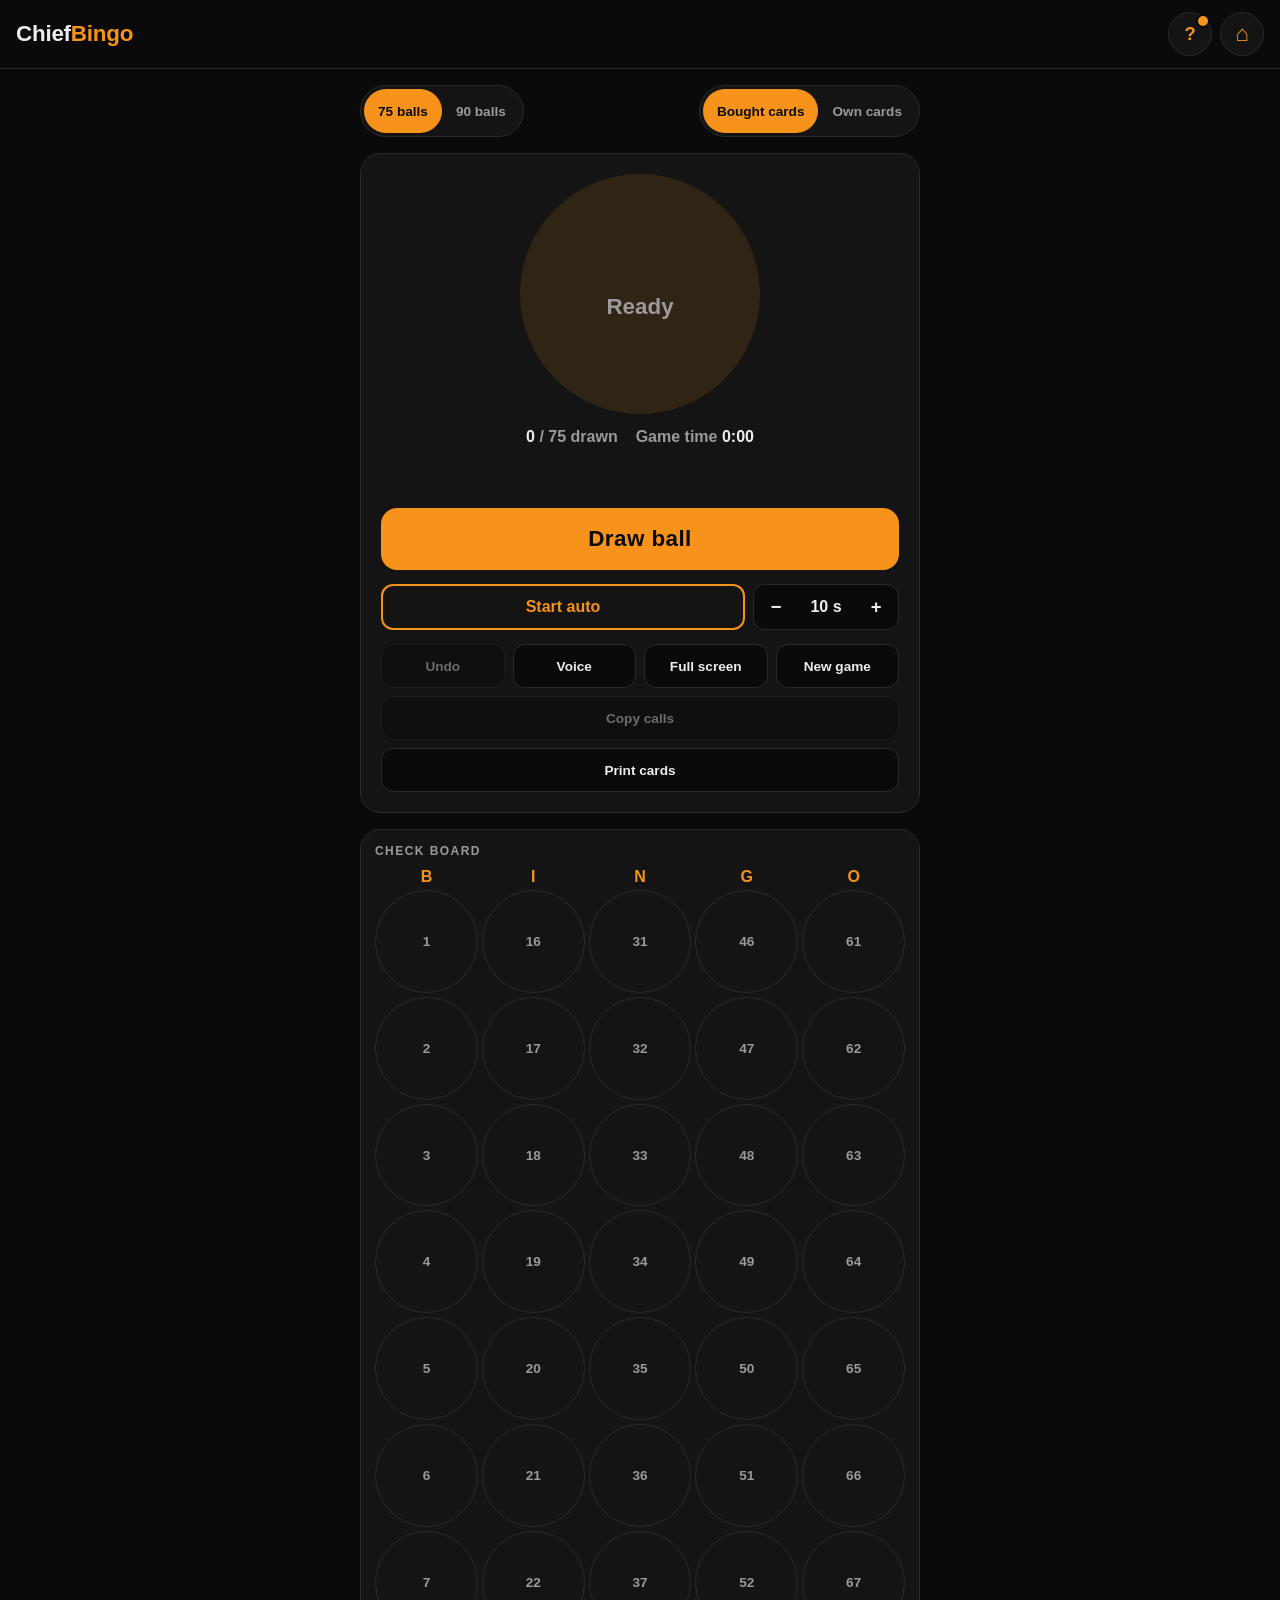
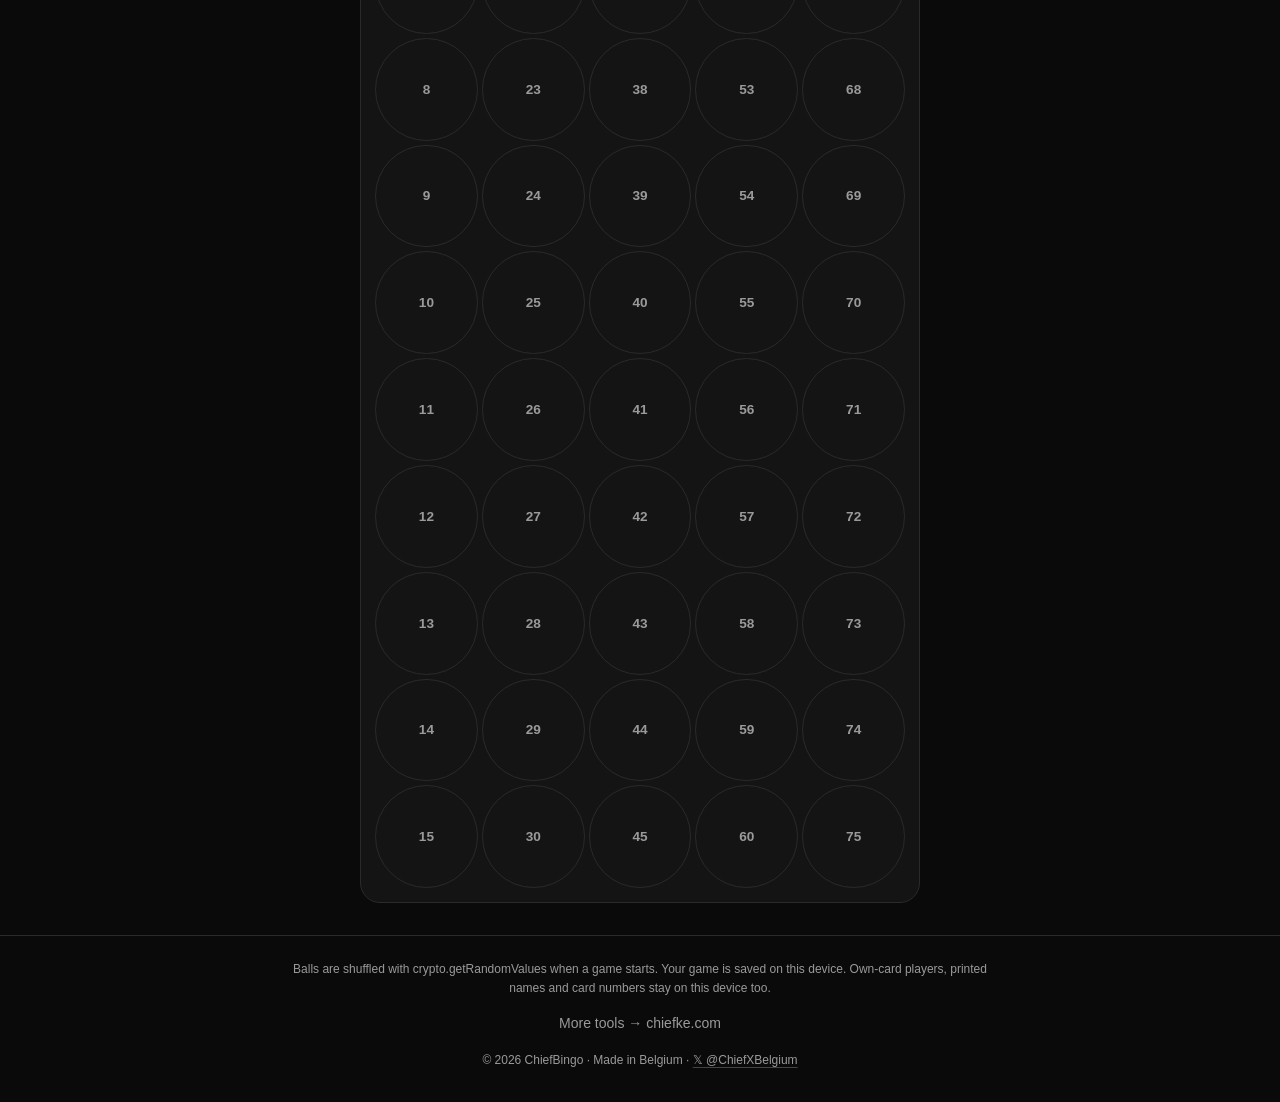
==== commit e0961712: "Updates-pagina per spel + Latest updates op chiefke.com" ====
--- a/bingo/index.html
+++ b/bingo/index.html
@@ -25,6 +25,7 @@
 <link rel="stylesheet" href="../assets/brand/chief-tokens.css">
 <link rel="stylesheet" href="../assets/brand/chief-gamebar.css">
 <link rel="stylesheet" href="../assets/brand/chief-footer.css">
+<link rel="stylesheet" href="../assets/updates/updates.css">
 <link rel="stylesheet" href="../assets/fonts/fonts.css">
 <style>
 /* Layout: one column, big ball on top as thumb zone, board below — Chief huisstijl (../assets/brand/chief-tokens.css), dark only.
@@ -32,10 +33,12 @@
    color-mix with --chief-bg); the A4 print sheets (.sheet, .th-*, @media print) keep their literal print colours (print exception, CLAUDE.md).
    Fonts = system font via the tokens, former display text heavy via --chief-fw-heavy; Archivo Black + JetBrains Mono only on the print sheets.
    Controls tap ≥ --chief-tap (44 px); balls and board cells are game pieces (exempt).
-   Games UI ronde 3: header = .chief-gamebar (../assets/brand/chief-gamebar.css) with [?] [⌂], no language toggle (no i18n).
-   Font sizes only via var(--chief-fs-*); exceptions = print (A4 sheets, mm) and game pieces that scale with the piece:
-   the ball (cqi of .ball), the caller-view ball (vw/vh/vmin, the drawn ball shown full screen), the caller-view history balls
-   (cqi of .hist), the winning card in the winner overlay (calc(var(--gw) …)) and the ×N bonus marker on a card cell. */
+   Games UI ronde 3: header = .chief-gamebar (../assets/brand/chief-gamebar.css) with [?] [⌂], English only, no language toggle
+   (CLAUDE.md: Uitzondering ChiefDice en ChiefBingo (enkel Engels)).
+   Font sizes only via var(--chief-fs-*); exceptions, each by name in the guard (test_chiefhub_chrome.py): print (A4 sheets, mm),
+   game pieces that scale with the piece — the ball (cqi of .ball), the winning card in the winner overlay (calc(var(--gw) …)),
+   the ×N bonus marker on a card cell — and the caller view, a full-screen projection view that scales with the screen
+   (drawn ball vw/vh/vmin, history balls cqi of .hist; CLAUDE.md: Uitzondering lettergrootte projectie). */
 :root{
   --bg:var(--chief-bg); --paper:var(--chief-surface); --ink:var(--chief-text); --muted:var(--chief-muted);
   --dauber:var(--chief-accent); --dauber-ink:var(--chief-accent-ink); --line:var(--chief-border); --hit:var(--chief-accent); --hit-soft:var(--chief-accent-dim);
@@ -51,10 +54,8 @@
 /* .wrap carries the page padding (was on body), so the gamebar runs full width; content stays 560 px wide */
 .wrap{box-sizing:content-box;max-width:560px;margin:0 auto;display:flex;flex-direction:column;gap:16px;
   padding:16px max(16px,env(safe-area-inset-right,0px)) calc(32px + env(safe-area-inset-bottom,0px)) max(16px,env(safe-area-inset-left,0px))}
-/* game chrome (Games UI ronde 3): local additions on top of the shared chief-gamebar.css */
-.chief-wordmark{line-height:var(--chief-tap)}                     /* tap area ≥ 44 px */
-.chief-gamebar__actions>*{flex-shrink:0}
-.chief-sheet{top:var(--hdr,0px)}                                   /* below the header: ? and ⌂ stay tappable */
+/* game chrome = the shared chief-gamebar.css only (UI ronde 4: wordmark tap area, flex-shrink and the sheet below the header via
+   --chief-gamebar-h come from there; no local additions) */
 .howto{margin:0;padding-left:1.2em}
 .howto li+li{margin-top:var(--chief-space-2)}
 .chief-sheet h3{margin:var(--chief-space-4) 0 var(--chief-space-2);font-size:var(--chief-fs-sm);text-transform:uppercase;letter-spacing:.12em;color:var(--muted)}
@@ -64,6 +65,12 @@
 .seg{display:inline-flex;background:var(--paper);border:1px solid var(--line);border-radius:999px;padding:3px}
 .seg button{min-height:var(--chief-tap);border:0;background:none;color:var(--muted);font:600 var(--chief-fs-sm) var(--body);padding:6px 14px;border-radius:999px;cursor:pointer}
 .seg button[aria-pressed="true"]{background:var(--hit);color:var(--dauber-ink)}
+/* armed "Tap again — …" (UI ronde 4, New game and the 75/90 switch): the shared .chief-btn--confirming (chief-gamebar.css,
+   specificity 0,1,0) loses against .seg button/.tools button declared here; this bridge repeats only what those override,
+   same tokens (the borderless segment gets the error edge as an inset ring, so its size does not change). */
+.seg button.chief-btn--confirming,.tools button.chief-btn--confirming{background:var(--chief-err-dim);border-color:var(--chief-err);color:var(--chief-text);
+  font-size:var(--chief-fs-xs);font-weight:var(--chief-fw-bold);line-height:var(--chief-lh-tight)}
+.seg button.chief-btn--confirming{box-shadow:inset 0 0 0 1px var(--chief-err)}
 .stage{background:var(--paper);border:1px solid var(--line);border-radius:20px;padding:20px;display:flex;flex-direction:column;align-items:center;gap:14px}
 .ball{width:min(62vw,240px);aspect-ratio:1;max-width:100%;border-radius:50%;container-type:inline-size;background:var(--dauber);color:var(--dauber-ink);
   display:flex;flex-direction:column;align-items:center;justify-content:center;
@@ -98,8 +105,10 @@
 .tools button[aria-pressed="true"]{border-color:var(--hit);color:var(--hit)}
 .tools button:disabled{opacity:.4;cursor:default}
 .tools button.copy{grid-column:1/-1}
+.tools button.arm-cancel{grid-column:4}    /* Cancel of an armed New game: directly below it (column 4), nothing above moves */
 .tools button.copy.ok{border-color:var(--hit);color:var(--hit)}
 button:focus-visible{outline:3px solid var(--hit);outline-offset:2px}
+/* .confirm = the "Add to Own cards" question in the print view (a choice, not a destructive double tap) */
 .confirm{width:100%;display:flex;gap:8px;align-items:center;justify-content:space-between;flex-wrap:wrap;background:var(--hit-soft);border-radius:12px;padding:10px 12px}
 .confirm p{margin:0;font-weight:600}
 .confirm div{display:flex;gap:8px}
@@ -176,11 +185,9 @@
 details.pl[open] summary::before{content:"▾"}
 details.pl summary .nm{font-weight:800;flex:1;min-width:0;overflow:hidden;text-overflow:ellipsis;white-space:nowrap}
 details.pl summary .pts{color:var(--hit);font-weight:800;font-variant-numeric:tabular-nums;white-space:nowrap}
-/* Remove: small destructive button — looks 24 px (pill on ::before), taps ≥ --chief-tap; the negative margin keeps the row height */
-details.pl summary .rm{position:relative;min-height:var(--chief-tap);margin:-10px 0;border:0;background:none;color:var(--muted);border-radius:999px;padding:0 10px;font:600 var(--chief-fs-sm) var(--body);cursor:pointer;white-space:nowrap}
-details.pl summary .rm::before{content:"";position:absolute;left:0;right:0;top:50%;height:24px;transform:translateY(-50%);border:1px solid var(--line);border-radius:999px;pointer-events:none;box-sizing:border-box}
-details.pl summary .rm.armed{color:var(--chief-err)}
-details.pl summary .rm.armed::before{border-color:var(--chief-err)}
+/* Remove = shared small destructive button .chief-btn--danger-small (looks small, taps ≥ --chief-tap) + .chief-btn--confirming
+   when armed (UI ronde 4); here only the negative margin that keeps the row height */
+details.pl summary .rm{flex:none;margin:-10px 0;white-space:nowrap}
 .minis{display:grid;grid-template-columns:repeat(auto-fill,minmax(128px,1fr));gap:10px;padding:0 12px 12px}
 .mini{display:flex;flex-direction:column;gap:4px}
 .mini .mg{display:grid;grid-template-columns:repeat(5,1fr);gap:2px}
@@ -357,12 +364,9 @@
       <button id="voice" type="button" aria-pressed="false">Voice</button>
       <button id="full" type="button">Full screen</button>
       <button id="reset" type="button">New game</button>
+      <button class="arm-cancel" id="resetCancel" type="button" hidden>Cancel</button>
       <button class="copy" id="copy" type="button" title="Copy drawn balls in draw order">Copy calls</button>
       <button class="wide" id="print" type="button" title="Make new Chief Bingo cards: A4, 4 per page">Print cards</button>
-    </div>
-    <div class="confirm" id="confirm" hidden>
-      <p id="confirmText">Start a new game?</p>
-      <div><button class="no" id="cNo" type="button">Cancel</button><button class="yes" id="cYes" type="button">Yes, restart</button></div>
     </div>
   </section>
 
@@ -399,7 +403,7 @@
 <ul class="howto">
   <li>Draw ball calls the next ball. Start auto draws one every few seconds; − and + set the pause.</li>
   <li>The check board marks every ball that has been drawn. Undo takes the last ball back.</li>
-  <li>Play with 75 or 90 balls. Switching, or New game, asks first and then ends the current game.</li>
+  <li>Play with 75 or 90 balls. Switching, or New game, ends the current game after a second tap (Tap again).</li>
   <li>Full screen is the caller view: the ball, big. Tap to draw; tap ✕ or press Escape to close it.</li>
   <li>Own cards (75 balls): add each player with the card numbers printed on their Chief Bingo cards. Scoreboard and patterns update with every ball.</li>
   <li>Print cards makes new A4 cards, 4 per page, that Own cards can score.</li>
@@ -412,6 +416,10 @@
   <div class="chief-sheet__box" role="dialog" aria-modal="true" aria-labelledby="help-title">
     <div class="chief-sheet__head"><h2 id="help-title">How to play</h2><button id="btn-help-close" class="chief-gamebar__btn" type="button" aria-label="Close">✕</button></div>
     <div id="help-body"></div>
+    <!-- UPDLINK:START -->
+    <a id="upd-link" class="chief-upd-link" href="/bingo/updates/">What&#39;s new</a>
+    <script src="../assets/updates/updates.js" data-game="bingo" data-latest="2026-11-25" defer></script>
+    <!-- UPDLINK:END -->
   </div>
 </div>
 <!-- CHIEF-FOOTER:START -->
@@ -479,7 +487,7 @@
 const STEPS=[3,5,8,10,15,20,30,45,60];
 let S={mode:75,order:[],idx:0,voice:false,interval:10,startedAt:null,endedAt:null,hist:10,pauseWin:true,winOpen:null};
 const HIST=[10,5,0];
-let pendingMode=null, auto=false, wasAuto=false, due=0, timer=null, raf=0, annWait=false, annT=null, winPause=false;
+let rmArm=null, auto=false, wasAuto=false, due=0, timer=null, raf=0, annWait=false, annT=null, winPause=false;
 
 function rnd(n){const a=new Uint32Array(1);const lim=Math.floor(0x100000000/n)*n;let x;do{crypto.getRandomValues(a);x=a[0]}while(x>=lim);return x%n}
 function shuffle(n){const arr=Array.from({length:n},(_,i)=>i+1);for(let i=n-1;i>0;i--){const j=rnd(i+1);[arr[i],arr[j]]=[arr[j],arr[i]]}return arr}
@@ -669,15 +677,25 @@
   b.textContent=ok?`Copied ✓ (${n})`:"Copy failed";b.classList.toggle("ok",ok);
   copyT=setTimeout(copyDone,2000);
 };
-function ask(mode,text){
-  if(S.idx===0){newGame(mode);return}
-  pendingMode=mode;$("confirmText").textContent=text;$("confirm").hidden=false;
-}
-$("reset").onclick=()=>ask(S.mode,"Start a new game? The current draw will be lost.");
-$("m75").onclick=()=>{if(S.mode!==75)ask(75,"Switch to 75 balls? The current game ends.")};
-$("m90").onclick=()=>{if(S.mode!==90)ask(90,"Switch to 90 balls? The current game ends.")};
-$("cNo").onclick=()=>{$("confirm").hidden=true;pendingMode=null};
-$("cYes").onclick=()=>{$("confirm").hidden=true;wasAuto=false;newGame(pendingMode);pendingMode=null};
+/* New game and the 75/90 switch (Games UI ronde 4): inline confirmation on the button itself, same pattern as ChiefRami —
+   first tap = "Tap again — …" (.chief-btn--confirming), second tap within ARM_MS = new game, otherwise back. New game gets a
+   Cancel directly below it; a 75/90 switch is cancelled by the active segment. No game yet (0 balls) = no question.
+   No alert/confirm, no box or toast. */
+const ARM_MS=5000;
+const ARM={reset:{label:"New game",ask:"Tap again — new game",cancel:"resetCancel"},
+  m75:{label:"75 balls",ask:"Tap again — new 75-ball game"},m90:{label:"90 balls",ask:"Tap again — new 90-ball game"}};
+let armed=null;
+function paintArm(id,on){const c=ARM[id],b=$(id);b.textContent=on?c.ask:c.label;b.classList.toggle("chief-btn--confirming",on);if(c.cancel)$(c.cancel).hidden=!on}
+function disarm(){if(!armed)return;const id=armed.id;clearTimeout(armed.t);armed=null;paintArm(id,false)}
+function ask(id,mode){
+  if(S.idx===0){disarm();newGame(mode);return}
+  if(armed&&armed.id===id){disarm();wasAuto=false;newGame(mode);return}
+  disarm();armed={id,t:setTimeout(disarm,ARM_MS)};paintArm(id,true);
+}
+$("reset").onclick=()=>ask("reset",S.mode);
+$("m75").onclick=()=>{if(S.mode!==75)ask("m75",75);else disarm()};
+$("m90").onclick=()=>{if(S.mode!==90)ask("m90",90);else disarm()};
+$("resetCancel").onclick=disarm;
 
 /* Own cards: Chief Bingo cards (CB-YYYYMMDD-NNNN) rebuilt in the browser + live scoring.
    Card algorithm + salt + scoring = chief-bingo (toolbox engine); cross-language contract = the VECTORS below.
@@ -932,6 +950,8 @@
   if(d&&(Math.abs(e.clientX-d.x)>10||Math.abs(e.clientY-d.y)>10||Math.abs($("win").scrollTop-d.s)>10))return;
   closeWin();
 });
+/* armed Remove (rmArm = {pid, t}) back to normal */
+function disarmRm(){if(!rmArm)return;clearTimeout(rmArm.t);rmArm=null;renderPlayers()}
 function renderPlayers(){
   const can=S.mode===75,show=P.own&&can,panel=$("players");
   $("cOwn").disabled=!can;$("cOwn").textContent=can?"Own cards":"Own cards (75 only)";
@@ -979,10 +999,16 @@
   ]));
   /* players + mini-cards */
   $("pList").replaceChildren(...P.players.map(p=>{
-    const rm=el("button",{cls:"rm",type:"button",text:"Remove"});
+    /* Remove: first tap = "Tap again — remove" on the button itself (UI ronde 4: shared classes, ARM_MS like New game, the armed
+       player survives a re-render by a draw), second tap within ARM_MS removes, otherwise back */
+    const on=!!rmArm&&rmArm.pid===p.id;
+    const rm=el("button",{cls:"rm chief-btn--danger-small"+(on?" chief-btn--confirming":""),type:"button",text:on?"Tap again — remove":"Remove"});
     rm.onclick=e=>{e.preventDefault();e.stopPropagation();
-      if(rm.classList.contains("armed")){P.players=P.players.filter(x=>x.id!==p.id);psave();renderPlayers();return}
-      rm.classList.add("armed");rm.textContent="Tap again";setTimeout(()=>{rm.classList.remove("armed");rm.textContent="Remove"},3000)};
+      if(rmArm&&rmArm.pid===p.id){clearTimeout(rmArm.t);rmArm=null;P.players=P.players.filter(x=>x.id!==p.id);psave();renderPlayers();return}
+      if(rmArm){clearTimeout(rmArm.t);rmArm=null;renderPlayers()}
+      rmArm={pid:p.id,t:setTimeout(disarmRm,ARM_MS)};
+      const b=document.querySelector(`details.pl[data-pid="${CSS.escape(p.id)}"] .rm`);
+      if(b){b.textContent="Tap again — remove";b.classList.add("chief-btn--confirming")}};
     const d=el("details",{cls:"pl","data-pid":p.id},[
       el("summary",null,[el("span",{cls:"nm",text:p.name}),el("span",{cls:"pts",text:fmtPts(sc.perPlayer[p.id])+" pt"}),rm]),
       el("div",{cls:"minis"},p.cards.map(id=>{
@@ -1172,7 +1198,8 @@
     +(CB.tie==="split"?"; on a tie the winners split the points. ":"; on a tie every winning card gets the full points. ")+bonusLine()+".";
   $("help-body").replaceChildren(frag);
 }
-function placeHelp(){document.documentElement.style.setProperty("--hdr",Math.max(0,Math.round($("hdr").getBoundingClientRect().bottom))+"px")}
+/* --chief-gamebar-h = bottom of the header: the shared chief-gamebar.css puts the sheet there (UI ronde 4; was a local sheet top) */
+function placeHelp(){document.body.style.setProperty("--chief-gamebar-h",Math.max(0,Math.ceil($("hdr").getBoundingClientRect().bottom))+"px")}
 function openHelp(){placeHelp();$("help").hidden=false;$("btn-help").setAttribute("aria-expanded","true");try{$("btn-help-close").focus({preventScroll:true})}catch(e){}}
 function closeHelp(){if($("help").hidden)return;$("help").hidden=true;$("btn-help").setAttribute("aria-expanded","false");try{$("btn-help").focus({preventScroll:true})}catch(e){}}
 $("btn-help").onclick=()=>$("help").hidden?openHelp():closeHelp();
@@ -1181,6 +1208,7 @@
 $("btn-home").addEventListener("click",()=>{if(!$("help").hidden){$("help").hidden=true;$("btn-help").setAttribute("aria-expanded","false")}});
 window.addEventListener("resize",()=>{if(!$("help").hidden)placeHelp()});
 window.addEventListener("scroll",()=>{if(!$("help").hidden)placeHelp()},{passive:true});
+if(window.ResizeObserver)try{new ResizeObserver(placeHelp).observe($("hdr"))}catch(e){}
 renderHowto();
 $("cOwn").onclick=()=>{if(S.mode!==75)return;P.own=true;psave();render(false)};
 $("cBought").onclick=()=>{P.own=false;psave();if(S.winOpen){S.winOpen=null;save()}render(false)};
--- a/assets/brand/chief-gamebar.css
+++ b/assets/brand/chief-gamebar.css
@@ -1,4 +1,4 @@
-/* GENERATED by chief_brand_sync_engine.py — bron chief-assets brand/chief-gamebar.css sha256:1cc2af80473c — NIET MET DE HAND BEWERKEN */
+/* GENERATED by chief_brand_sync_engine.py — bron chief-assets brand/chief-gamebar.css sha256:394031d1cf9e — NIET MET DE HAND BEWERKEN */
 /* chief-gamebar.css — gedeelde "game chrome" voor alle spelpagina's (bron van waarheid, chief-assets brand/).
    Sites krijgen een kopie via de sync-engine, naast chief-tokens.css; nooit met de hand bewerken in een site-repo.
    Laden ná chief-tokens.css. Enkel var(--chief-*), geen hex/rgb. Elke selector hangt aan een eigen klasse
@@ -16,8 +16,14 @@
          <a class="chief-gamebar__btn chief-gamebar__btn--home" aria-label="Home">⌂</a>
        </div>
      </header>
+   [extra] = .chief-gamebar__btn (icoon) of .chief-gamebar__pill (link-pill, bv. "Play ChiefYatzy →"). Tekst in een [extra]
+     staat in .chief-gamebar__label: onder 520 px verborgen (enkel het icoon, .chief-gamebar__icon), de tekst blijft in aria-label.
    Inline bevestiging ("Tap again — …"): .chief-btn--confirming op de knop zelf; .chief-gamebar--confirming op de header
-   laat profiel, taal en ? wijken zolang. Nooit een overlay of toast.
+   laat alles behalve ⌂ en de ✕ (.chief-gamebar__cancel, direct links van ⌂) wijken zolang. Nooit een overlay of toast.
+   --chief-gamebar-h = onderkant van de header (geen token: de pagina mag hem meten en zetten, bv. via JS op <body>);
+     zonder waarde rekent de sheet met de standaardhoogte van de header (padding + --chief-tap + rand).
+   .chief-tap-after = compacte bedieningsknop in een speelveld (CLAUDE.md): zichtbaar < 44 px mag, het ::after-tikvlak is
+     ≥ --chief-tap en gecentreerd. Het element zelf houdt zijn ::after vrij.
    How to play: <div class="chief-sheet"><div class="chief-sheet__box" role="dialog" aria-modal="true">
      <div class="chief-sheet__head"><h2>How to play</h2><button class="chief-gamebar__btn">✕</button></div> … </div></div> */
 
@@ -31,12 +37,15 @@
   font-family: var(--chief-font-body); color: var(--chief-text);
 }
 .chief-gamebar__actions { display: flex; align-items: center; gap: var(--chief-space-2); margin-left: auto; flex: none; }
+.chief-gamebar__actions > * { flex-shrink: 0; }   /* nooit stil samendrukken: te breed = meetbare fout, geen afgekapte knop */
+.chief-gamebar__actions > [hidden] { display: none; }
 
 /* ------------------------------------------------------------ wordmark: systeemfont, "Chief" in tekst, rest in accent */
 .chief-wordmark {
   min-width: 0; overflow: hidden; text-overflow: ellipsis; white-space: nowrap;
   font-family: var(--chief-font-body); font-weight: var(--chief-fw-heavy); font-size: var(--chief-fs-wordmark);
-  line-height: var(--chief-lh-tight); letter-spacing: -.01em; color: var(--chief-text); text-decoration: none;
+  line-height: var(--chief-tap); min-height: var(--chief-tap);   /* tikvlak ≥ --chief-tap (link of knop naar het spel-home) */
+  letter-spacing: -.01em; color: var(--chief-text); text-decoration: none;
 }
 .chief-wordmark > span, .chief-wordmark .name-accent { color: var(--chief-accent); }
 a.chief-wordmark:focus-visible { outline: 2px solid var(--chief-accent); outline-offset: 2px; border-radius: var(--chief-radius-sm); }
@@ -53,6 +62,21 @@
 .chief-gamebar__btn:hover, .chief-gamebar__btn:focus-visible { border-color: var(--chief-accent); }
 .chief-gamebar__btn:focus-visible { outline: 2px solid var(--chief-accent); outline-offset: 2px; }
 .chief-gamebar__btn:disabled, .chief-gamebar__btn[aria-disabled="true"] { opacity: .4; cursor: default; border-color: var(--chief-border); }
+/* ✕ van een bewapende ⌂: zelfde icoonknop, gedempt, staat direct links van ⌂ (⌂ blijft uiterst rechts) */
+.chief-gamebar__cancel { color: var(--chief-muted); font-size: var(--chief-fs-md); }
+.chief-gamebar__cancel:hover, .chief-gamebar__cancel:focus-visible { color: var(--chief-text); }
+
+/* ------------------------------------------------------------ link-pill als [extra] (bv. Dice → ChiefYatzy) */
+.chief-gamebar__pill {
+  display: inline-flex; align-items: center; justify-content: center; gap: var(--chief-space-1); flex: none;
+  min-height: var(--chief-tap); min-width: var(--chief-tap); padding: 0 var(--chief-space-3); box-sizing: border-box;
+  border: 1px solid var(--chief-accent); border-radius: var(--chief-radius-pill); background: transparent;
+  color: var(--chief-accent); font: inherit; font-size: var(--chief-fs-xs); font-weight: var(--chief-fw-bold);
+  line-height: var(--chief-lh-tight); white-space: nowrap; text-decoration: none; cursor: pointer; touch-action: manipulation;
+}
+.chief-gamebar__pill:hover, .chief-gamebar__pill:focus-visible { background: var(--chief-accent); color: var(--chief-accent-ink); }
+.chief-gamebar__pill:focus-visible { outline: 2px solid var(--chief-accent); outline-offset: 2px; }
+.chief-gamebar__icon { line-height: 1; }
 
 /* ------------------------------------------------------------ profielchip (👤 gast, emoji + naam familie) */
 .chief-gamebar__chip {
@@ -100,18 +124,34 @@
   white-space: normal; line-height: var(--chief-lh-tight); font-size: var(--chief-fs-xs); font-weight: var(--chief-fw-bold);
   background: var(--chief-err-dim); border-color: var(--chief-err); color: var(--chief-text);
 }
-.chief-btn--danger-small.chief-btn--confirming { background: transparent; }
+.chief-btn--confirming:hover, .chief-btn--confirming:focus-visible { background: var(--chief-err-dim); border-color: var(--chief-err); color: var(--chief-text); }
+.chief-btn--confirming:focus-visible { outline: 2px solid var(--chief-accent); outline-offset: 2px; }
+.chief-btn--danger-small.chief-btn--confirming,
+.chief-btn--danger-small.chief-btn--confirming:hover,
+.chief-btn--danger-small.chief-btn--confirming:focus-visible { background: transparent; }
 .chief-btn--danger-small.chief-btn--confirming::before { height: auto; top: 6px; bottom: 6px; transform: none;
   background: var(--chief-err-dim); border-color: var(--chief-err); }
 .chief-gamebar--confirming .chief-lang,
 .chief-gamebar--confirming .chief-gamebar__chip,
-.chief-gamebar--confirming .chief-gamebar__btn--help { display: none; }
+.chief-gamebar--confirming .chief-gamebar__btn--help,
+.chief-gamebar--confirming .chief-gamebar__actions > :not(.chief-gamebar__btn--home):not(.chief-gamebar__cancel) { display: none; }
+
+/* ------------------------------------------------------------ compacte bedieningsknop in een speelveld (beslissing 14)
+   Zichtbaar mag hij kleiner zijn dan 44 px; het onzichtbare ::after-vlak is ≥ --chief-tap en ligt gecentreerd erover.
+   :where() = specificiteit 0: een lokale position (absolute, fixed) wint altijd. */
+:where(.chief-tap-after) { position: relative; }
+.chief-tap-after::after {
+  content: ""; position: absolute; left: 50%; top: 50%; transform: translate(-50%, -50%);
+  width: max(100%, var(--chief-tap)); height: max(100%, var(--chief-tap));
+}
 
 /* ------------------------------------------------------------ How to play: ?-paneel (inhoud uit dezelfde bron als de <details> op de landing) */
 .chief-sheet {
   position: fixed; inset: 0; z-index: 80; display: flex; align-items: flex-start; justify-content: center;
+  /* onder de header: ⌂, ? en EN|NL blijven zichtbaar en tikbaar (header z-index 25 < sheet, dus nooit overlappen) */
+  top: var(--chief-gamebar-h, calc(max(var(--chief-space-3), env(safe-area-inset-top)) + var(--chief-tap) + var(--chief-space-3) + 1px));
   overflow-y: auto; -webkit-overflow-scrolling: touch; overscroll-behavior: contain;
-  padding: max(var(--chief-space-2), env(safe-area-inset-top)) var(--chief-space-2) max(var(--chief-space-2), env(safe-area-inset-bottom));
+  padding: var(--chief-space-2) var(--chief-space-2) max(var(--chief-space-2), env(safe-area-inset-bottom));
   background: var(--chief-backdrop);
 }
 .chief-sheet[hidden] { display: none; }
@@ -126,14 +166,28 @@
 }
 .chief-sheet__head h2 { flex: 1; margin: 0; font-size: var(--chief-fs-subtitle); font-weight: var(--chief-fw-heavy); line-height: var(--chief-lh-tight); }
 
-/* ------------------------------------------------------------ smalle schermen: wordmark + [👤] [EN|NL] [?] [⌂] op één rij (390 px) */
+/* ------------------------------------------------------------ smalle schermen: wordmark + [👤] [EN|NL] [?] [⌂] op één rij (390 px)
+   [extra] met tekst → enkel het icoon (tekst in aria-label), zoals de profielnaam. */
 @media (max-width: 520px) {
   .chief-gamebar { gap: var(--chief-space-2); }
   .chief-gamebar__actions { gap: var(--chief-space-1); }
   .chief-wordmark { font-size: var(--chief-fs-lg); }
   .chief-gamebar__chip { padding: 0 var(--chief-space-2); }
-  .chief-gamebar__chip-name { display: none; }
+  .chief-gamebar__chip-name, .chief-gamebar__label { display: none; }
+  .chief-gamebar__pill { padding: 0 var(--chief-space-2); font-size: var(--chief-fs-lg); }
   .chief-lang button { padding: 0 var(--chief-space-2); }
+}
+/* ≤ 380 px (360/375): smallere zijmarge en een kleiner wordmark, alles blijft op één rij (geen afkappen) */
+@media (max-width: 380px) {
+  .chief-gamebar { gap: var(--chief-space-1);
+    padding-left: max(var(--chief-space-2), env(safe-area-inset-left)); padding-right: max(var(--chief-space-2), env(safe-area-inset-right)); }
+  .chief-wordmark { font-size: var(--chief-fs-md); }
+}
+/* gsm-landscape: lagere header (minder padding), tikvlak blijft --chief-tap; de sheet rekent mee */
+@media (max-height: 520px) and (orientation: landscape) {
+  .chief-gamebar { padding-top: max(var(--chief-space-1), env(safe-area-inset-top)); padding-bottom: var(--chief-space-1); }
+  .chief-wordmark { font-size: var(--chief-fs-lg); }
+  .chief-sheet { top: var(--chief-gamebar-h, calc(max(var(--chief-space-1), env(safe-area-inset-top)) + var(--chief-tap) + var(--chief-space-1) + 1px)); }
 }
 
 @media print {
--- a/assets/updates/updates.css
+++ b/assets/updates/updates.css
@@ -0,0 +1,57 @@
+/* updates.css — "What's new"-pagina per spel + link en bolletje in de ?-sheet (2026-11-26, updates ronde 2).
+   Kopie per repo (zelfde inhoud). Enkel var(--chief-*), lettergroottes enkel via --chief-fs-*.
+   Beide talen staan in de server-HTML: [data-l="en"] / [data-l="nl"]; <html lang> (i18n van de site) kiest. */
+
+[data-l="nl"] { display: none; }
+html[lang="nl"] [data-l="nl"] { display: inline; }
+html[lang="nl"] [data-l="en"] { display: none; }
+
+/* ------------------------------------------------------------ link in de ?-sheet + bolletje */
+.chief-upd-link {
+  position: relative; display: inline-flex; align-items: center; min-height: var(--chief-tap); margin: var(--chief-space-3) 0 0;
+  padding: 0 var(--chief-space-4); border: 1px solid var(--chief-border); border-radius: var(--chief-radius-pill);
+  color: var(--chief-text); text-decoration: none; font-weight: var(--chief-fw-bold); font-size: var(--chief-fs-body);
+}
+.chief-upd-link:hover, .chief-upd-link:focus-visible { border-color: var(--chief-accent); }
+.chief-upd-link:focus-visible { outline: 2px solid var(--chief-accent); outline-offset: 2px; }
+.chief-upd-new { position: relative; }
+.chief-upd-new::after {
+  content: ""; position: absolute; top: 3px; right: 3px; width: 10px; height: 10px; border-radius: var(--chief-radius-pill);
+  background: var(--chief-accent); box-shadow: 0 0 0 2px var(--chief-bg); pointer-events: none;
+}
+
+/* ------------------------------------------------------------ updates-pagina */
+.upd { flex: 1; width: 100%; max-width: 720px; margin: 0 auto; padding: var(--chief-space-6) var(--chief-space-4) var(--chief-space-7); }
+.upd h1 { margin: 0 0 var(--chief-space-2); font-size: var(--chief-fs-title); line-height: var(--chief-lh-tight); overflow-wrap: anywhere; }
+.upd-about { margin: 0 0 var(--chief-space-6); color: var(--chief-muted); font-size: var(--chief-fs-body); }
+.upd-month { margin: 0 0 var(--chief-space-6); }
+.upd-month h2 {
+  margin: 0 0 var(--chief-space-3); color: var(--chief-muted); font-size: var(--chief-fs-md); text-transform: uppercase;
+  letter-spacing: .08em;
+}
+.upd-list { display: grid; gap: var(--chief-space-3); margin: 0; padding: 0; list-style: none; }
+.upd-entry {
+  display: grid; gap: var(--chief-space-2); padding: var(--chief-space-3) var(--chief-space-4); background: var(--chief-surface);
+  border: 1px solid var(--chief-border); border-radius: var(--chief-radius);
+}
+.upd-meta { display: flex; flex-wrap: wrap; align-items: center; gap: var(--chief-space-2); }
+.upd-date { color: var(--chief-muted); font-family: var(--chief-font-mono); font-size: var(--chief-fs-sm); }
+.upd-text { margin: 0; font-size: var(--chief-fs-body); line-height: var(--chief-lh-body); overflow-wrap: anywhere; }
+.upd-launched { margin: var(--chief-space-6) 0 0; color: var(--chief-muted); font-size: var(--chief-fs-sm); text-align: center; }
+.upd-back { margin: var(--chief-space-4) 0 0; }
+
+/* soortlabel: vorm én kleur (New = pill + bol, Improved = afgerond + driehoek, Fixed = recht, gestreept + vierkant) */
+.upd-kind {
+  display: inline-flex; align-items: center; gap: var(--chief-space-1); padding: 2px var(--chief-space-2);
+  border: 1px solid; font-size: var(--chief-fs-xs); font-weight: var(--chief-fw-bold); line-height: var(--chief-lh-tight);
+  letter-spacing: .06em; text-transform: uppercase;
+}
+.upd-kind::before { content: ""; flex: none; width: 8px; height: 8px; background: currentColor; }
+.upd-kind--new { color: var(--chief-accent-ink); background: var(--chief-accent); border-color: var(--chief-accent); border-radius: var(--chief-radius-pill); }
+.upd-kind--new::before { border-radius: var(--chief-radius-pill); }
+.upd-kind--improved { color: var(--chief-ok); background: var(--chief-ok-dim); border-color: var(--chief-ok); border-radius: var(--chief-radius-sm); }
+.upd-kind--improved::before { clip-path: polygon(50% 0, 100% 100%, 0 100%); }
+.upd-kind--fixed { color: var(--chief-text); background: transparent; border-color: var(--chief-border-strong); border-style: dashed; border-radius: 0; }
+
+/* ?-sheet van de updates-pagina */
+.upd-sheet-text { margin: 0 0 var(--chief-space-3); color: var(--chief-muted); font-size: var(--chief-fs-body); }
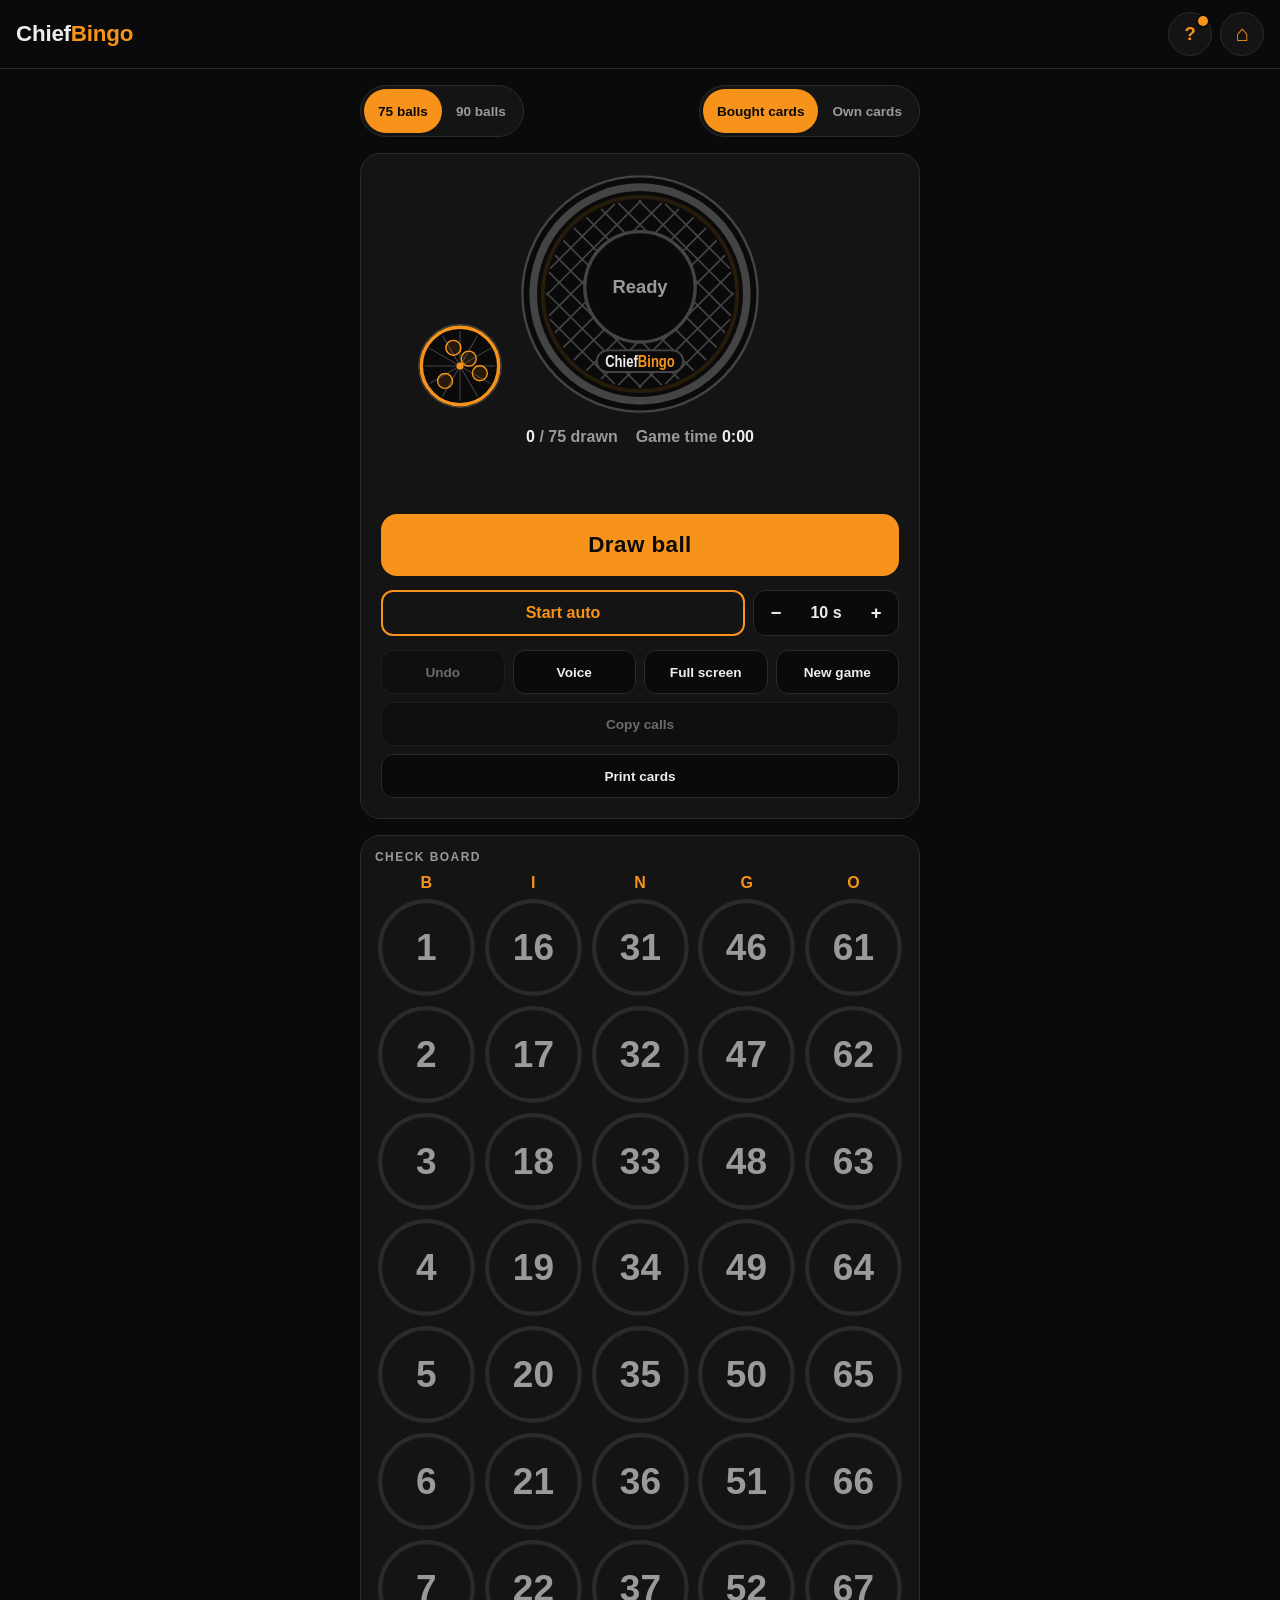
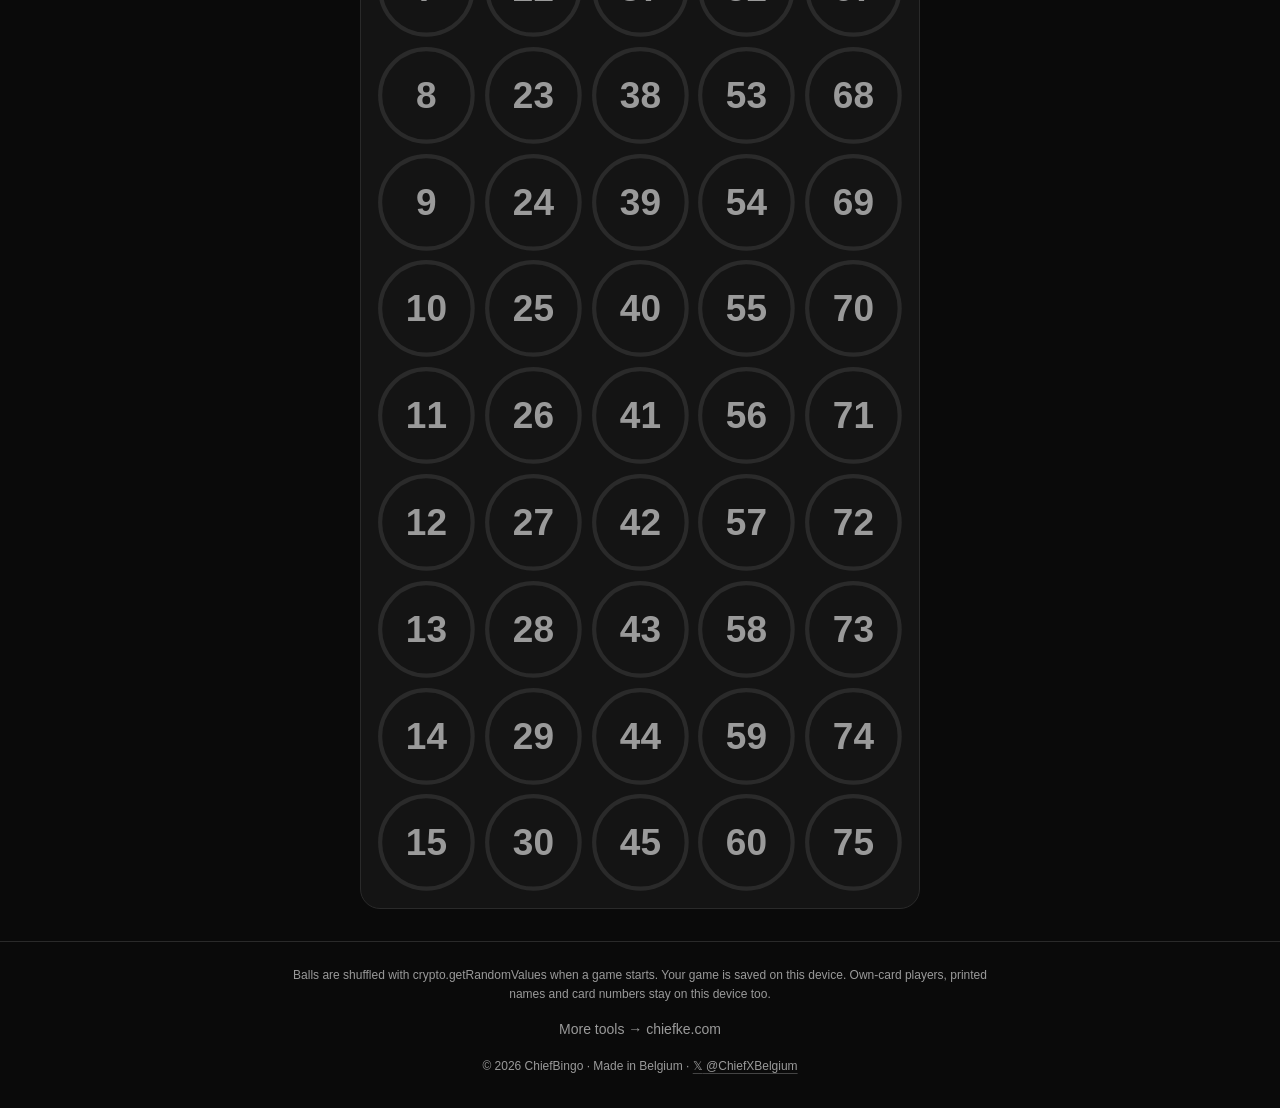
==== commit fb5d2f01: "ChiefBingo: house-style balls + drum roll-out animation" ====
--- a/bingo/index.html
+++ b/bingo/index.html
@@ -36,9 +36,9 @@
    Games UI ronde 3: header = .chief-gamebar (../assets/brand/chief-gamebar.css) with [?] [⌂], English only, no language toggle
    (CLAUDE.md: Uitzondering ChiefDice en ChiefBingo (enkel Engels)).
    Font sizes only via var(--chief-fs-*); exceptions, each by name in the guard (test_chiefhub_chrome.py): print (A4 sheets, mm),
-   game pieces that scale with the piece — the ball (cqi of .ball), the winning card in the winner overlay (calc(var(--gw) …)),
-   the ×N bonus marker on a card cell — and the caller view, a full-screen projection view that scales with the screen
-   (drawn ball vw/vh/vmin, history balls cqi of .hist; CLAUDE.md: Uitzondering lettergrootte projectie). */
+   game pieces that scale with the piece — every ball (ballSVG(): text in SVG viewBox units, .bsv …), the winning card in the
+   winner overlay (calc(var(--gw) …)), the ×N bonus marker on a card cell — and the caller view, a full-screen projection view
+   whose ball scales with the screen (.focus .fball in vw/vh; CLAUDE.md: Uitzondering lettergrootte projectie). */
 :root{
   --bg:var(--chief-bg); --paper:var(--chief-surface); --ink:var(--chief-text); --muted:var(--chief-muted);
   --dauber:var(--chief-accent); --dauber-ink:var(--chief-accent-ink); --line:var(--chief-border); --hit:var(--chief-accent); --hit-soft:var(--chief-accent-dim);
@@ -72,24 +72,57 @@
   font-size:var(--chief-fs-xs);font-weight:var(--chief-fw-bold);line-height:var(--chief-lh-tight)}
 .seg button.chief-btn--confirming{box-shadow:inset 0 0 0 1px var(--chief-err)}
 .stage{background:var(--paper);border:1px solid var(--line);border-radius:20px;padding:20px;display:flex;flex-direction:column;align-items:center;gap:14px}
-.ball{width:min(62vw,240px);aspect-ratio:1;max-width:100%;border-radius:50%;container-type:inline-size;background:var(--dauber);color:var(--dauber-ink);
-  display:flex;flex-direction:column;align-items:center;justify-content:center;
-  box-shadow:inset -14px -18px 0 color-mix(in srgb,var(--chief-bg) 12%,transparent)}
-.ball .letter{font-family:var(--display);font-weight:var(--chief-fw-heavy);font-size:var(--chief-fs-xl);font-size:11cqi;line-height:1;opacity:.85;min-height:1.6rem}
-.ball .num{font-family:var(--display);font-weight:var(--chief-fw-heavy);font-size:var(--chief-fs-title);font-size:40cqi;line-height:1;font-variant-numeric:tabular-nums}
-.ball.idle{background:var(--hit-soft);color:var(--muted);box-shadow:none}
-.ball.idle .num{font-size:var(--chief-fs-xl);font-family:var(--body);font-weight:800}
-.pop{animation:pop .35s ease-out}
+/* Balls + drum (2026-11-28): ballSVG() = one inline-SVG renderer for every ball, viewBox 0 0 100 100, ChiefCards back motif
+   (diagonal lattice, accent ring, dim inner ring, plate). Big = current ball + caller view, middle = history, small = board.
+   Colours only via the var(--chief-*) classes below (never hex); no defs/pattern/clipPath/ids (dozens of balls per page):
+   the lattice is clipped mathematically on the inner circle. Scale-aware: strokes ≥ 1 screen px, lattice step ≥ ±6 screen px;
+   the wordmark goes below 72 px, the lattice below 48 px. Ball text = SVG viewBox units (game piece, by name in the guard). */
+.bz{position:relative;width:100%;display:flex;justify-content:center}
+.ball{position:relative;width:min(62vw,240px);aspect-ratio:1;max-width:100%}
+.art{width:100%;height:100%}
+.bghost{position:absolute;inset:0;pointer-events:none;z-index:1}
+.sr{position:absolute;width:1px;height:1px;margin:-1px;padding:0;border:0;overflow:hidden;clip:rect(0 0 0 0);white-space:nowrap}
+.bsv,.dsv{display:block;width:100%;height:100%;overflow:visible}
+.bsv text{font-family:var(--chief-font-display);font-weight:var(--chief-fw-heavy);text-anchor:middle;dominant-baseline:central;font-variant-numeric:tabular-nums}
+.bsv .b-face{fill:var(--chief-bg);stroke:var(--chief-border-strong)}
+.bsv .b-lat{fill:none;stroke:var(--chief-border-strong)}
+.bsv .b-ring{fill:none;stroke:var(--chief-accent)}
+.bsv .b-dim{fill:none;stroke:var(--chief-accent-dim)}
+.bsv .b-plate{fill:var(--chief-bg);stroke:var(--chief-accent)}
+.bsv .b-pill{fill:var(--chief-bg);stroke:var(--chief-border-strong)}
+.bsv .b-bx{fill:var(--chief-accent);stroke:var(--chief-bg)}
+.bsv.idle .b-ring,.bsv.idle .b-plate{stroke:var(--chief-border-strong)}
+.bsv .t-let{fill:var(--chief-accent);font-size:12px}
+.bsv .t-num{fill:var(--chief-text);font-size:25px}
+.bsv .t-n90{fill:var(--chief-text);font-size:30px}
+.bsv .t-idle{fill:var(--chief-muted);font-size:8px}
+.bsv .t-wm{fill:var(--chief-text);font-size:7px}
+.bsv .t-wm2{fill:var(--chief-accent)}
+.bsv .t-bx{fill:var(--chief-accent-ink);font-size:10px}
+.bsv .m-let{fill:var(--chief-accent);font-size:24px}
+.bsv .m-num{fill:var(--chief-text);font-size:40px}
+.bsv .m-n90{fill:var(--chief-text);font-size:46px}
+.bsv .m-bx{fill:var(--chief-accent-ink);font-size:17px}
+.bsv .s-ring{fill:none;stroke:var(--chief-border)}
+.bsv .s-num{fill:var(--chief-muted);font-weight:600;font-size:36px}
+/* drum: accent rim, spokes, mini balls; .d-rot turns during a draw (WAAPI, transform only) */
+.drum{cursor:pointer;-webkit-tap-highlight-color:transparent}
+.bz .drum{position:absolute;left:0;top:0;width:min(56px,14vw);aspect-ratio:1}
+@media (min-width:520px){.bz .drum{width:88px;top:auto;bottom:4px;left:calc(50% - 224px)}}
+.dsv .d-face{fill:var(--chief-bg);stroke:var(--chief-border-strong)}
+.dsv .d-spk{fill:none;stroke:var(--chief-border-strong)}
+.dsv .d-mb{fill:var(--chief-accent-dim);stroke:var(--chief-accent)}
+.dsv .d-rim{fill:none;stroke:var(--chief-accent)}
+.dsv .d-hub{fill:var(--chief-accent)}
+.dsv .d-rot{transform-origin:50px 50px}
 @keyframes pop{0%{transform:scale(.7)}70%{transform:scale(1.06)}100%{transform:scale(1)}}
-@media (prefers-reduced-motion:reduce){.pop{animation:none}}
 .meta{display:flex;gap:18px;color:var(--muted);font-weight:600;font-variant-numeric:tabular-nums;flex-wrap:wrap;justify-content:center}
 .meta b{color:var(--ink)}
 .bar{width:100%;height:6px;border-radius:999px;background:var(--hit-soft);overflow:hidden}
 .bar i{display:block;height:100%;width:0;background:var(--hit);border-radius:inherit}
 .barnote{width:100%;text-align:center;font-weight:800;font-size:var(--chief-fs-xs);letter-spacing:.08em;color:var(--muted);margin-top:-8px}
-.recent{display:flex;gap:6px;min-height:34px;flex-wrap:wrap;justify-content:center}
-.recent span{min-width:34px;height:34px;padding:0 6px;border-radius:999px;border:2px solid var(--hit);color:var(--hit);
-  display:inline-flex;align-items:center;justify-content:center;font-weight:800;font-variant-numeric:tabular-nums;font-size:var(--chief-fs-sm)}
+.recent{display:flex;gap:6px;min-height:40px;flex-wrap:wrap;justify-content:center}
+.recent .mb{display:block;width:40px;height:40px}
 .draw{width:100%;border:0;border-radius:16px;background:var(--hit);color:var(--dauber-ink);font:var(--chief-fw-heavy) var(--chief-fs-xl) var(--display);padding:18px;cursor:pointer;letter-spacing:.02em}
 .draw:active{transform:translateY(1px)}
 .draw:disabled{opacity:.4;cursor:default}
@@ -118,34 +151,33 @@
 .board{background:var(--paper);border:1px solid var(--line);border-radius:20px;padding:14px}
 .board h2{font-size:var(--chief-fs-xs);text-transform:uppercase;letter-spacing:.12em;color:var(--muted);margin:0 0 10px}
 .grid{display:grid;gap:4px}
-.cell{aspect-ratio:1;border-radius:50%;display:flex;align-items:center;justify-content:center;font-weight:600;
-  font-size:var(--chief-fs-sm);color:var(--muted);font-variant-numeric:tabular-nums;border:1px solid var(--line)}
-.cell.on{background:var(--hit);border-color:var(--hit);color:var(--dauber-ink);font-weight:800}
-.cell.last{outline:3px solid var(--ink);outline-offset:1px}
+/* board = small balls: not drawn = muted ring + text, drawn = accent ring, last = accent fill with --chief-bg text */
+.cell{aspect-ratio:1;min-width:0}
+.cell.on .s-ring{stroke:var(--chief-accent)}
+.cell.on .s-num{fill:var(--chief-text);font-weight:800}
+.cell.last .s-ring{fill:var(--chief-accent);stroke:var(--chief-accent)}
+.cell.last .s-num{fill:var(--chief-bg)}
 .colhead{font-family:var(--display);font-weight:var(--chief-fw-heavy);text-align:center;color:var(--hit);font-size:var(--chief-fs-md)}
 /* Chief-footer (chief-brand-sync) verborgen zolang de caller-view open is */
 body:has(#focus:not([hidden])) .chief-footer{display:none}
 
-/* Caller view: number only */
+/* Caller view: the big ball (+ drum in its empty top-left corner), scaled with the screen (projection view) */
 .focus{position:fixed;inset:0;z-index:50;background:var(--bg);color:var(--hit);
   display:flex;flex-direction:column;align-items:center;justify-content:center;gap:2vh;cursor:pointer;user-select:none;-webkit-user-select:none;
   padding:calc(64px + env(safe-area-inset-top,0px)) max(16px,env(safe-area-inset-right,0px)) calc(48px + env(safe-area-inset-bottom,0px)) max(16px,env(safe-area-inset-left,0px))}
-.focus .now{display:flex;flex-direction:column;align-items:center;min-height:0}
-.focus .fl{font-family:var(--display);font-weight:var(--chief-fw-heavy);font-size:min(12vmin,8rem);line-height:1;opacity:.75;min-height:1em}
-.focus .fn{font-family:var(--display);font-weight:var(--chief-fw-heavy);font-size:min(60vw,46vh);line-height:.9;font-variant-numeric:tabular-nums}
-.focus.nohist .fn{font-size:min(66vw,62vh)}
-.focus .fn.small{font-family:var(--body);font-weight:800;font-size:var(--chief-fs-title);color:var(--ink)}
-.focus .hist{display:grid;grid-template-columns:repeat(5,minmax(0,1fr));gap:min(2vw,12px);width:min(100%,720px);container-type:inline-size}
-.focus .hist span{aspect-ratio:1;border-radius:50%;border:3px solid var(--line);color:var(--ink);background:var(--paper);
-  display:flex;align-items:center;justify-content:center;flex-direction:column;line-height:1;
-  font:var(--chief-fw-heavy) var(--chief-fs-title) var(--display);font-size:7.5cqi;font-variant-numeric:tabular-nums}
-.focus .hist span small{font-size:.45em;color:var(--hit);margin-bottom:.15em}
-.focus .hist span:first-child{border-color:var(--hit)}
+.focus .now{position:relative;display:flex;flex-direction:column;align-items:center;min-height:0}
+.focus .fball{position:relative;width:min(78vw,46vh);aspect-ratio:1}
+.focus.nohist .fball{width:min(86vw,62vh)}
+.focus .fdrum{position:absolute;left:0;top:0;width:16%;aspect-ratio:1}
+.focus .hist{display:grid;grid-template-columns:repeat(5,minmax(0,1fr));gap:min(2vw,12px);width:min(100%,720px)}
+.focus .hist .hb{display:block;aspect-ratio:1;min-width:0}
+.focus .hist .hb:not(:first-child) .b-ring{stroke:var(--chief-border-strong)}
 .focus .hlabel{color:var(--muted);font:800 var(--chief-fs-xs) var(--body);letter-spacing:.14em;text-transform:uppercase}
 .focus .hside{display:flex;flex-direction:column;align-items:center;gap:8px;width:100%}
 @media (orientation:landscape){
   .focus{flex-direction:row;gap:4vw}
-  .focus .fn{font-size:min(40vw,62vh)}
+  .focus .fball{width:min(40vw,64vh)}
+  .focus.nohist .fball{width:min(60vw,70vh)}
   .focus .hside{width:min(42vw,560px)}
 }
 .focus .fx,.focus .fh{position:absolute;top:calc(12px + env(safe-area-inset-top,0px));height:var(--chief-tap);border-radius:999px;border:1px solid var(--line);
@@ -328,7 +360,7 @@
   <a class="chief-wordmark" href="/bingo/">Chief<span>Bingo</span></a>
   <div class="chief-gamebar__actions">
     <button id="btn-help" class="chief-gamebar__btn chief-gamebar__btn--help" type="button" aria-label="How to play" aria-haspopup="dialog" aria-controls="help" aria-expanded="false">?</button>
-    <a id="btn-home" class="chief-gamebar__btn chief-gamebar__btn--home" href="https://chiefke.com/" aria-label="Home (chiefke.com)">⌂</a>
+    <a id="btn-home" class="chief-gamebar__btn chief-gamebar__btn--home" href="https://chiefke.com/" aria-label="All games" title="All games">⌂</a>
   </div>
 </header>
 <div class="wrap">
@@ -344,7 +376,10 @@
   </div>
 
   <section class="stage">
-    <div id="ball" class="ball idle" aria-live="assertive"><span class="letter" id="letter"></span><span class="num" id="num">Ready</span></div>
+    <div class="bz">
+      <div class="drum" id="drum" aria-hidden="true"></div>
+      <div id="ball" class="ball idle" aria-live="assertive"><div class="art" id="ballArt"></div><span class="sr"><span id="letter"></span> <span id="num">Ready</span></span></div>
+    </div>
     <div class="meta"><span id="count"><b>0</b> / 75 drawn</span><span>Game time <b id="clock">0:00</b></span></div>
     <div class="bar" id="bar" hidden><i id="barFill"></i></div>
     <div class="barnote" id="barNote" hidden>waiting for announcement</div>
@@ -418,7 +453,7 @@
     <div id="help-body"></div>
     <!-- UPDLINK:START -->
     <a id="upd-link" class="chief-upd-link" href="/bingo/updates/">What&#39;s new</a>
-    <script src="../assets/updates/updates.js" data-game="bingo" data-latest="2026-11-25" defer></script>
+    <script src="../assets/updates/updates.js" data-game="bingo" data-latest="2026-11-28" defer></script>
     <!-- UPDLINK:END -->
   </div>
 </div>
@@ -443,7 +478,8 @@
 <div class="focus" id="focus" hidden role="dialog" aria-label="Caller view">
   <button class="fx" id="fClose" type="button" aria-label="Close full screen">✕</button>
   <button class="fh" id="fHist" type="button">Last 10</button>
-  <div class="now"><span class="fl" id="fLetter"></span><span class="fn" id="fNum"></span></div>
+  <div class="now"><div class="fball" id="fBall"><div class="art" id="fBallArt"></div></div><div class="drum fdrum" id="fDrum" aria-hidden="true"></div>
+    <span class="sr"><span class="fl" id="fLetter"></span> <span class="fn" id="fNum"></span></span></div>
   <div class="hside" id="fSide"><span class="hlabel" id="fLabel">Previous</span><div class="hist" id="fList"></div></div>
   <span class="fs" id="fStatus"></span>
   <div class="fb" id="fBar" hidden><i id="fBarFill"></i></div>
@@ -500,23 +536,160 @@
 const drawn=()=>S.order.slice(0,S.idx);
 const done=()=>S.idx>=S.mode;
 
-function newGame(mode){stopAuto();sqClear();S.mode=mode;S.order=shuffle(mode);S.idx=0;S.winOpen=null;S.startedAt=null;S.endedAt=null;save();buildGrid();render(false)}
+/* ---------- Balls + drum (2026-11-28) ----------
+   ballSVG(num, size, opts) → inline SVG string (viewBox 0 0 100 100), the only ball renderer on this page.
+   size "l" = big (current ball, caller view): face, lattice clipped on the inner circle, accent ring, dim inner ring, plate with
+   letter + number, wordmark pill; "m" = middle (history): rings + letter + number; "s" = small (board): ring + number.
+   opts.px = rendered width in screen px (scale-aware: every stroke ≥ 1 screen px, lattice step = max(viewBox step, 6 screen px),
+   ≥ 3 lines per direction; no wordmark below 72 px, no lattice below 48 px); opts.mode = 75|90 (default S.mode); opts.idle =
+   plate text of an empty big ball. Bonus balls (CB.bonus, 75 only) get the ×CB.mult badge on "l" and "m".
+   Only numbers, letters and constants end up in the string (escaped); colours via CSS classes (var(--chief-*)). */
+const BALL={face:1,lat:.7,latStep:6.8,minGapPx:6,minLines:3,ring:3.2,dim:1.6,plate:1.4,rLat:39,wmMin:72,latMin:48};
+const f2=v=>String(Math.round(v*100)/100);
+const escX=s=>String(s).replace(/[&<>"']/g,c=>"&#"+c.charCodeAt(0)+";");
+/* diagonal lattice y = ±x + c inside the circle (cx, cy, r): each line = the chord of the circle, so it ends exactly on the circle */
+function ballLattice(cx,cy,r,px){
+  let step=Math.max(BALL.latStep,BALL.minGapPx*100/px);
+  while(2*Math.floor((r-1e-6)/step)+1<BALL.minLines)step*=.9;
+  const K=Math.floor((r-1e-6)/step),q=Math.SQRT1_2;let d="";
+  for(const [ax,ay,nx,ny] of [[q,q,q,-q],[q,-q,q,q]])
+    for(let k=-K;k<=K;k++){const o=k*step,h=Math.sqrt(r*r-o*o),mx=cx+o*nx,my=cy+o*ny;
+      d+=`M${f2(mx-h*ax)},${f2(my-h*ay)}L${f2(mx+h*ax)},${f2(my+h*ay)}`}
+  return {d,step,lines:2*K+1};
+}
+function ballSVG(num,size,opts){
+  const o=opts||{},px=o.px>0?o.px:({l:240,m:40,s:48}[size]||48),u=100/px,mode=o.mode||S.mode;
+  const n=Number.isInteger(num)&&num>0?num:0,L=n&&mode===75?"BINGO"[Math.floor((n-1)/15)]:"";
+  const bonus=!!n&&mode===75&&CB.bonus.includes(n),sw=v=>f2(Math.max(v,u));
+  /* text y = visual centre (dominant-baseline:central); sizes only in the CSS classes */
+  const badge=(x,y,r,cls)=>`<circle class="b-bx" cx="${x}" cy="${y}" r="${r}" stroke-width="${sw(1.2)}"/>`
+    +`<text class="${cls}" x="${x}" y="${y}">×${escX(fmtPts(CB.mult))}</text>`;
+  let s=`<svg class="bsv bs-${size}${n?"":" idle"}" viewBox="0 0 100 100"${size==="s"?"":' aria-hidden="true"'} focusable="false"`
+    +` data-size="${size}" data-num="${n||""}" data-letter="${L}" data-px="${f2(px)}"${bonus?' data-bonus="1"':""}>`;
+  if(size==="s")
+    return s+`<circle class="s-ring" cx="50" cy="50" r="45" stroke-width="${sw(4)}"/><text class="s-num" x="50" y="50">${n}</text></svg>`;
+  if(size==="m"){
+    s+=`<circle class="b-face" cx="50" cy="50" r="48" stroke-width="${sw(1)}"/><circle class="b-ring" cx="50" cy="50" r="44" stroke-width="${sw(5)}"/>`
+      +`<circle class="b-dim" cx="50" cy="50" r="37.5" stroke-width="${sw(2.5)}"/>`;
+    s+=L?`<text class="m-let" x="50" y="30.5">${L}</text><text class="m-num" x="50" y="61">${n}</text>`
+      :`<text class="m-n90" x="50" y="50">${n}</text>`;
+    if(bonus)s+=badge(83,17,15,"m-bx");
+    return s+"</svg>";
+  }
+  s+=`<circle class="b-face" cx="50" cy="50" r="49" stroke-width="${sw(BALL.face)}"/>`;
+  if(px>=BALL.latMin){const l=ballLattice(50,50,BALL.rLat,px);
+    s+=`<path class="b-lat" d="${l.d}" stroke-width="${sw(BALL.lat)}" data-step="${f2(l.step)}" data-lines="${l.lines}" data-r="${BALL.rLat}"/>`}
+  s+=`<circle class="b-ring" cx="50" cy="50" r="44.5" stroke-width="${sw(BALL.ring)}"/><circle class="b-dim" cx="50" cy="50" r="40.5" stroke-width="${sw(BALL.dim)}"/>`;
+  const pcy=L?44:47,pr=23;   /* 90 balls (no letter): the plate moves to the middle */
+  s+=`<circle class="b-plate" cx="50" cy="${pcy}" r="${pr}" stroke-width="${sw(BALL.plate)}"/>`;
+  if(!n){const t=String(o.idle||"");s+=`<text class="t-idle" x="50" y="${pcy}" textLength="${f2(Math.min(38,t.length*4.6))}" lengthAdjust="spacingAndGlyphs">${escX(t)}</text>`}
+  else if(L)s+=`<text class="t-let" x="50" y="33">${L}</text><text class="t-num" x="50" y="51.5">${n}</text>`;
+  else s+=`<text class="t-n90" x="50" y="${pcy}">${n}</text>`;
+  if(px>=BALL.wmMin){const py=pcy+pr+3.5;   /* wordmark pill: "Chief" in --chief-text, "Bingo" in --chief-accent (= the gamebar wordmark) */
+    s+=`<rect class="b-pill" x="32" y="${f2(py)}" width="36" height="9" rx="4.5" stroke-width="${sw(.8)}"/>`
+      +`<text class="t-wm" x="50" y="${f2(py+4.5)}" textLength="29" lengthAdjust="spacingAndGlyphs">Chief<tspan class="t-wm2">Bingo</tspan></text>`}
+  if(bonus)s+=badge(83,17,11,"t-bx");
+  return s+"</svg>";
+}
+/* drum: accent rim, spokes + 4 mini balls in the turning group .d-rot */
+function drumSVG(px){
+  const u=100/(px>0?px:56),sw=v=>f2(Math.max(v,u));
+  let s=`<svg class="dsv" viewBox="0 0 100 100" aria-hidden="true" focusable="false"><circle class="d-face" cx="50" cy="50" r="47" stroke-width="${sw(1.2)}"/><g class="d-rot">`;
+  for(let a=0;a<180;a+=30){const t=a*Math.PI/180,x=40*Math.cos(t),y=40*Math.sin(t);
+    s+=`<path class="d-spk" d="M${f2(50-x)},${f2(50-y)}L${f2(50+x)},${f2(50+y)}" stroke-width="${sw(1.2)}"/>`}
+  for(const [r,a] of [[24,20],[24,135],[22,250],[13,320]]){const t=a*Math.PI/180;
+    s+=`<circle class="d-mb" cx="${f2(50+r*Math.cos(t))}" cy="${f2(50+r*Math.sin(t))}" r="8.5" stroke-width="${sw(1.6)}"/>`}
+  return s+`</g><circle class="d-rim" cx="50" cy="50" r="44" stroke-width="${sw(4)}"/><circle class="d-hub" cx="50" cy="50" r="4"/></svg>`;
+}
+const Z={main:{ball:$("ball"),art:$("ballArt"),drum:$("drum"),hist:$("recent"),idle:"Ready",nominal:240},
+  focus:{ball:$("fBall"),art:$("fBallArt"),drum:$("fDrum"),hist:$("fList"),idle:"Tap to draw",nominal:480}};
+const pxOf=e=>Math.round(e.getBoundingClientRect().width);
+function paintBig(z,num){
+  const px=pxOf(z.art)||z.nominal,k=[num||0,S.mode,px].join("|");
+  if(z.art.dataset.k===k)return;
+  z.art.dataset.k=k;z.art.innerHTML=ballSVG(num||0,"l",{px,idle:z.idle});
+}
+function paintDrum(z){const px=pxOf(z.drum)||56;if(z.drum.dataset.k===String(px))return;z.drum.dataset.k=String(px);z.drum.innerHTML=drumSVG(px)}
+function fHistPx(){const l=$("fList"),w=l.clientWidth;if(!w)return 100;const g=parseFloat(getComputedStyle(l).columnGap)||0;return Math.max(20,(w-4*g)/5)}
+function paintHist(z,list,px){
+  const k=list.join(",")+"|"+S.mode+"|"+Math.round(px);if(z.hist.dataset.k===k)return;z.hist.dataset.k=k;
+  z.hist.innerHTML=list.map(n=>`<span class="${z===Z.main?"mb":"hb"}" role="img" aria-label="${escX((letter(n)?letter(n)+" ":"")+n)}">${ballSVG(n,"m",{px})}</span>`).join("");
+}
+function paintHists(){const p=drawn().slice(0,-1).reverse();paintHist(Z.main,p.slice(0,5),40);paintHist(Z.focus,p.slice(0,S.hist),fHistPx())}
+function paintBoard(){
+  const g=$("grid"),c=g.querySelector(".cell");if(!c)return;
+  const px=pxOf(c)||48,k=S.mode+"|"+px;if(g.dataset.k===k)return;g.dataset.k=k;
+  g.querySelectorAll(".cell").forEach(e=>{e.innerHTML=ballSVG(+e.dataset.n,"s",{px})});
+}
+function paintSizes(){
+  roRaf=0;const last=drawn().slice(-1)[0];
+  paintDrum(Z.main);paintBig(Z.main,last);
+  if(!$("focus").hidden){paintDrum(Z.focus);paintBig(Z.focus,last)}
+  paintBoard();paintHists();
+}
+let roRaf=0;
+const reflow=()=>{if(!roRaf)roRaf=requestAnimationFrame(paintSizes)};
+if(window.ResizeObserver)try{const ro=new ResizeObserver(reflow);[Z.main.art,Z.focus.art,Z.main.drum,Z.focus.drum,$("grid"),$("fList")].forEach(e=>ro.observe(e))}catch(e){}
+window.addEventListener("resize",reflow);
+
+/* Draw animation (purely visual — state, board, scoring, Copy calls and speech never wait for it): the drum turns T_SPIN ms,
+   then the new ball rolls T_ROLL ms out of the drum to its place (translate + rotate, ends upright) while the previous ball
+   slides to the history. transform/opacity only, WAAPI. A new draw, Undo, New game, the 75/90 switch or a tap on the ball/drum
+   ends a running animation at once (endRoll: finish() = end state); never a queue. prefers-reduced-motion: no animation.
+   The winner overlay waits for the landing (ROLL.win, shown by endRoll). */
+const ROLL={on:false,anims:[],ghosts:[],t:0,win:false};
+const T_SPIN=500,T_ROLL=400;
+const RMQ=window.matchMedia?window.matchMedia("(prefers-reduced-motion: reduce)"):null;
+function endRoll(keepWin){
+  clearTimeout(ROLL.t);ROLL.t=0;
+  const a=ROLL.anims;ROLL.anims=[];
+  a.forEach(x=>{try{x.finish()}catch(e){try{x.cancel()}catch(e2){}}});
+  ROLL.ghosts.forEach(g=>g.remove());ROLL.ghosts=[];
+  const was=ROLL.on;ROLL.on=false;
+  if(ROLL.win){ROLL.win=false;if(was&&keepWin!==false)renderPlayers()}
+}
+function roll(prev){
+  endRoll();
+  if((RMQ&&RMQ.matches)||typeof Element.prototype.animate!=="function")return;
+  const z=$("focus").hidden?Z.main:Z.focus,br=z.art.getBoundingClientRect();
+  if(!br.width)return;
+  ROLL.on=true;
+  const A=(el,k,o)=>{try{ROLL.anims.push(el.animate(k,o))}catch(e){}};
+  const cx=br.left+br.width/2,cy=br.top+br.height/2,dr=z.drum.getBoundingClientRect(),rot=z.drum.querySelector(".d-rot");
+  if(rot)A(rot,[{transform:"rotate(0deg)"},{transform:"rotate(540deg)"}],{duration:T_SPIN,easing:"cubic-bezier(.45,.05,.55,.95)"});
+  const dx=dr.width?dr.left+dr.width/2-cx:0,dy=dr.width?dr.top+dr.height/2-cy:0,s0=dr.width?Math.max(.06,dr.width*.3/br.width):.3;
+  A(z.art,[{transform:`translate(${f2(dx)}px,${f2(dy)}px) scale(${f2(s0)}) rotate(-330deg)`,opacity:0},{opacity:1,offset:.1},{transform:"none",opacity:1}],
+    {duration:T_ROLL,delay:T_SPIN,easing:"cubic-bezier(.2,.7,.25,1)",fill:"backwards"});
+  const h=z.hist.firstElementChild;
+  if(prev){
+    const g=document.createElement("div");g.className="bghost";g.setAttribute("aria-hidden","true");
+    g.innerHTML=ballSVG(prev,"l",{px:br.width});z.ball.appendChild(g);ROLL.ghosts.push(g);
+    const hr=h&&!z.hist.closest("[hidden]")?h.getBoundingClientRect():null;
+    const to=hr&&hr.width?`translate(${f2(hr.left+hr.width/2-cx)}px,${f2(hr.top+hr.height/2-cy)}px) scale(${f2(hr.width/br.width)})`:"scale(.6)";
+    A(g,[{transform:"none",opacity:1},{transform:to,opacity:1,offset:.8},{transform:to,opacity:0}],{duration:450,easing:"cubic-bezier(.4,0,.6,1)",fill:"forwards"});
+  }
+  if(h)A(h,[{opacity:0},{opacity:1}],{duration:150,delay:380,fill:"backwards"});
+  ROLL.t=setTimeout(()=>endRoll(),T_SPIN+T_ROLL+10);
+}
+[Z.main.ball,Z.main.drum].forEach(e=>e.addEventListener("click",()=>{if(ROLL.on)endRoll()}));
+window.ChiefBingoBalls=Object.freeze({ballSVG,drumSVG,rolling:()=>ROLL.on,T:T_SPIN+T_ROLL});   /* pure renderers + state, for the tests */
+
+function newGame(mode){endRoll(false);stopAuto();sqClear();S.mode=mode;S.order=shuffle(mode);S.idx=0;S.winOpen=null;S.startedAt=null;S.endedAt=null;save();buildGrid();render(false)}
 
 function buildGrid(){
-  const g=$("grid");g.innerHTML="";
-  const add=n=>{const d=document.createElement("div");d.className="cell";d.id="c"+n;d.textContent=n;g.appendChild(d)};
+  const g=$("grid");g.innerHTML="";g.dataset.k="";
+  const add=n=>{const d=document.createElement("div");d.className="cell";d.id="c"+n;d.dataset.n=String(n);g.appendChild(d)};
   if(S.mode===75){
     g.style.gridTemplateColumns="repeat(5,1fr)";
     for(const L of "BINGO"){const h=document.createElement("div");h.className="colhead";h.textContent=L;g.appendChild(h)}
     for(let r=0;r<15;r++)for(let c=0;c<5;c++)add(c*15+r+1);
   }else{g.style.gridTemplateColumns="repeat(10,1fr)";for(let n=1;n<=90;n++)add(n)}
+  paintBoard();
 }
 
 function fmt(ms){const t=Math.max(0,Math.floor(ms/1000)),h=Math.floor(t/3600),m=Math.floor(t%3600/60),s=t%60;
   return h?`${h}:${String(m).padStart(2,"0")}:${String(s).padStart(2,"0")}`:`${m}:${String(s).padStart(2,"0")}`}
 function tickClock(){$("clock").textContent=S.startedAt?fmt((S.endedAt||Date.now())-S.startedAt):"0:00"}
-
-function bump(el){el.classList.remove("pop");void el.offsetWidth;el.classList.add("pop")}
 
 function render(anim){
   $("m75").setAttribute("aria-pressed",S.mode===75);$("m90").setAttribute("aria-pressed",S.mode===90);
@@ -524,19 +697,20 @@
   $("iVal").textContent=S.interval+" s";
   $("iMinus").disabled=S.interval===STEPS[0];$("iPlus").disabled=S.interval===STEPS[STEPS.length-1];
   const d=drawn(),set=new Set(d);
-  document.querySelectorAll(".cell").forEach(c=>{const n=+c.textContent;c.classList.toggle("on",set.has(n));c.classList.remove("last")});
+  document.querySelectorAll(".cell").forEach(c=>{const n=+c.dataset.n;c.classList.toggle("on",set.has(n));c.classList.remove("last")});
   const last=d[d.length-1],b=$("ball");
   if(last){b.classList.remove("idle");$("num").textContent=last;$("letter").textContent=letter(last);$("c"+last).classList.add("last")}
   else{b.classList.add("idle");$("num").textContent="Ready";$("letter").textContent=""}
   $("fNum").textContent=last||"Tap to draw";$("fNum").classList.toggle("small",!last);$("fLetter").textContent=last?letter(last):"";
-  if(anim){bump(b);if(!$("focus").hidden)bump($("fNum"))}
   $("count").innerHTML=`<b>${d.length}</b> / ${S.mode} drawn`;
   const prev=d.slice(0,-1).reverse().slice(0,S.hist);
-  $("fList").innerHTML=prev.map(n=>`<span>${letter(n)?`<small>${letter(n)}</small>`:""}${n}</span>`).join("");
   $("fSide").hidden=!S.hist||!prev.length;
   $("focus").classList.toggle("nohist",$("fSide").hidden);
   $("fHist").textContent=S.hist?`Last ${S.hist}`:"History off";
-  $("recent").innerHTML=d.slice(0,-1).slice(-5).reverse().map(n=>`<span>${letter(n)}${n}</span>`).join("");
+  paintDrum(Z.main);paintBig(Z.main,last);
+  if(!$("focus").hidden){paintDrum(Z.focus);paintBig(Z.focus,last)}
+  paintHists();
+  if(anim)roll(d.length>1?d[d.length-2]:0);
   $("draw").disabled=done();$("draw").textContent=done()?"All balls drawn":"Draw ball";
   $("undo").disabled=S.idx===0;
   $("copy").disabled=S.idx===0;if(S.idx===0)copyDone();
@@ -596,6 +770,7 @@
 
 function drawOne(){
   if(done())return;
+  endRoll();   /* a running roll jumps to its end state first (never a queue) */
   if(!S.startedAt)S.startedAt=Date.now();
   S.idx++;
   if(done()){S.endedAt=Date.now();stopAuto()}
@@ -634,6 +809,7 @@
 document.addEventListener("fullscreenchange",()=>{if(!document.fullscreenElement&&!$("focus").hidden)$("focus").hidden=true});
 $("focus").addEventListener("click",e=>{
   if(e.target.closest("#fClose,#fHist"))return;
+  if(ROLL.on&&e.target.closest("#fBall,#fDrum")){endRoll();return}   /* a tap on the ball/drum skips the roll */
   if(done())return;
   if(auto)stopAuto();else if(wasAuto&&S.idx)startAuto();else drawOne();
 });
@@ -652,7 +828,7 @@
 $("auto").onclick=()=>auto?stopAuto():startAuto();
 $("iMinus").onclick=()=>{const i=STEPS.indexOf(S.interval);if(i>0){S.interval=STEPS[i-1];save();render(false);if(auto)schedule()}};
 $("iPlus").onclick=()=>{const i=STEPS.indexOf(S.interval);if(i<STEPS.length-1){S.interval=STEPS[i+1];save();render(false);if(auto)schedule()}};
-$("undo").onclick=()=>{if(S.idx>0){stopAuto();sqClear();S.idx--;S.endedAt=null;if(!S.idx)S.startedAt=null;if(S.winOpen&&S.winOpen>S.idx)S.winOpen=null;save();render(false)}};
+$("undo").onclick=()=>{if(S.idx>0){endRoll(false);stopAuto();sqClear();S.idx--;S.endedAt=null;if(!S.idx)S.startedAt=null;if(S.winOpen&&S.winOpen>S.idx)S.winOpen=null;save();render(false)}};
 $("pauseWin").onclick=()=>{S.pauseWin=!S.pauseWin;save();render(false)};
 $("voice").onclick=()=>{S.voice=!S.voice;save();if(!S.voice)sqClear();render(false);if(S.voice&&S.idx)speak(S.order[S.idx-1])};
 window.addEventListener("pagehide",sqClear);
@@ -934,6 +1110,7 @@
     panels.push(d);
   })});
   if(!panels.length){hideWin();return}
+  if(o.hidden&&ROLL.on){ROLL.win=true;return}   /* the overlay appears once the ball has landed (endRoll), at once without animation */
   $("wPanels").replaceChildren(...panels);
   o.classList.toggle("multi",panels.length>1);
   /* one name size for all panels (longest name), so the grids line up side by side */
